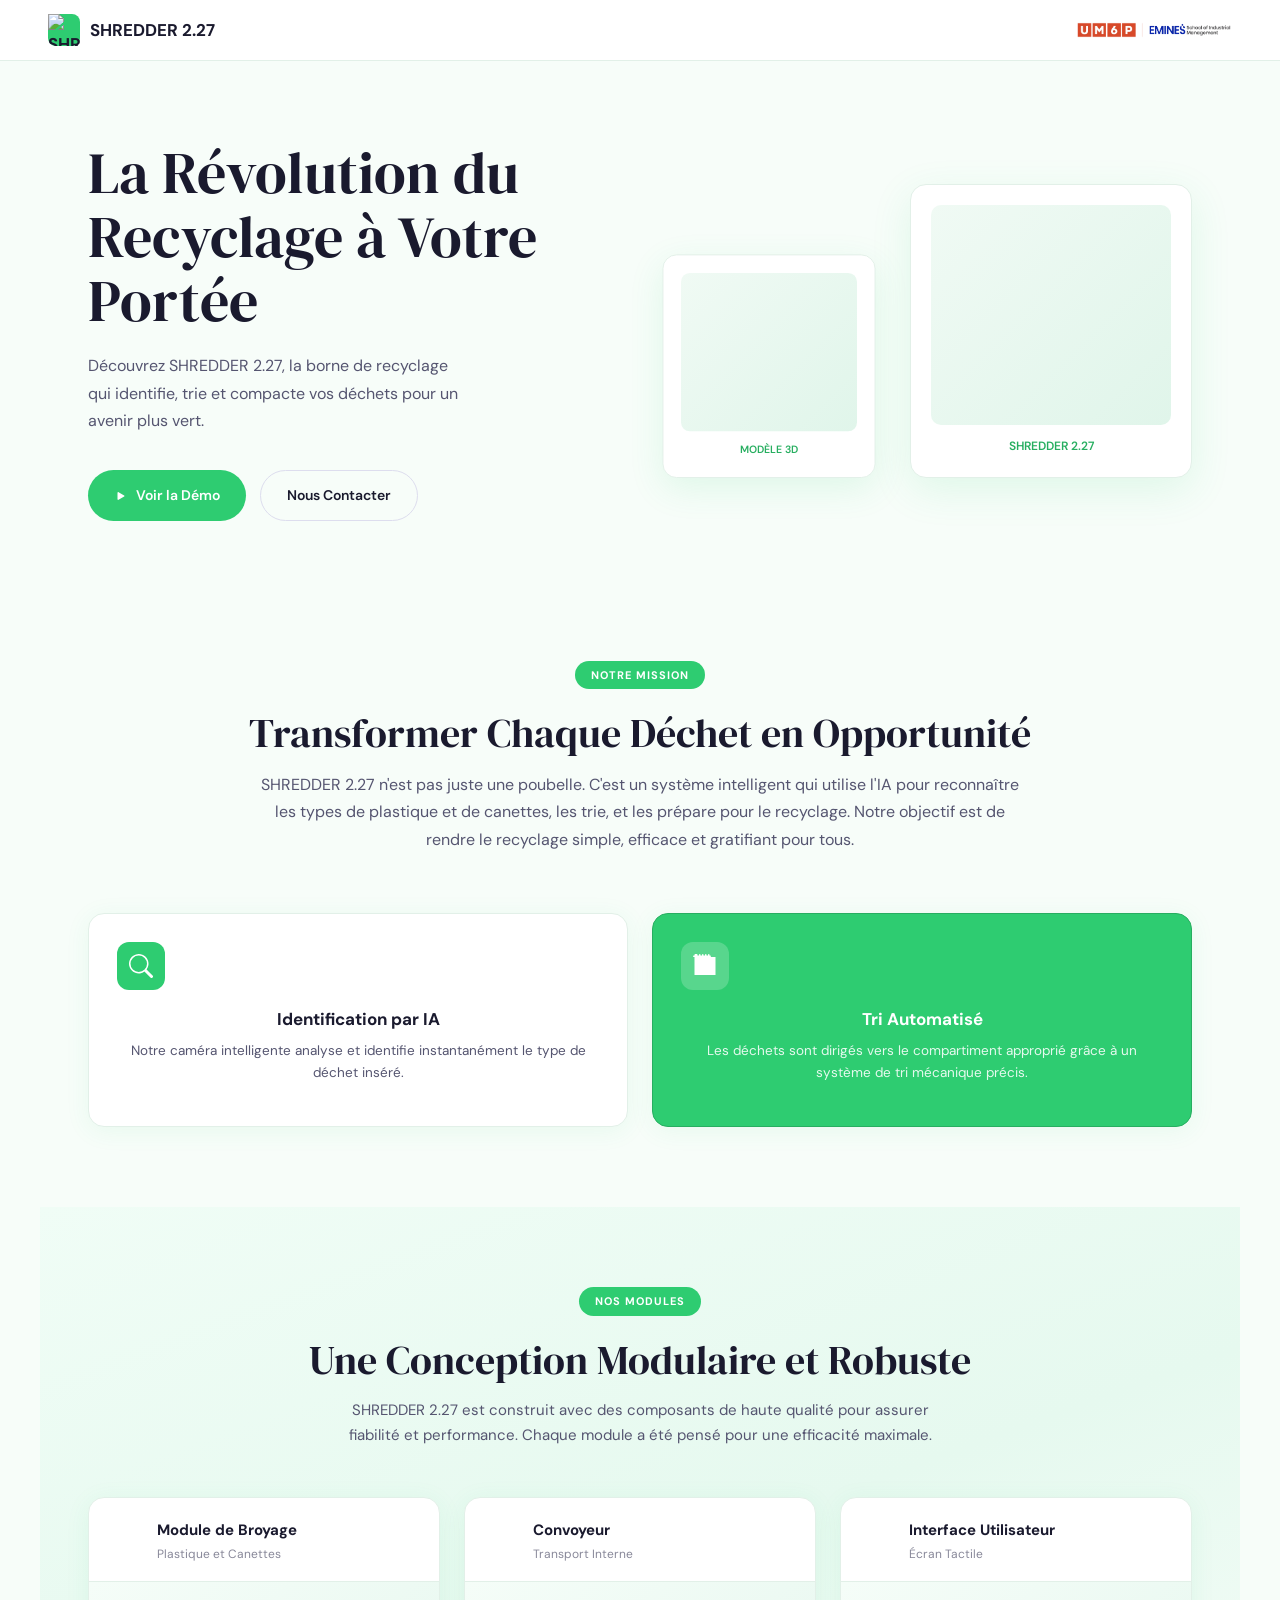
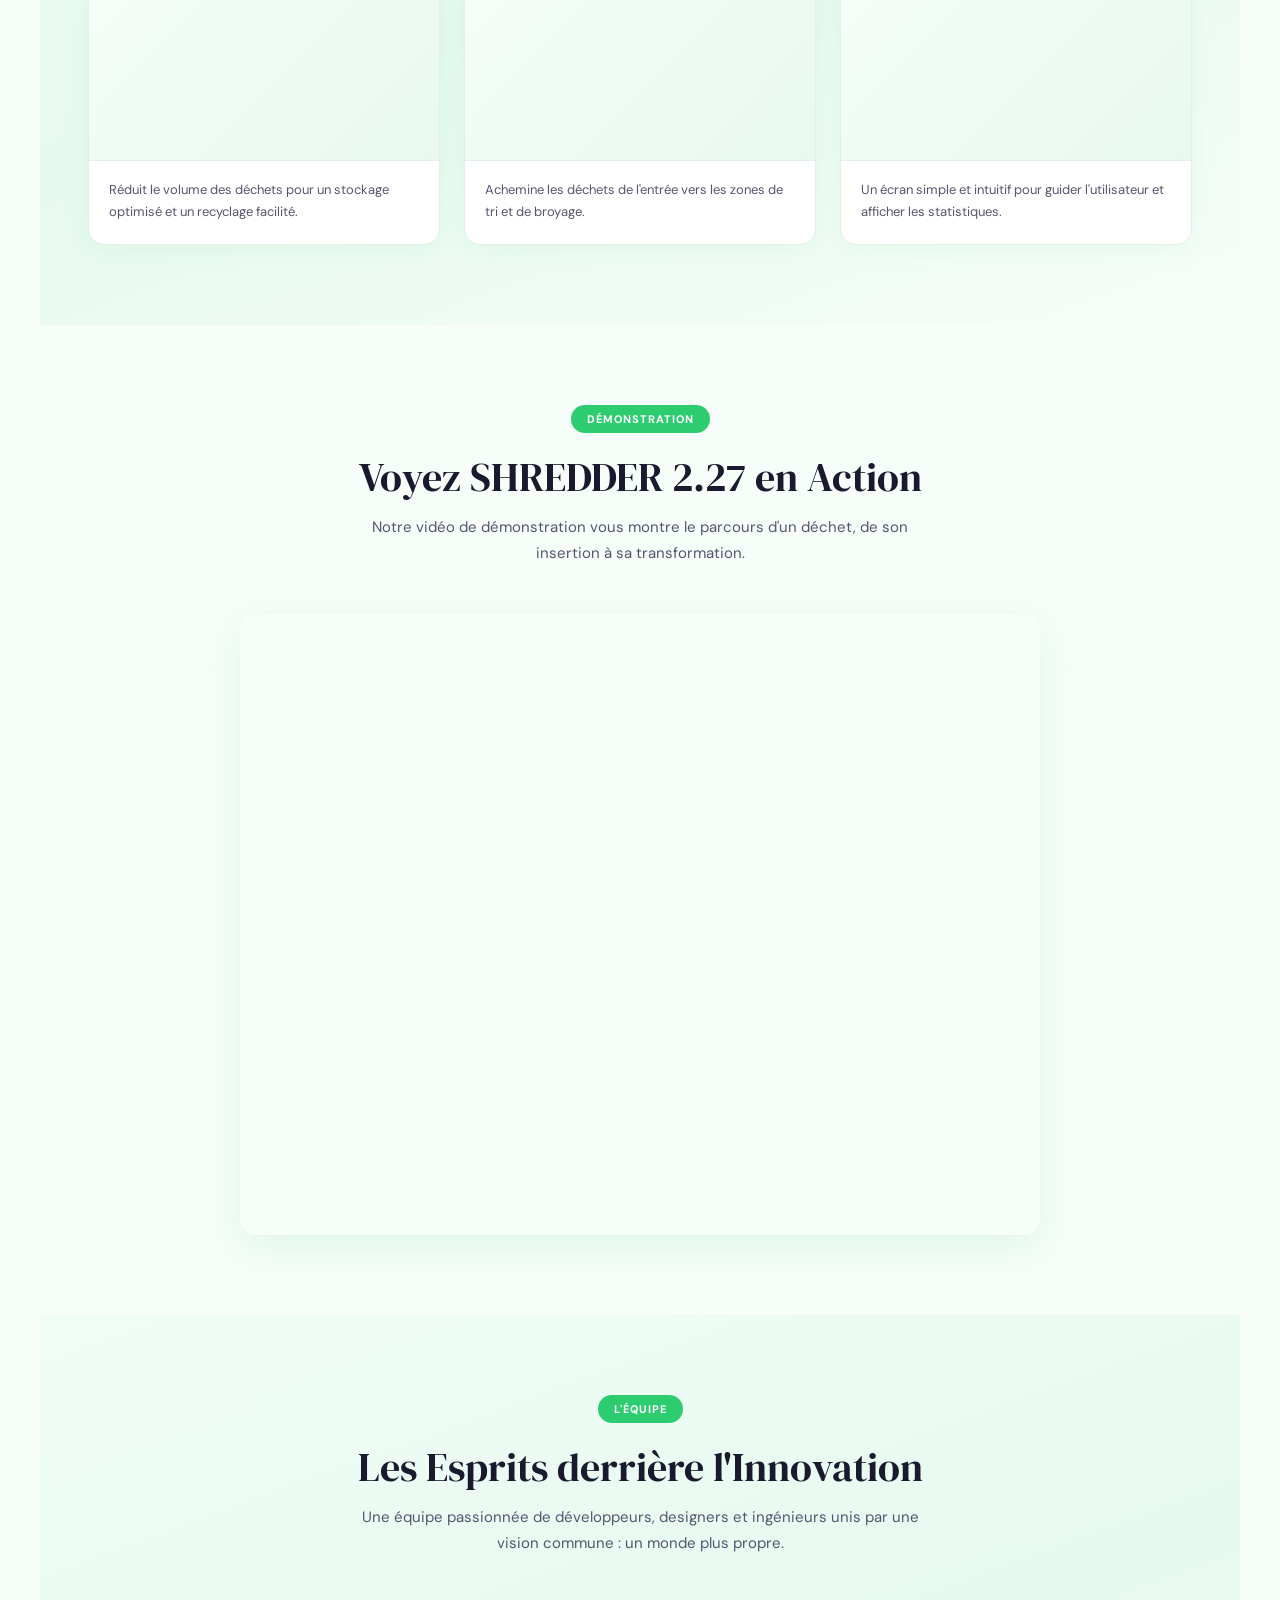
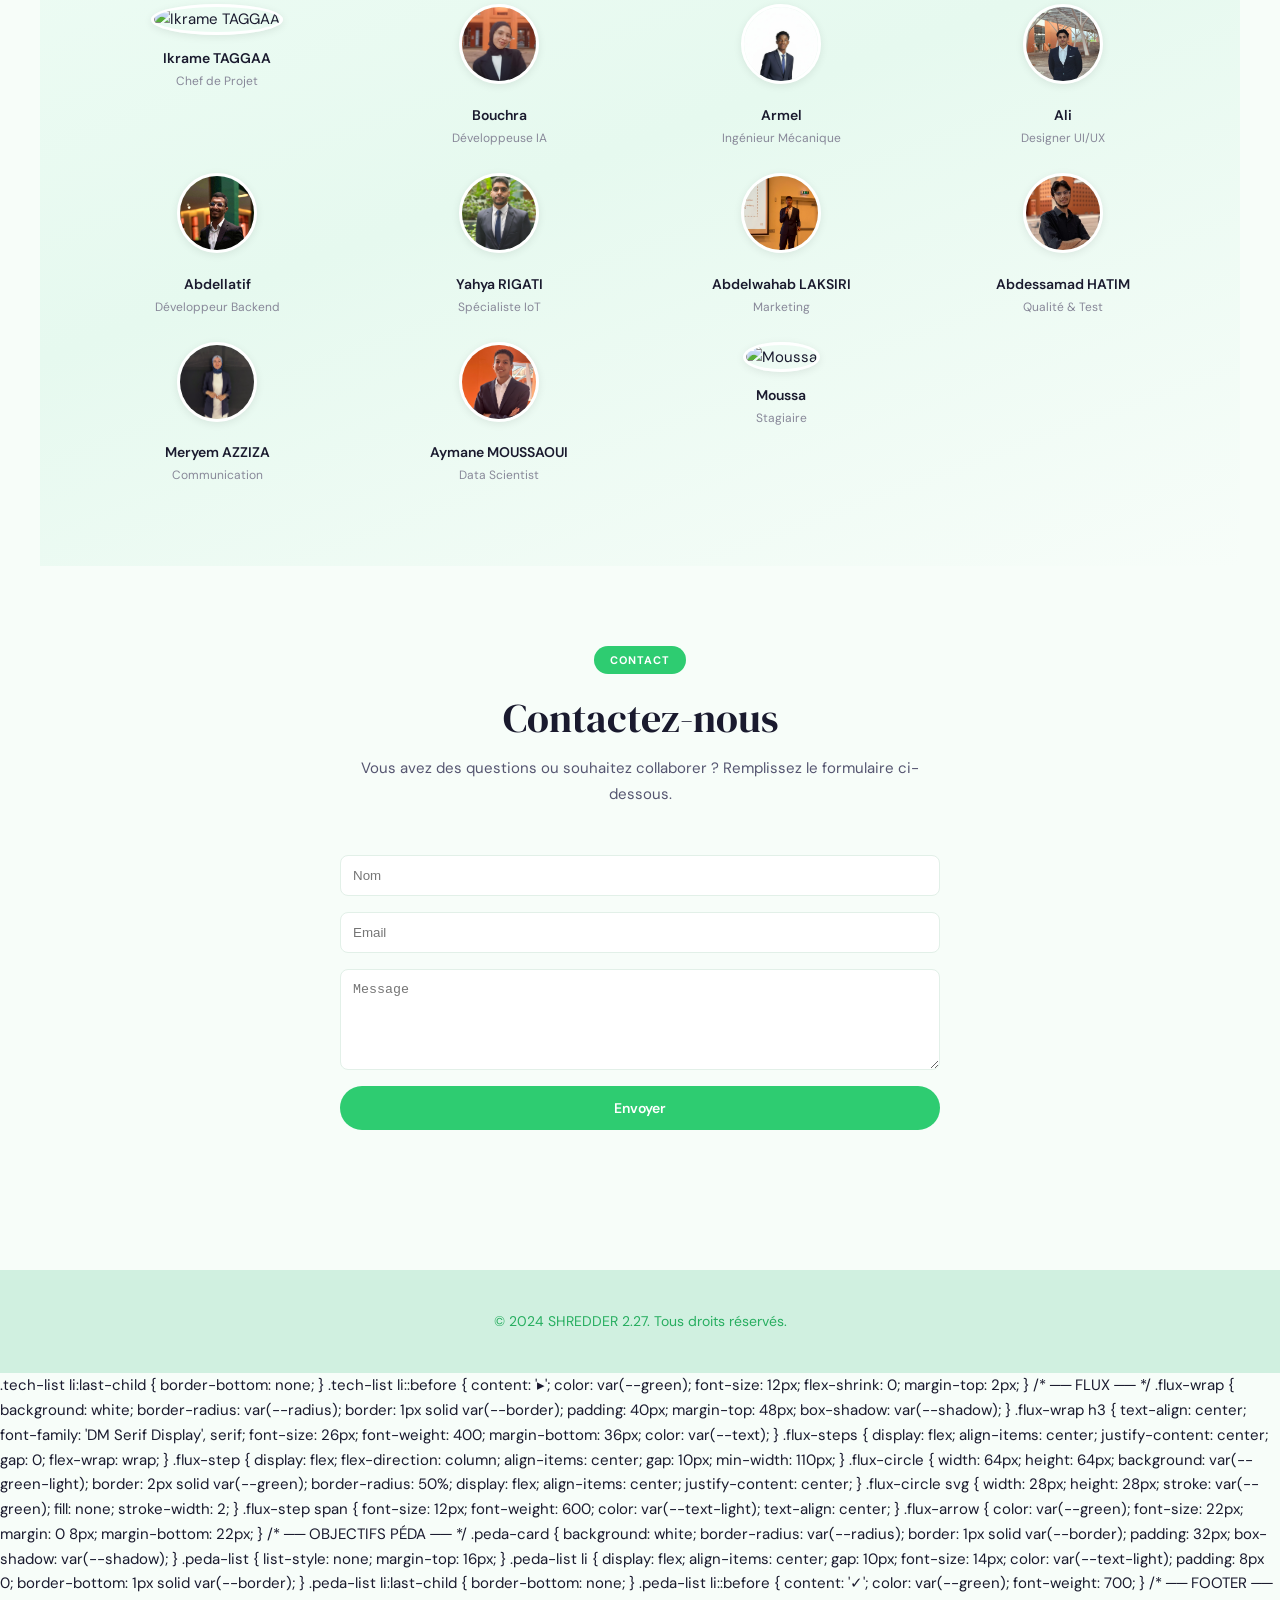
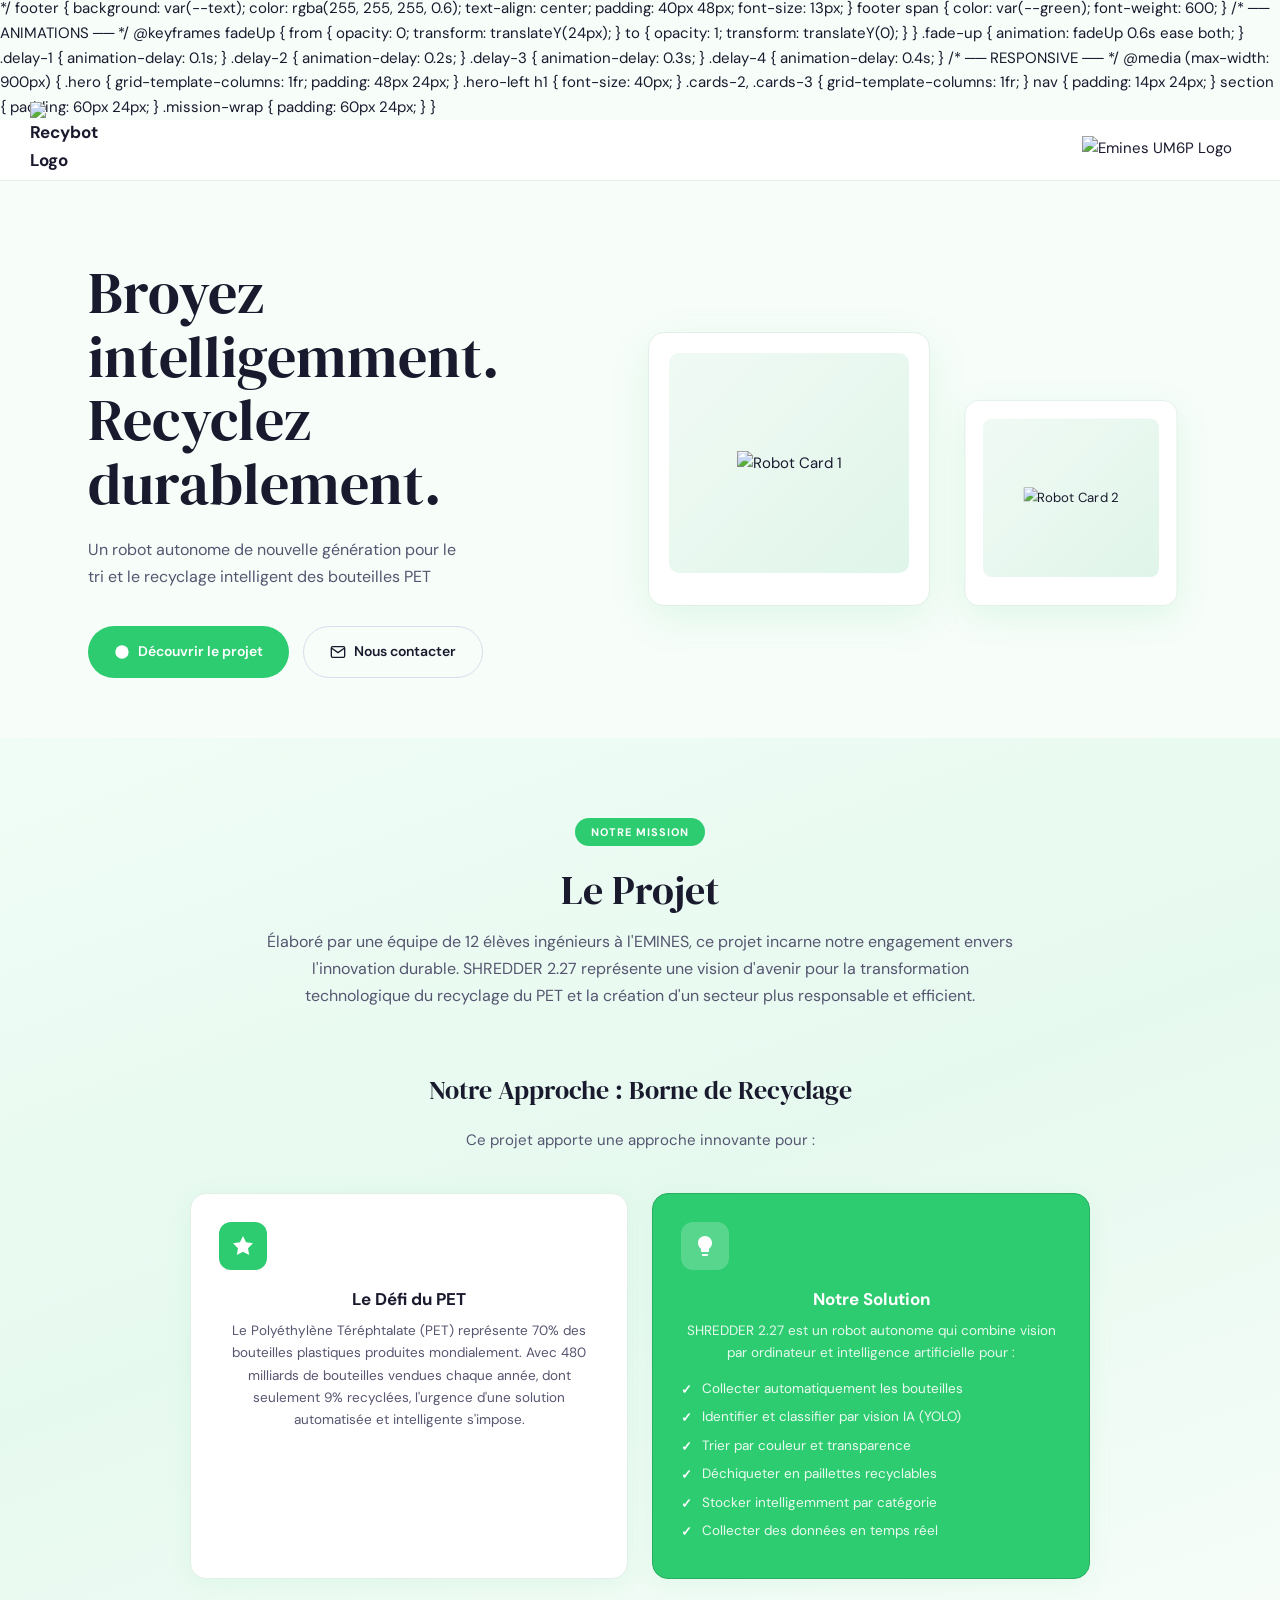
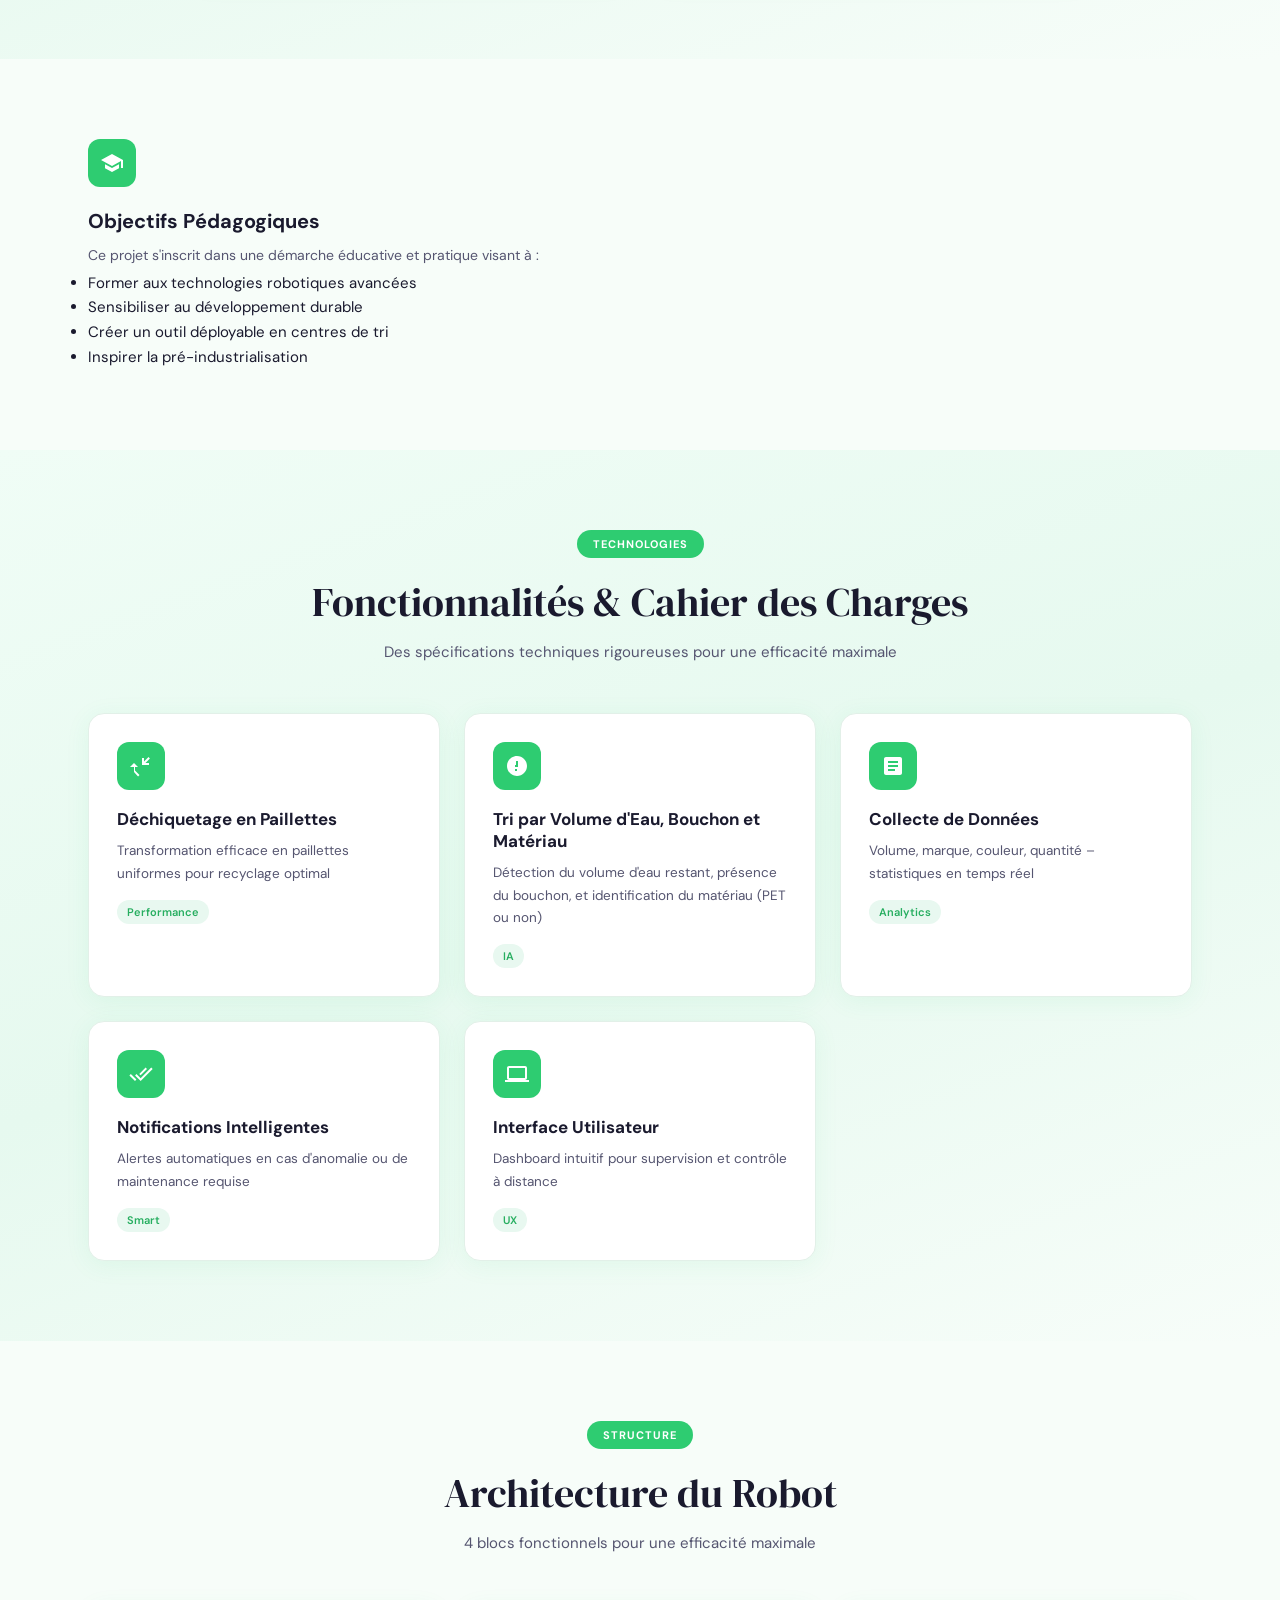
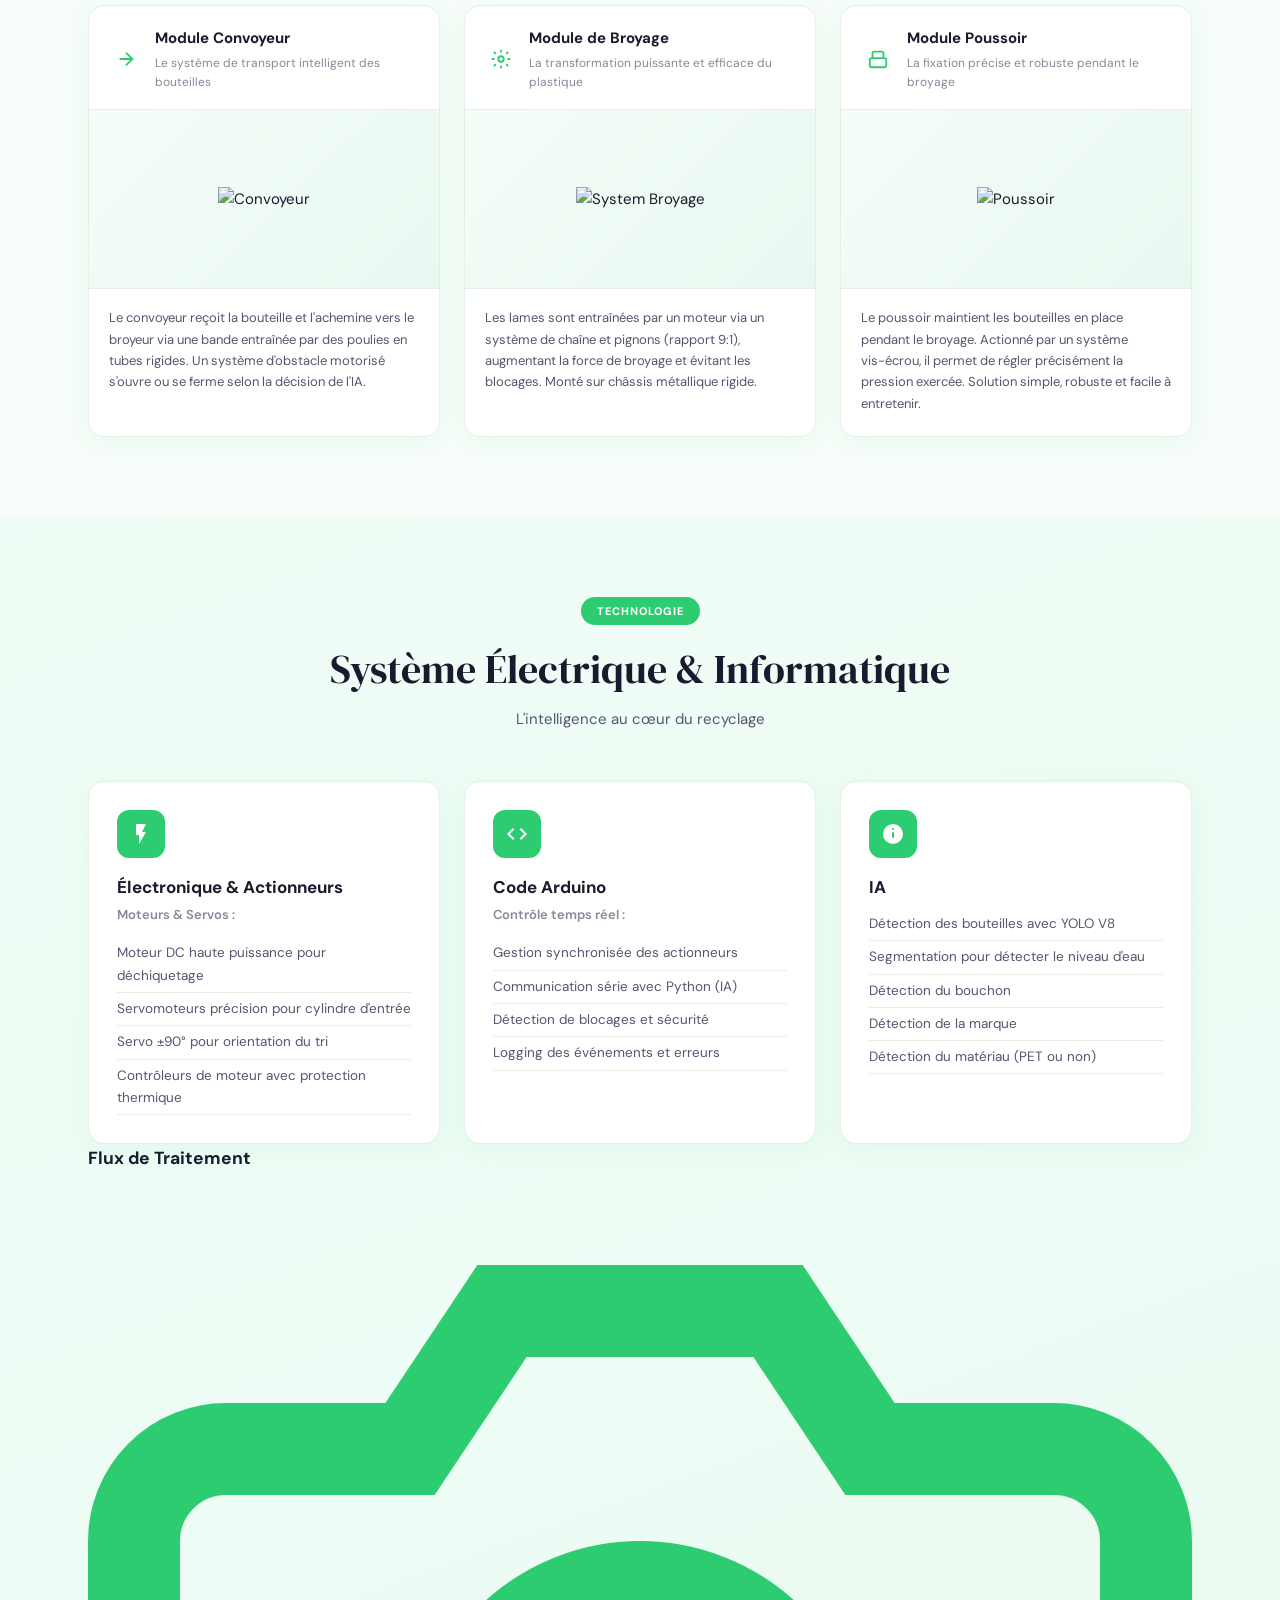
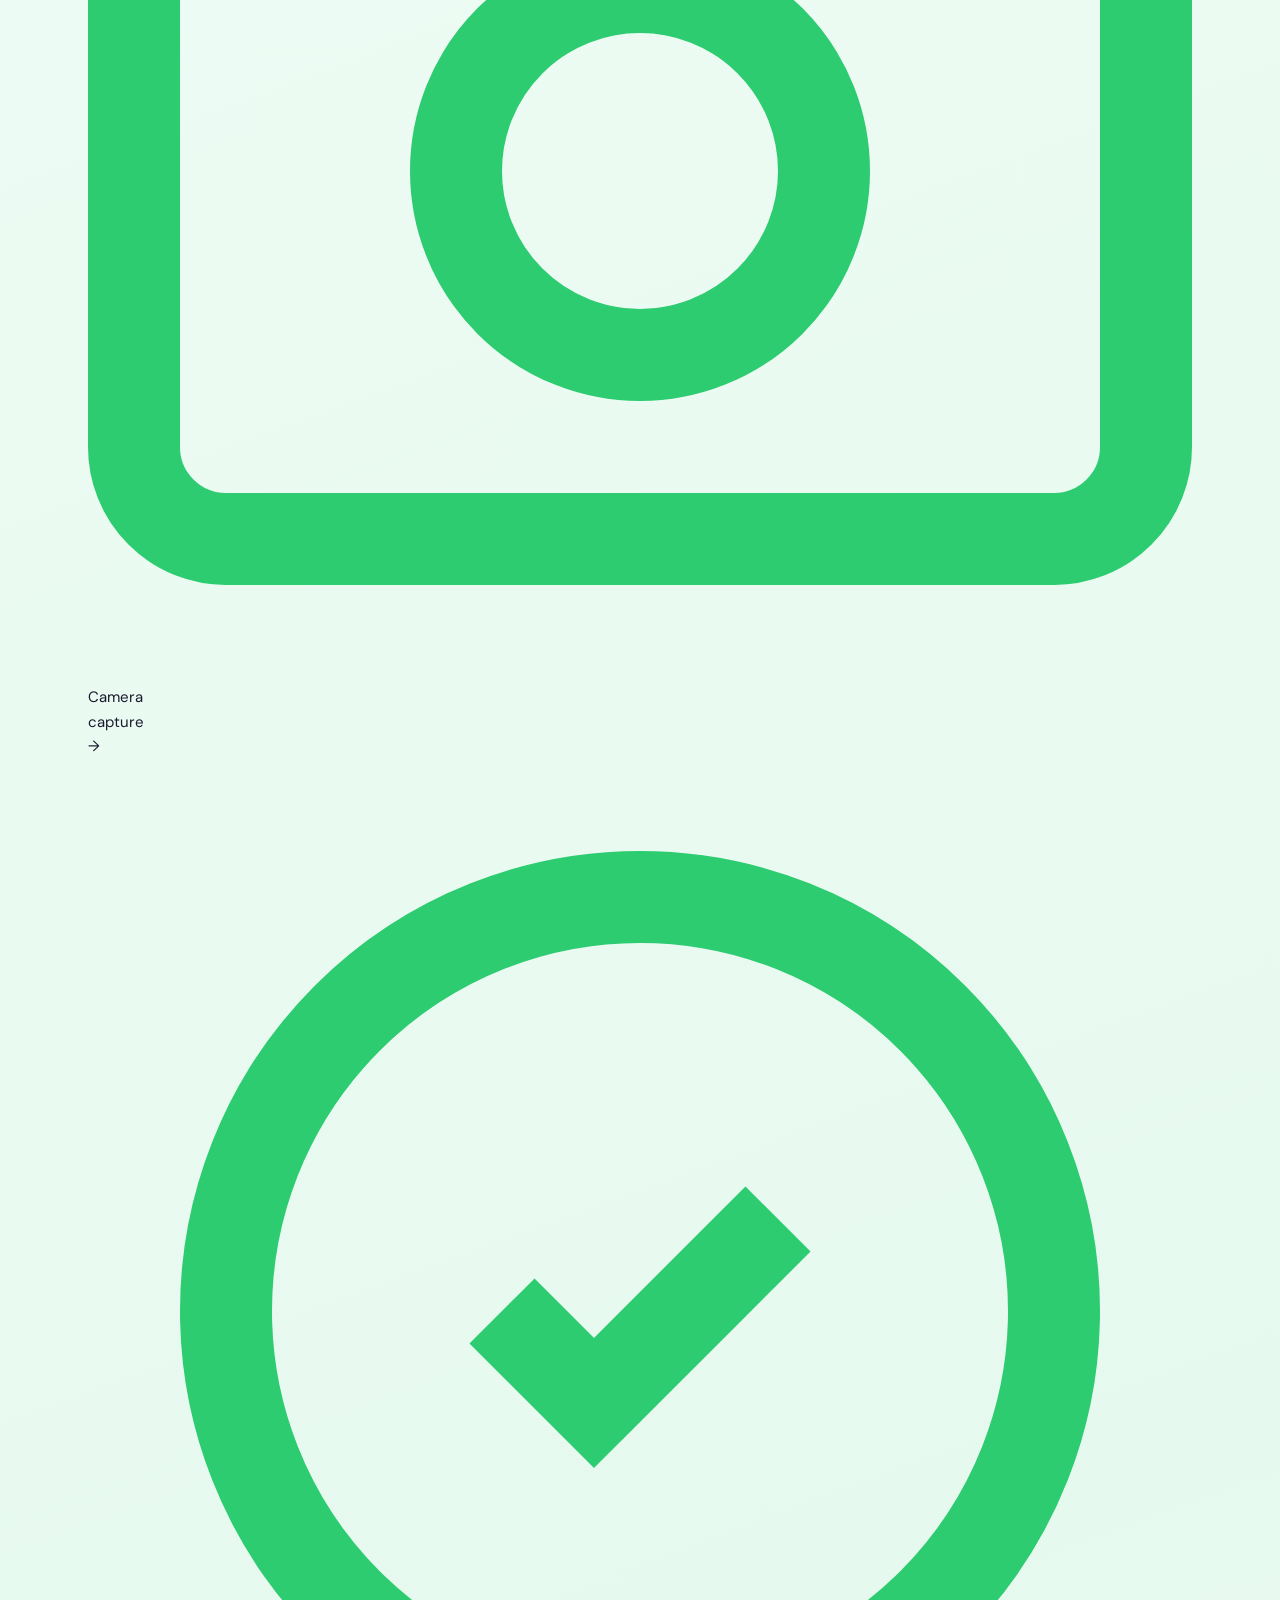
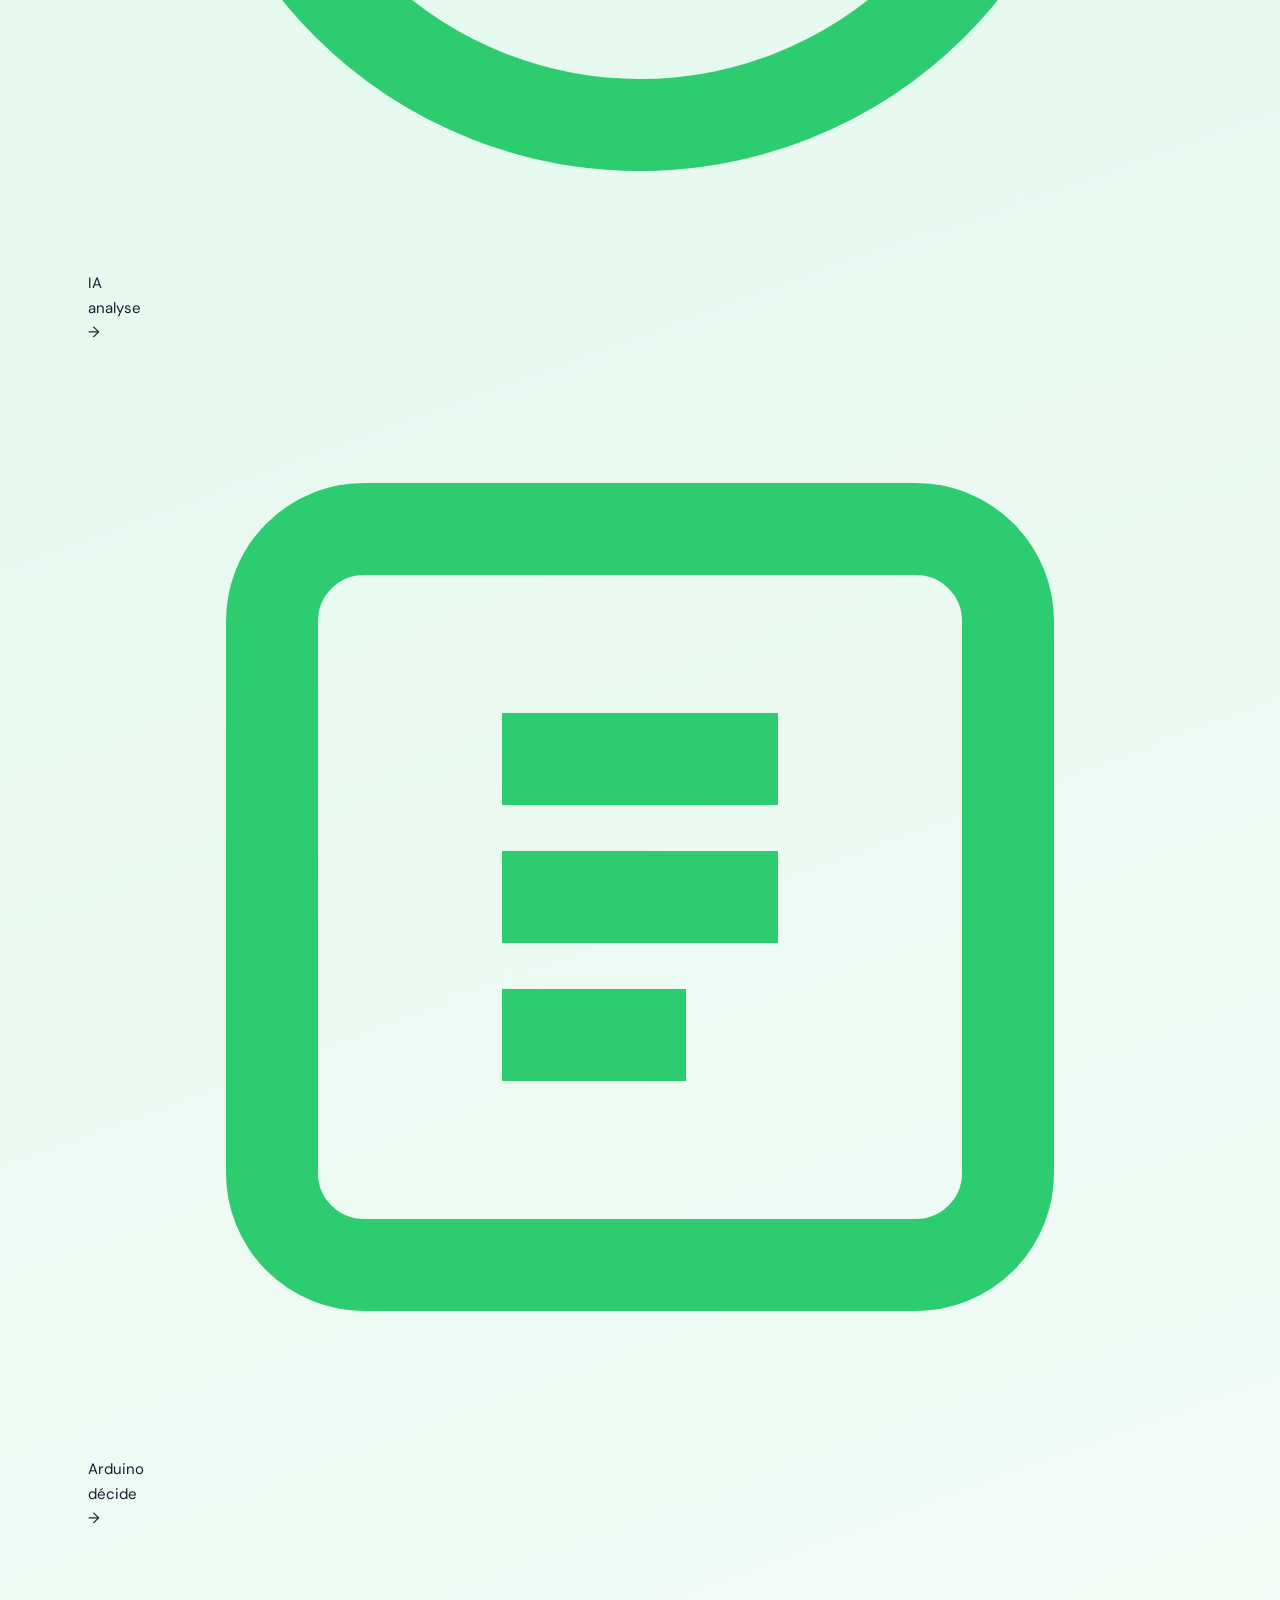
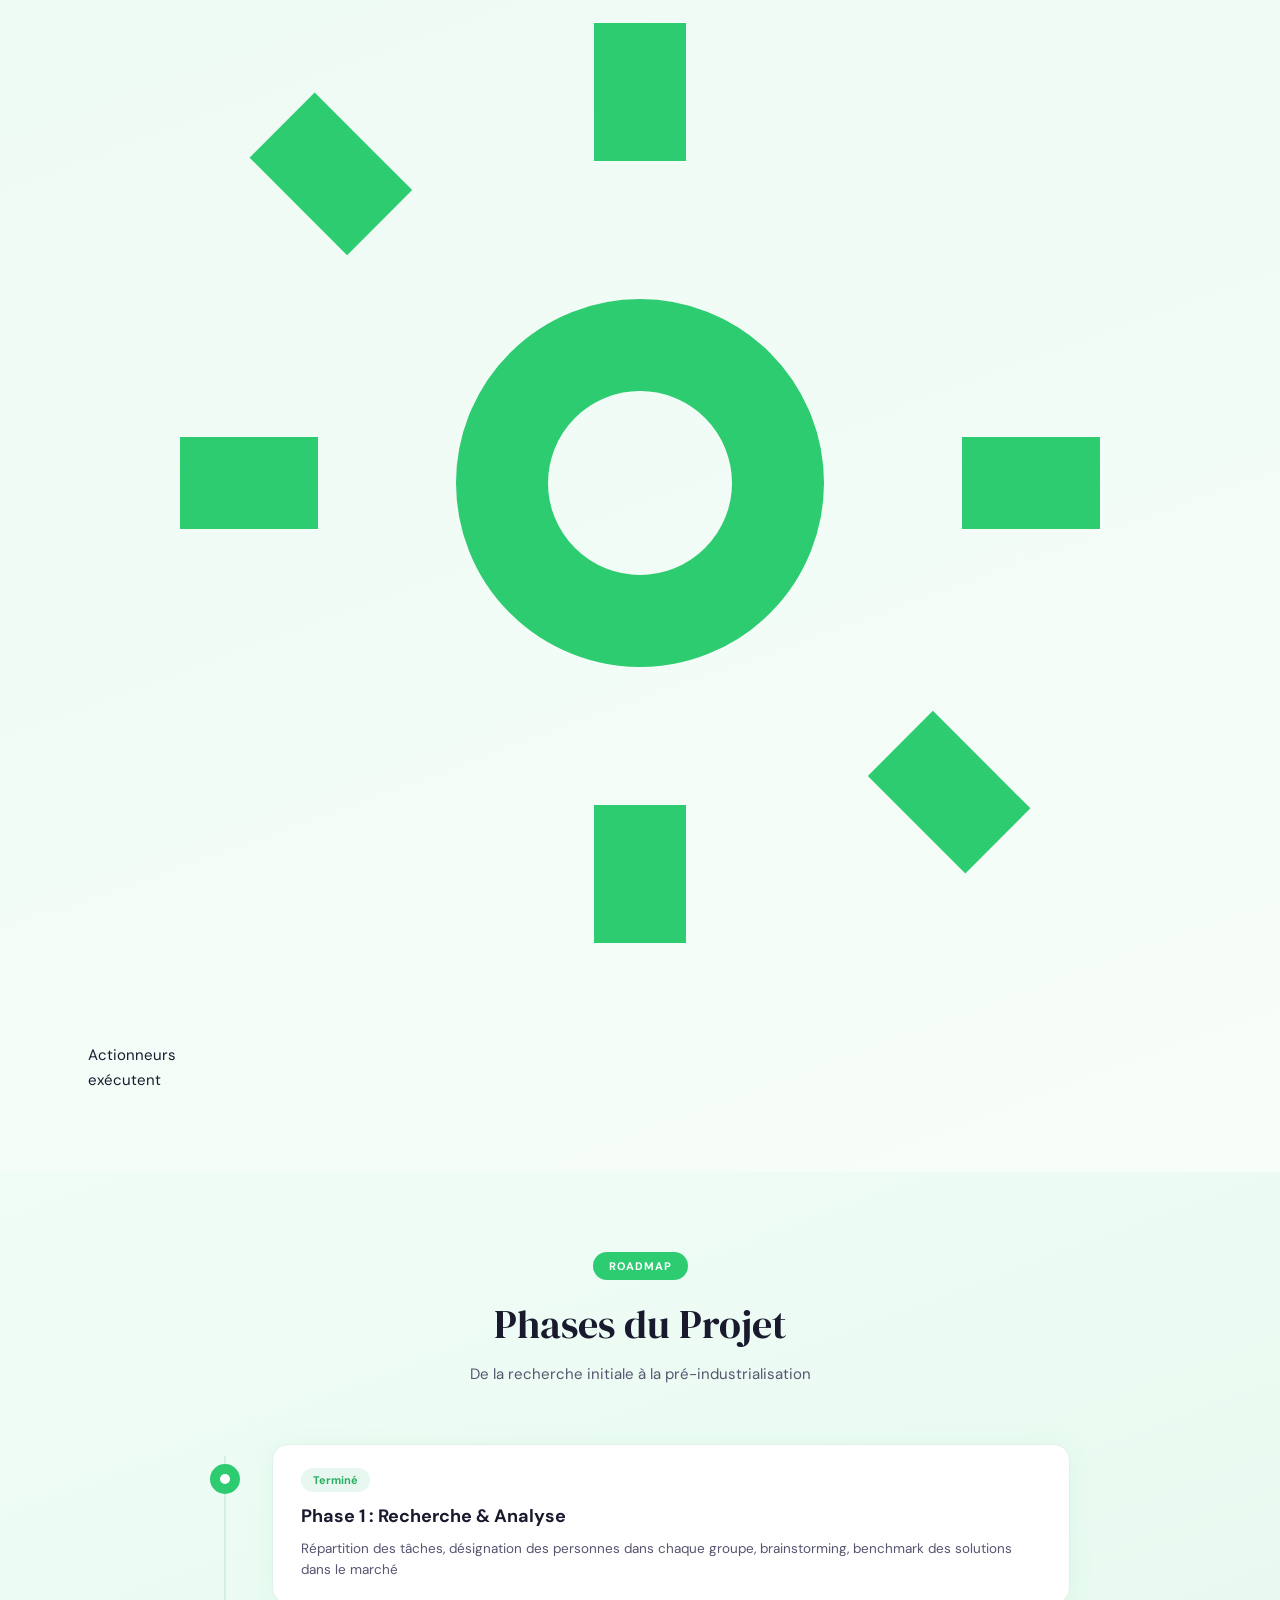
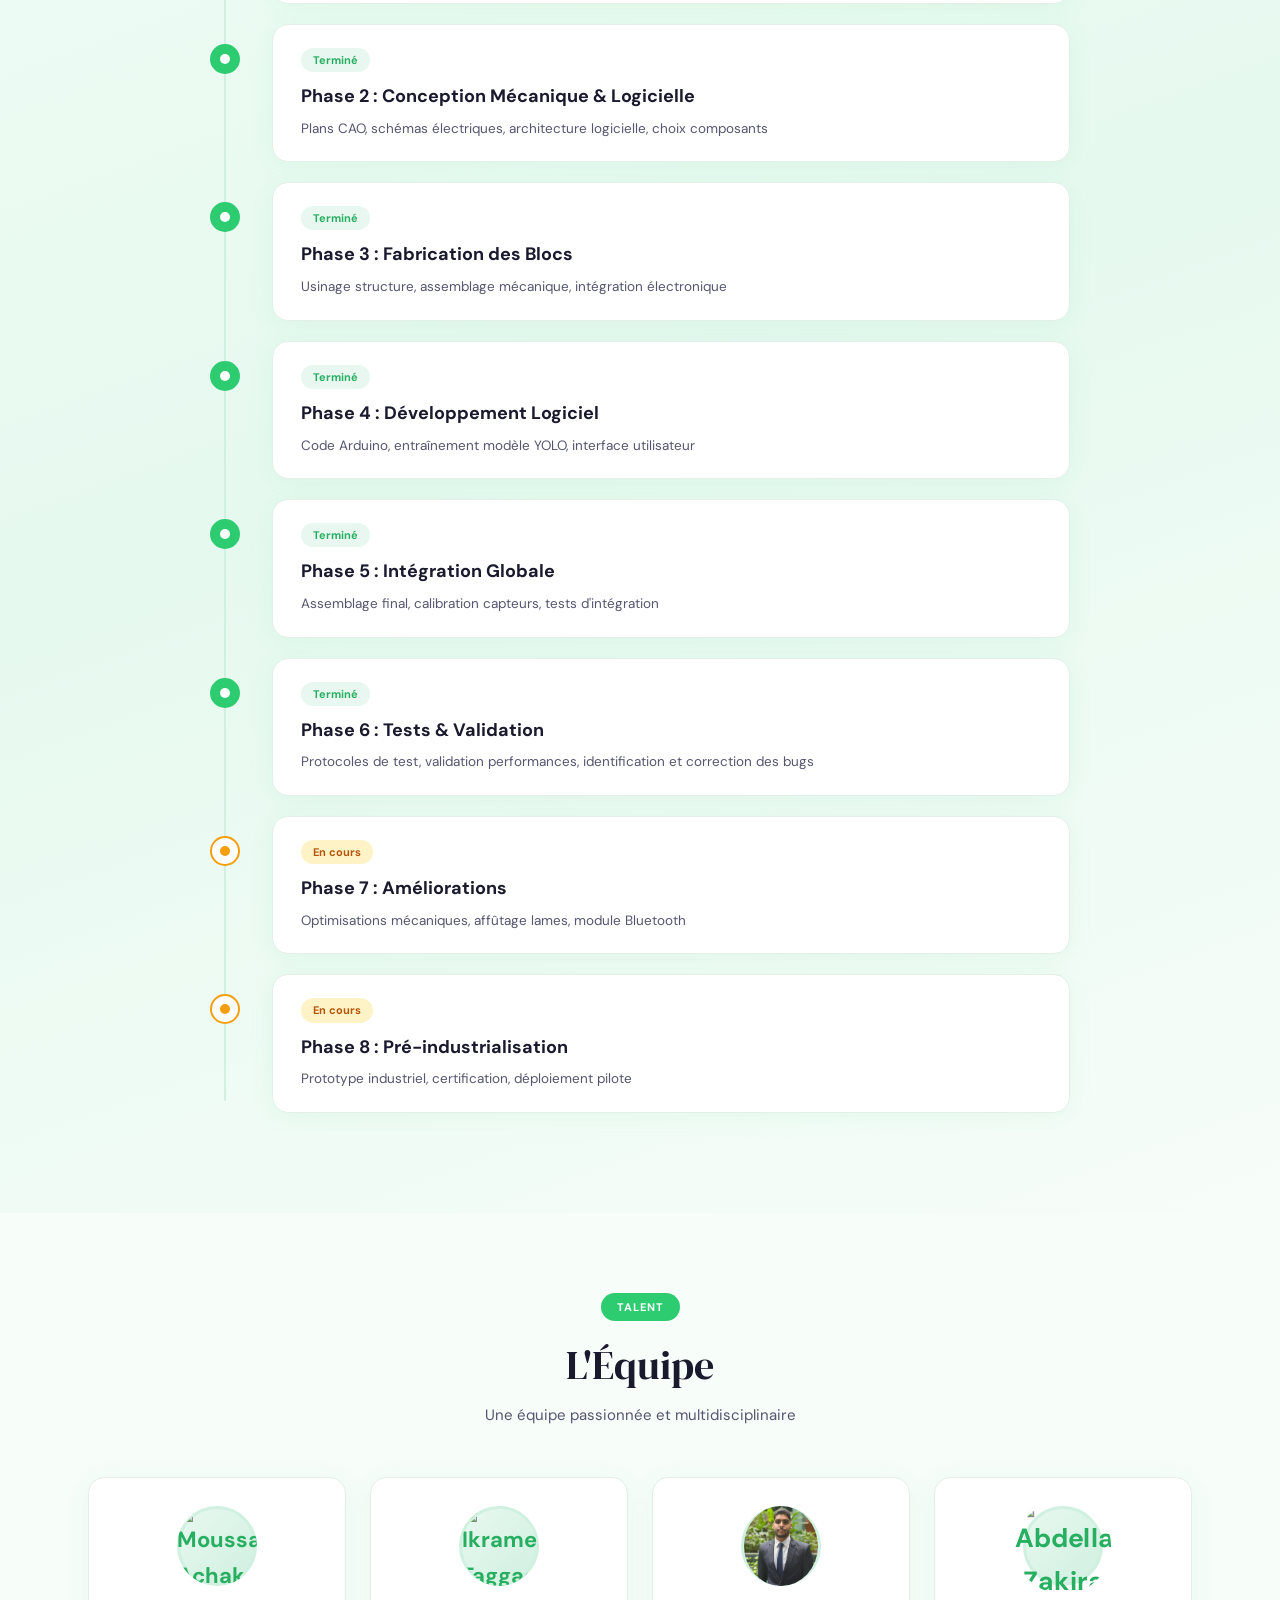
==== frontend/index.html @ cd918c61 "Remove YouCode and Orange logos" ====
<!DOCTYPE html>
<html lang="fr">

<head>
    <meta charset="UTF-8" />
    <meta name="viewport" content="width=device-width, initial-scale=1.0" />
    <title>SHREDDER 2.27 — Borne de Recyclage Intelligente</title>
    <link
        href="https://fonts.googleapis.com/css2?family=DM+Sans:wght@300;400;500;600;700&family=DM+Serif+Display&display=swap"
        rel="stylesheet" />
    <style>
        *,
        *::before,
        *::after {
            box-sizing: border-box;
            margin: 0;
            padding: 0;
        }

        :root {
            --green: #2ecc71;
            --green-dark: #27ae60;
            --green-light: #e8f8f0;
            --green-mid: #d0f0e0;
            --text: #1a1a2e;
            --text-light: #555570;
            --text-muted: #888899;
            --white: #ffffff;
            --bg: #f7fdf9;
            --card: #ffffff;
            --border: #e2f0e8;
            --shadow: 0 4px 24px rgba(46, 204, 113, 0.08);
            --shadow-lg: 0 12px 40px rgba(46, 204, 113, 0.12);
            --radius: 16px;
        }

        html {
            scroll-behavior: smooth;
        }

        body {
            font-family: 'DM Sans', sans-serif;
            background: var(--bg);
            color: var(--text);
            font-size: 15px;
            line-height: 1.65;
        }

        /* ── NAV ── */
        nav {
            position: sticky;
            top: 0;
            z-index: 100;
            background: rgba(255, 255, 255, 0.92);
            backdrop-filter: blur(12px);
            border-bottom: 1px solid var(--border);
            display: flex;
            align-items: center;
            justify-content: space-between;
            padding: 14px 48px;
        }

        .nav-logo {
            display: flex;
            align-items: center;
            gap: 10px;
            font-weight: 700;
            font-size: 17px;
            color: var(--text);
            text-decoration: none;
        }

        .nav-logo .logo-icon {
            width: 32px;
            height: 32px;
            background: var(--green);
            border-radius: 8px;
            display: flex;
            align-items: center;
            justify-content: center;
        }

        .nav-logo .logo-icon svg {
            width: 18px;
            height: 18px;
            fill: white;
        }

        .nav-logo .logo-icon img {
            width: 32px;
            height: 32px;
        }

        .nav-right {
            display: flex;
            align-items: center;
            gap: 10px;
        }

        .nav-right img {
            height: 28px;
        }

        /* ── HERO ── */
        .hero {
            display: grid;
            grid-template-columns: 1fr 1fr;
            align-items: center;
            gap: 60px;
            max-width: 1200px;
            margin: 0 auto;
            padding: 80px 48px 60px;
        }

        .hero-left h1 {
            font-family: 'DM Serif Display', serif;
            font-size: 58px;
            line-height: 1.1;
            color: var(--text);
            margin-bottom: 20px;
            font-weight: 400;
        }

        .hero-left p {
            color: var(--text-light);
            font-size: 16px;
            max-width: 380px;
            margin-bottom: 36px;
            line-height: 1.7;
        }

        .hero-btns {
            display: flex;
            gap: 14px;
            flex-wrap: wrap;
        }

        .btn-primary {
            background: var(--green);
            color: white;
            border: none;
            border-radius: 50px;
            padding: 13px 26px;
            font-size: 14px;
            font-weight: 600;
            cursor: pointer;
            display: flex;
            align-items: center;
            gap: 8px;
            font-family: 'DM Sans', sans-serif;
            transition: background 0.2s, transform 0.15s;
            text-decoration: none;
        }

        .btn-primary:hover {
            background: var(--green-dark);
            transform: translateY(-1px);
        }

        .btn-outline {
            background: transparent;
            color: var(--text);
            border: 1.5px solid #dde;
            border-radius: 50px;
            padding: 13px 26px;
            font-size: 14px;
            font-weight: 600;
            cursor: pointer;
            display: flex;
            align-items: center;
            gap: 8px;
            font-family: 'DM Sans', sans-serif;
            transition: border-color 0.2s, transform 0.15s;
            text-decoration: none;
        }

        .btn-outline:hover {
            border-color: var(--green);
            transform: translateY(-1px);
        }

        .hero-right {
            display: flex;
            gap: 20px;
            align-items: flex-end;
            justify-content: center;
        }

        .robot-card {
            background: white;
            border-radius: var(--radius);
            padding: 20px;
            box-shadow: var(--shadow-lg);
            border: 1px solid var(--border);
            text-align: center;
            transition: transform 0.3s;
        }

        .robot-card:hover {
            transform: translateY(-4px);
        }

        .robot-3d {
            width: 240px;
            /* Further increased width */
            height: 220px;
            /* Further increased height */
            margin: 0 auto 12px;
            background: linear-gradient(135deg, #f0faf4, #e0f5ea);
            border-radius: 10px;
            overflow: hidden;
            display: flex;
            align-items: center;
            justify-content: center;
        }

        .robot-3d-sm {
            width: 200px;
            /* Further increased width */
            height: 180px;
            /* Further increased height */
        }

        .robot-card p {
            font-size: 12px;
            color: var(--green-dark);
            font-weight: 600;
        }

        .robot-card-sm {
            transform: scale(0.88);
            transform-origin: bottom center;
        }

        /* ── SECTIONS SHARED ── */
        section {
            padding: 80px 48px;
            max-width: 1200px;
            margin: 0 auto;
        }

        .bg-gradient {
            background: linear-gradient(160deg, #f0fdf6 0%, #e6f9ef 50%, #f7fdf9 100%);
        }

        .pill {
            display: inline-block;
            background: var(--green);
            color: white;
            font-size: 11px;
            font-weight: 700;
            letter-spacing: 1px;
            text-transform: uppercase;
            padding: 5px 16px;
            border-radius: 50px;
            margin-bottom: 20px;
        }

        .section-title {
            font-family: 'DM Serif Display', serif;
            font-size: 40px;
            font-weight: 400;
            color: var(--text);
            margin-bottom: 14px;
            line-height: 1.2;
        }

        .section-sub {
            color: var(--text-light);
            font-size: 15px;
            max-width: 600px;
            margin-bottom: 48px;
            line-height: 1.7;
        }

        .text-center {
            text-align: center;
        }

        .text-center .section-sub {
            margin: 0 auto 48px;
        }

        /* ── MISSION ── */
        .mission-wrap {
            text-align: center;
            padding: 80px 48px;
            max-width: 1200px;
            margin: 0 auto;
        }

        .mission-wrap .section-sub {
            max-width: 760px;
            margin: 0 auto 60px;
            font-size: 16px;
        }

        /* ── CARDS ── */
        .cards-2 {
            display: grid;
            grid-template-columns: 1fr 1fr;
            gap: 24px;
        }

        .cards-3 {
            display: grid;
            grid-template-columns: repeat(3, 1fr);
            gap: 24px;
        }

        .card {
            background: var(--card);
            border-radius: var(--radius);
            padding: 28px;
            box-shadow: var(--shadow);
            border: 1px solid var(--border);
            transition: transform 0.25s, box-shadow 0.25s;
        }

        .card:hover {
            transform: translateY(-4px);
            box-shadow: var(--shadow-lg);
        }

        .card-icon {
            width: 48px;
            height: 48px;
            background: var(--green);
            border-radius: 12px;
            display: flex;
            align-items: center;
            justify-content: center;
            margin-bottom: 18px;
        }

        .card-icon svg {
            width: 24px;
            height: 24px;
            fill: white;
        }

        .card h3 {
            font-size: 17px;
            font-weight: 700;
            color: var(--text);
            margin-bottom: 10px;
            line-height: 1.3;
        }

        .card p {
            font-size: 13.5px;
            color: var(--text-light);
            line-height: 1.65;
            margin-bottom: 14px;
        }

        .card-tag {
            display: inline-block;
            font-size: 11px;
            font-weight: 600;
            color: var(--green-dark);
            background: var(--green-light);
            padding: 3px 10px;
            border-radius: 50px;
        }

        .card-dark {
            background: var(--green);
            color: white;
            border-color: var(--green-dark);
        }

        .card-dark h3 {
            color: white;
        }

        .card-dark p {
            color: rgba(255, 255, 255, 0.88);
        }

        .card-dark .card-icon {
            background: rgba(255, 255, 255, 0.2);
        }

        /* ── CHECKLIST ── */
        .checklist {
            list-style: none;
            margin: 14px 0 0;
        }

        .checklist li {
            display: flex;
            align-items: flex-start;
            gap: 10px;
            font-size: 13.5px;
            color: var(--text-light);
            margin-bottom: 8px;
            line-height: 1.5;
        }

        .card-dark .checklist li {
            color: rgba(255, 255, 255, 0.9);
        }

        .checklist li::before {
            content: '✓';
            color: var(--green);
            font-weight: 700;
            font-size: 13px;
            flex-shrink: 0;
            margin-top: 1px;
        }

        .card-dark .checklist li::before {
            color: white;
        }

        /* ── MODULE CARDS ── */
        .module-card {
            background: white;
            border-radius: var(--radius);
            border: 1px solid var(--border);
            overflow: hidden;
            box-shadow: var(--shadow);
            transition: transform 0.25s;
        }

        .module-card:hover {
            transform: translateY(-4px);
        }

        .module-header {
            padding: 20px 20px 16px;
            display: flex;
            align-items: center;
            gap: 12px;
        }

        .module-icon {
            width: 36px;
            height: 36px;
            display: flex;
            align-items: center;
            justify-content: center;
        }

        .module-icon svg {
            width: 22px;
            height: 22px;
        }

        .module-header h3 {
            font-size: 15px;
            font-weight: 700;
            color: var(--text);
            margin-bottom: 3px;
        }

        .module-header p {
            font-size: 12px;
            color: var(--text-muted);
        }

        .module-img {
            width: 100%;
            height: 180px;
            background: linear-gradient(135deg, #f5fdf8, #e8f8f0);
            display: flex;
            align-items: center;
            justify-content: center;
            border-top: 1px solid var(--border);
            border-bottom: 1px solid var(--border);
        }

        .module-illus {
            width: 120px;
            opacity: 0.55;
        }

        .module-body {
            padding: 18px 20px 22px;
            font-size: 13px;
            color: var(--text-light);
            line-height: 1.65;
        }

        /* ── TECH LIST ── */
        .tech-list {
            list-style: none;
        }

        .tech-list li {
            font-size: 13.5px;
            color: var(--text-light);
            padding: 5px 0;
            border-bottom: 1px solid var(--border);
            display: flex;
            align-items: flex-start;
            gap: 8px;
        }

        .team-grid {
            display: grid;
            grid-template-columns: repeat(auto-fill, minmax(120px, 1fr));
            gap: 24px;
            margin-top: 40px;
        }

        .team-member {
            text-align: center;
        }

        .team-member img {
            width: 80px;
            height: 80px;
            border-radius: 50%;
            object-fit: cover;
            margin-bottom: 12px;
            border: 3px solid white;
            box-shadow: 0 2px 8px rgba(0, 0, 0, 0.08);
        }

        .team-member h4 {
            font-size: 14px;
            font-weight: 600;
            color: var(--text);
            margin-bottom: 2px;
        }

        .team-member p {
            font-size: 12px;
            color: var(--text-muted);
        }
    </style>
</head>

<body>
    <nav>
        <a href="#" class="nav-logo">
            <div class="logo-icon">
                <img src="images/logo.png" alt="SHREDDER Logo" />
            </div>
            <span>SHREDDER 2.27</span>
        </a>
        <div class="nav-right">
            <img src="images/emineslogo.webp" alt="Emines Logo" />
        </div>
    </nav>

    <header class="hero">
        <div class="hero-left">
            <h1>La Révolution du Recyclage à Votre Portée</h1>
            <p>
                Découvrez SHREDDER 2.27, la borne de recyclage qui identifie, trie
                et compacte vos déchets pour un avenir plus vert.
            </p>
            <div class="hero-btns">
                <a href="#video" class="btn-primary">
                    <svg fill="currentColor" viewBox="0 0 16 16" height="1em" width="1em">
                        <path
                            d="m11.596 8.697-6.363 3.692c-.54.313-1.233-.066-1.233-.697V4.308c0-.63.692-1.01 1.233-.696l6.363 3.692a.802.802 0 0 1 0 1.393z">
                        </path>
                    </svg>
                    Voir la Démo
                </a>
                <a href="#contact" class="btn-outline">Nous Contacter</a>
            </div>
        </div>
        <div class="hero-right">
            <div class="robot-card robot-card-sm">
                <div class="robot-3d robot-3d-sm">
                    <!-- 3D model placeholder -->
                </div>
                <p>MODÈLE 3D</p>
            </div>
            <div class="robot-card">
                <div class="robot-3d">
                    <!-- 3D model placeholder -->
                </div>
                <p>SHREDDER 2.27</p>
            </div>
        </div>
    </header>

    <main>
        <section class="mission-wrap">
            <span class="pill">Notre Mission</span>
            <h2 class="section-title">
                Transformer Chaque Déchet en Opportunité
            </h2>
            <p class="section-sub">
                SHREDDER 2.27 n'est pas juste une poubelle. C'est un système
                intelligent qui utilise l'IA pour reconnaître les types de plastique
                et de canettes, les trie, et les prépare pour le recyclage. Notre
                objectif est de rendre le recyclage simple, efficace et gratifiant
                pour tous.
            </p>
            <div class="cards-2">
                <div class="card">
                    <div class="card-icon">
                        <svg fill="currentColor" viewBox="0 0 16 16" height="1em" width="1em">
                            <path
                                d="M11.742 10.344a6.5 6.5 0 1 0-1.397 1.398h-.001c.03.04.062.078.098.115l3.85 3.85a1 1 0 0 0 1.415-1.414l-3.85-3.85a1.007 1.007 0 0 0-.115-.1zM12 6.5a5.5 5.5 0 1 1-11 0 5.5 5.5 0 0 1 11 0z">
                            </path>
                        </svg>
                    </div>
                    <h3>Identification par IA</h3>
                    <p>
                        Notre caméra intelligente analyse et identifie instantanément le
                        type de déchet inséré.
                    </p>
                </div>
                <div class="card card-dark">
                    <div class="card-icon">
                        <svg fill="currentColor" viewBox="0 0 16 16" height="1em" width="1em">
                            <path
                                d="M2.5 0a.5.5 0 0 1 .5.5V1h1V.5a.5.5 0 0 1 1 0V1h1V.5a.5.5 0 0 1 1 0V1h1V.5a.5.5 0 0 1 1 0V1h1V.5a.5.5 0 0 1 1 0V1h.5a.5.5 0 0 1 0 1H.5a.5.5 0 0 1 0-1H1V.5a.5.5 0 0 1 .5-.5M15 2H1v12h14zM1 3.5a.5.5 0 0 0 .5.5h13a.5.5 0 0 0 0-1h-13a.5.5 0 0 0-.5.5m0 2a.5.5 0 0 0 .5.5h13a.5.5 0 0 0 0-1h-13a.5.5 0 0 0-.5.5m0 2a.5.5 0 0 0 .5.5h13a.5.5 0 0 0 0-1h-13a.5.5 0 0 0-.5.5m0 2a.5.5 0 0 0 .5.5h13a.5.5 0 0 0 0-1h-13a.5.5 0 0 0-.5.5m0 2a.5.5 0 0 0 .5.5h13a.5.5 0 0 0 0-1h-13a.5.5 0 0 0-.5.5">
                            </path>
                        </svg>
                    </div>
                    <h3>Tri Automatisé</h3>
                    <p>
                        Les déchets sont dirigés vers le compartiment approprié grâce à
                        un système de tri mécanique précis.
                    </p>
                </div>
            </div>
        </section>

        <section class="bg-gradient">
            <div class="text-center">
                <span class="pill">Nos Modules</span>
                <h2 class="section-title">Une Conception Modulaire et Robuste</h2>
                <p class="section-sub">
                    SHREDDER 2.27 est construit avec des composants de haute qualité
                    pour assurer fiabilité et performance. Chaque module a été pensé
                    pour une efficacité maximale.
                </p>
            </div>
            <div class="cards-3">
                <div class="module-card">
                    <div class="module-header">
                        <div class="module-icon">
                            <!-- Icon placeholder -->
                        </div>
                        <div>
                            <h3>Module de Broyage</h3>
                            <p>Plastique et Canettes</p>
                        </div>
                    </div>
                    <div class="module-img">
                        <!-- Illustration placeholder -->
                    </div>
                    <div class="module-body">
                        Réduit le volume des déchets pour un stockage optimisé et un
                        recyclage facilité.
                    </div>
                </div>
                <div class="module-card">
                    <div class="module-header">
                        <div class="module-icon">
                            <!-- Icon placeholder -->
                        </div>
                        <div>
                            <h3>Convoyeur</h3>
                            <p>Transport Interne</p>
                        </div>
                    </div>
                    <div class="module-img">
                        <!-- Illustration placeholder -->
                    </div>
                    <div class="module-body">
                        Achemine les déchets de l'entrée vers les zones de tri et de
                        broyage.
                    </div>
                </div>
                <div class="module-card">
                    <div class="module-header">
                        <div class="module-icon">
                            <!-- Icon placeholder -->
                        </div>
                        <div>
                            <h3>Interface Utilisateur</h3>
                            <p>Écran Tactile</p>
                        </div>
                    </div>
                    <div class="module-img">
                        <!-- Illustration placeholder -->
                    </div>
                    <div class="module-body">
                        Un écran simple et intuitif pour guider l'utilisateur et
                        afficher les statistiques.
                    </div>
                </div>
            </div>
        </section>

        <section id="video">
            <div class="text-center">
                <span class="pill">Démonstration</span>
                <h2 class="section-title">Voyez SHREDDER 2.27 en Action</h2>
                <p class="section-sub">
                    Notre vidéo de démonstration vous montre le parcours d'un déchet,
                    de son insertion à sa transformation.
                </p>
            </div>
            <div style="
            position: relative;
            padding-bottom: 56.25%;
            height: 0;
            overflow: hidden;
            max-width: 800px;
            margin: 0 auto;
            border-radius: var(--radius);
            box-shadow: var(--shadow-lg);
          ">
                <iframe style="
              position: absolute;
              top: 0;
              left: 0;
              width: 100%;
              height: 100%;
            " src="https://www.youtube.com/embed/YOUR_VIDEO_ID" title="YouTube video player" frameborder="0"
                    allow="accelerometer; autoplay; clipboard-write; encrypted-media; gyroscope; picture-in-picture"
                    allowfullscreen></iframe>
            </div>
        </section>

        <section class="bg-gradient">
            <div class="text-center">
                <span class="pill">L'Équipe</span>
                <h2 class="section-title">Les Esprits derrière l'Innovation</h2>
                <p class="section-sub">
                    Une équipe passionnée de développeurs, designers et ingénieurs
                    unis par une vision commune : un monde plus propre.
                </p>
            </div>
            <div class="team-grid">
                <div class="team-member">
                    <img src="images/photo_professionnelle.jpg" alt="Ikrame TAGGAA" />
                    <h4>Ikrame TAGGAA</h4>
                    <p>Chef de Projet</p>
                </div>
                <div class="team-member">
                    <img src="images/bouchra.jpg" alt="Bouchra" />
                    <h4>Bouchra</h4>
                    <p>Développeuse IA</p>
                </div>
                <div class="team-member">
                    <img src="images/armel.jpeg" alt="Armel" />
                    <h4>Armel</h4>
                    <p>Ingénieur Mécanique</p>
                </div>
                <div class="team-member">
                    <img src="images/Ali.jpeg" alt="Ali" />
                    <h4>Ali</h4>
                    <p>Designer UI/UX</p>
                </div>
                <div class="team-member">
                    <img src="images/Abdellatif.jpg" alt="Abdellatif" />
                    <h4>Abdellatif</h4>
                    <p>Développeur Backend</p>
                </div>
                <div class="team-member">
                    <img src="images/Yahya RIGATI.jpg" alt="Yahya RIGATI" />
                    <h4>Yahya RIGATI</h4>
                    <p>Spécialiste IoT</p>
                </div>
                <div class="team-member">
                    <img src="images/Abdelwahab LAKSIRI.jpg" alt="Abdelwahab LAKSIRI" />
                    <h4>Abdelwahab LAKSIRI</h4>
                    <p>Marketing</p>
                </div>
                <div class="team-member">
                    <img src="images/Abdessamad HATIM.jpeg" alt="Abdessamad HATIM" />
                    <h4>Abdessamad HATIM</h4>
                    <p>Qualité & Test</p>
                </div>
                <div class="team-member">
                    <img src="images/Meryem AZZIZA.jpg" alt="Meryem AZZIZA" />
                    <h4>Meryem AZZIZA</h4>
                    <p>Communication</p>
                </div>
                <div class="team-member">
                    <img src="images/MOUSSAOUI AYMANE.jpg" alt="Aymane MOUSSAOUI" />
                    <h4>Aymane MOUSSAOUI</h4>
                    <p>Data Scientist</p>
                </div>
                <div class="team-member">
                    <img src="images/moussa.jpg" alt="Moussa" />
                    <h4>Moussa</h4>
                    <p>Stagiaire</p>
                </div>
            </div>
        </section>

        <section id="contact">
            <div class="text-center">
                <span class="pill">Contact</span>
                <h2 class="section-title">Contactez-nous</h2>
                <p class="section-sub">
                    Vous avez des questions ou souhaitez collaborer ? Remplissez le
                    formulaire ci-dessous.
                </p>
            </div>
            <form style="
            max-width: 600px;
            margin: 0 auto;
            display: grid;
            gap: 16px;
          ">
                <input type="text" placeholder="Nom" style="
              padding: 12px;
              border-radius: 8px;
              border: 1px solid var(--border);
            " />
                <input type="email" placeholder="Email" style="
              padding: 12px;
              border-radius: 8px;
              border: 1px solid var(--border);
            " />
                <textarea placeholder="Message" rows="5" style="
              padding: 12px;
              border-radius: 8px;
              border: 1px solid var(--border);
              resize: vertical;
            "></textarea>
                <button type="submit" class="btn-primary" style="justify-content: center">
                    Envoyer
                </button>
            </form>
        </section>
    </main>

    <footer style="
        background: var(--green-mid);
        padding: 40px 48px;
        text-align: center;
        margin-top: 60px;
      ">
        <p style="color: var(--green-dark); font-size: 14px">
            &copy; 2024 SHREDDER 2.27. Tous droits réservés.
        </p>
    </footer>
</body>

</html>

.tech-list li:last-child {
border-bottom: none;
}

.tech-list li::before {
content: '▸';
color: var(--green);
font-size: 12px;
flex-shrink: 0;
margin-top: 2px;
}

/* ── FLUX ── */
.flux-wrap {
background: white;
border-radius: var(--radius);
border: 1px solid var(--border);
padding: 40px;
margin-top: 48px;
box-shadow: var(--shadow);
}

.flux-wrap h3 {
text-align: center;
font-family: 'DM Serif Display', serif;
font-size: 26px;
font-weight: 400;
margin-bottom: 36px;
color: var(--text);
}

.flux-steps {
display: flex;
align-items: center;
justify-content: center;
gap: 0;
flex-wrap: wrap;
}

.flux-step {
display: flex;
flex-direction: column;
align-items: center;
gap: 10px;
min-width: 110px;
}

.flux-circle {
width: 64px;
height: 64px;
background: var(--green-light);
border: 2px solid var(--green);
border-radius: 50%;
display: flex;
align-items: center;
justify-content: center;
}

.flux-circle svg {
width: 28px;
height: 28px;
stroke: var(--green);
fill: none;
stroke-width: 2;
}

.flux-step span {
font-size: 12px;
font-weight: 600;
color: var(--text-light);
text-align: center;
}

.flux-arrow {
color: var(--green);
font-size: 22px;
margin: 0 8px;
margin-bottom: 22px;
}

/* ── OBJECTIFS PÉDA ── */
.peda-card {
background: white;
border-radius: var(--radius);
border: 1px solid var(--border);
padding: 32px;
box-shadow: var(--shadow);
}

.peda-list {
list-style: none;
margin-top: 16px;
}

.peda-list li {
display: flex;
align-items: center;
gap: 10px;
font-size: 14px;
color: var(--text-light);
padding: 8px 0;
border-bottom: 1px solid var(--border);
}

.peda-list li:last-child {
border-bottom: none;
}

.peda-list li::before {
content: '✓';
color: var(--green);
font-weight: 700;
}

/* ── FOOTER ── */
footer {
background: var(--text);
color: rgba(255, 255, 255, 0.6);
text-align: center;
padding: 40px 48px;
font-size: 13px;
}

footer span {
color: var(--green);
font-weight: 600;
}

/* ── ANIMATIONS ── */
@keyframes fadeUp {
from {
opacity: 0;
transform: translateY(24px);
}

to {
opacity: 1;
transform: translateY(0);
}
}

.fade-up {
animation: fadeUp 0.6s ease both;
}

.delay-1 {
animation-delay: 0.1s;
}

.delay-2 {
animation-delay: 0.2s;
}

.delay-3 {
animation-delay: 0.3s;
}

.delay-4 {
animation-delay: 0.4s;
}

/* ── RESPONSIVE ── */
@media (max-width: 900px) {
.hero {
grid-template-columns: 1fr;
padding: 48px 24px;
}

.hero-left h1 {
font-size: 40px;
}

.cards-2,
.cards-3 {
grid-template-columns: 1fr;
}

nav {
padding: 14px 24px;
}

section {
padding: 60px 24px;
}

.mission-wrap {
padding: 60px 24px;
}
}
</style>
</head>

<body>

    <!-- ═══ NAV ═══════════════════════════════════════════════════════════ -->
    <nav>
        <a class="nav-logo" href="#">
            <div class="logo-icon" style="background: none;">
                <img src="images/recybot.png" alt="Recybot Logo" style="width: 96px; height: 96px;">
            </div>
        </a>
        <div class="nav-right">
            <img src="images/emines-um6p-logo.png" alt="Emines UM6P Logo" style="height: 28px;">
        </div>
    </nav>

    <!-- ═══ HERO ══════════════════════════════════════════════════════════ -->
    <div class="hero fade-up">
        <div class="hero-left">
            <h1>Broyez<br>intelligemment.<br>Recyclez<br>durablement.</h1>
            <p>Un robot autonome de nouvelle génération pour le tri et le recyclage intelligent des bouteilles PET</p>
            <div class="hero-btns">
                <a href="#projet" class="btn-primary">
                    <svg width="16" height="16" viewBox="0 0 24 24" fill="white">
                        <circle cx="12" cy="12" r="10" />
                        <path d="M10 8l6 4-6 4V8z" />
                    </svg>
                    Découvrir le projet
                </a>
                <a href="#contact" class="btn-outline">
                    <svg width="16" height="16" viewBox="0 0 24 24" fill="none" stroke="currentColor" stroke-width="2">
                        <path d="M4 4h16c1.1 0 2 .9 2 2v12c0 1.1-.9 2-2 2H4c-1.1 0-2-.9-2-2V6c0-1.1.9-2 2-2z" />
                        <polyline points="22,6 12,13 2,6" />
                    </svg>
                    Nous contacter
                </a>
            </div>
        </div>
        <div class="hero-right">
            <!-- Robot card 1 — remplacer le SVG par <img src="total_vue.JPG"> -->
            <div class="robot-card fade-up delay-1">
                <div class="robot-3d">
                    <img src="total_vue.JPG" alt="Robot Card 1" style="max-width: 100%; height: auto;">
                </div>
            </div>
            <!-- Robot card 2 — remplacer par <img src="total.JPG"> -->
            <div class="robot-card robot-card-sm fade-up delay-2">
                <div class="robot-3d robot-3d-sm">
                    <img src="total.JPG" alt="Robot Card 2" style="max-width: 100%; height: auto;">
                </div>
            </div>
        </div>
    </div>

    <!-- ═══ MISSION ═══════════════════════════════════════════════════════ -->
    <div class="bg-gradient" id="projet">
        <div class="mission-wrap">
            <span class="pill">NOTRE MISSION</span>
            <h2 class="section-title">Le Projet</h2>
            <p class="section-sub">Élaboré par une équipe de 12 élèves ingénieurs à l'EMINES, ce projet incarne notre
                engagement envers l'innovation durable. SHREDDER 2.27 représente une vision d'avenir pour la
                transformation technologique du recyclage du PET et la création d'un secteur plus responsable et
                efficient.</p>

            <h3
                style="font-family:'DM Serif Display',serif;font-size:26px;font-weight:400;margin-bottom:16px;color:var(--text);">
                Notre Approche : Borne de Recyclage</h3>
            <p style="color:var(--text-light);max-width:680px;margin:0 auto 40px;font-size:15px;">Ce projet apporte une
                approche innovante pour :</p>

            <div class="cards-2" style="max-width:900px;margin:0 auto;">
                <div class="card fade-up delay-1">
                    <div class="card-icon">
                        <svg viewBox="0 0 24 24">
                            <path
                                d="M12 2l3.09 6.26L22 9.27l-5 4.87 1.18 6.88L12 17.77l-6.18 3.25L7 14.14 2 9.27l6.91-1.01L12 2z" />
                        </svg>
                    </div>
                    <h3>Le Défi du PET</h3>
                    <p>Le Polyéthylène Téréphtalate (PET) représente 70% des bouteilles plastiques produites
                        mondialement. Avec 480 milliards de bouteilles vendues chaque année, dont seulement 9%
                        recyclées, l'urgence d'une solution automatisée et intelligente s'impose.</p>
                </div>
                <div class="card card-dark fade-up delay-2">
                    <div class="card-icon">
                        <svg viewBox="0 0 24 24" fill="white">
                            <path
                                d="M9 21c0 .55.45 1 1 1h4c.55 0 1-.45 1-1v-1H9v1zm3-19C8.14 2 5 5.14 5 9c0 2.38 1.19 4.47 3 5.74V17c0 .55.45 1 1 1h6c.55 0 1-.45 1-1v-2.26c1.81-1.27 3-3.36 3-5.74 0-3.86-3.14-7-7-7z" />
                        </svg>
                    </div>
                    <h3>Notre Solution</h3>
                    <p>SHREDDER 2.27 est un robot autonome qui combine vision par ordinateur et intelligence
                        artificielle pour :</p>
                    <ul class="checklist">
                        <li>Collecter automatiquement les bouteilles</li>
                        <li>Identifier et classifier par vision IA (YOLO)</li>
                        <li>Trier par couleur et transparence</li>
                        <li>Déchiqueter en paillettes recyclables</li>
                        <li>Stocker intelligemment par catégorie</li>
                        <li>Collecter des données en temps réel</li>
                    </ul>
                </div>
            </div>
        </div>
    </div>

    <!-- ═══ OBJECTIFS PÉDAGOGIQUES ════════════════════════════════════════ -->
    <section>
        <div class="peda-card fade-up">
            <div class="card-icon">
                <svg viewBox="0 0 24 24" fill="white">
                    <path d="M12 3L1 9l11 6 9-4.91V17h2V9L12 3zM5 13.18v4L12 21l7-3.82v-4L12 17l-7-3.82z" />
                </svg>
            </div>
            <h3 style="font-size:20px;font-weight:700;margin-bottom:6px;">Objectifs Pédagogiques</h3>
            <p style="color:var(--text-light);font-size:14px;margin-bottom:4px;">Ce projet s'inscrit dans une démarche
                éducative et pratique visant à :</p>
            <ul class="peda-list">
                <li>Former aux technologies robotiques avancées</li>
                <li>Sensibiliser au développement durable</li>
                <li>Créer un outil déployable en centres de tri</li>
                <li>Inspirer la pré-industrialisation</li>
            </ul>
        </div>
    </section>

    <!-- ═══ FONCTIONNALITÉS & CDC ═════════════════════════════════════════ -->
    <div class="bg-gradient">
        <section>
            <div class="text-center">
                <span class="pill">TECHNOLOGIES</span>
                <h2 class="section-title">Fonctionnalités & Cahier des Charges</h2>
                <p class="section-sub">Des spécifications techniques rigoureuses pour une efficacité maximale</p>
            </div>

            <div class="cards-3">
                <div class="card fade-up delay-1">
                    <div class="card-icon">
                        <svg viewBox="0 0 24 24">
                            <path
                                d="M19.5 3.09L15 7.59V4h-2v7h7v-2h-3.59l4.5-4.5-1.41-1.41zM4 13H1l4-4 4 4H6v3.59l4.5 4.5-1.41 1.41L5 17.91V13z" />
                        </svg>
                    </div>
                    <h3>Déchiquetage en Paillettes</h3>
                    <p>Transformation efficace en paillettes uniformes pour recyclage optimal</p>
                    <span class="card-tag">Performance</span>
                </div>
                <div class="card fade-up delay-2">
                    <div class="card-icon">
                        <svg viewBox="0 0 24 24">
                            <path
                                d="M12 2C6.48 2 2 6.48 2 12s4.48 10 10 10 10-4.48 10-10S17.52 2 12 2zm-1 5h2v6h-3v-2h1V7zm-1 10v-2h2v2h-2z" />
                        </svg>
                    </div>
                    <h3>Tri par Volume d'Eau, Bouchon et Matériau</h3>
                    <p>Détection du volume d'eau restant, présence du bouchon, et identification du matériau (PET ou
                        non)</p>
                    <span class="card-tag">IA</span>
                </div>
                <div class="card fade-up delay-3">
                    <div class="card-icon">
                        <svg viewBox="0 0 24 24">
                            <path
                                d="M19 3H5c-1.1 0-2 .9-2 2v14c0 1.1.9 2 2 2h14c1.1 0 2-.9 2-2V5c0-1.1-.9-2-2-2zm-5 14H7v-2h7v2zm3-4H7v-2h10v2zm0-4H7V7h10v2z" />
                        </svg>
                    </div>
                    <h3>Collecte de Données</h3>
                    <p>Volume, marque, couleur, quantité – statistiques en temps réel</p>
                    <span class="card-tag">Analytics</span>
                </div>
                <div class="card fade-up delay-1">
                    <div class="card-icon">
                        <svg viewBox="0 0 24 24">
                            <path
                                d="M18 7l-1.41-1.41-6.34 6.34 1.41 1.41L18 7zm4.24-1.41L11.66 16.17 7.48 12l-1.41 1.41L11.66 19l12-12-1.42-1.41zM.41 13.41L6 19l1.41-1.41L1.83 12 .41 13.41z" />
                        </svg>
                    </div>
                    <h3>Notifications Intelligentes</h3>
                    <p>Alertes automatiques en cas d'anomalie ou de maintenance requise</p>
                    <span class="card-tag">Smart</span>
                </div>
                <div class="card fade-up delay-2">
                    <div class="card-icon">
                        <svg viewBox="0 0 24 24">
                            <path
                                d="M20 18c1.1 0 1.99-.9 1.99-2L22 6c0-1.1-.9-2-2-2H4c-1.1 0-2 .9-2 2v10c0 1.1.9 2 2 2H0v2h24v-2h-4zM4 6h16v10H4V6z" />
                        </svg>
                    </div>
                    <h3>Interface Utilisateur</h3>
                    <p>Dashboard intuitif pour supervision et contrôle à distance</p>
                    <span class="card-tag">UX</span>
                </div>
            </div>
        </section>
    </div>

    <!-- ═══ ARCHITECTURE DU ROBOT ═════════════════════════════════════════ -->
    <section>
        <div class="text-center">
            <span class="pill">STRUCTURE</span>
            <h2 class="section-title">Architecture du Robot</h2>
            <p class="section-sub">4 blocs fonctionnels pour une efficacité maximale</p>
        </div>

        <div class="cards-3">
            <!-- Module Convoyeur -->
            <div class="module-card fade-up delay-1">
                <div class="module-header">
                    <div class="module-icon">
                        <svg viewBox="0 0 24 24" fill="none" stroke="var(--green)" stroke-width="2">
                            <path d="M5 12h14M12 5l7 7-7 7" />
                        </svg>
                    </div>
                    <div>
                        <h3>Module Convoyeur</h3>
                        <p>Le système de transport intelligent des bouteilles</p>
                    </div>
                </div>
                <div class="module-img">
                    <img src="convoyeur_without_bg.png" alt="Convoyeur" style="max-height:160px;">
                </div>
                <div class="module-body">
                    Le convoyeur reçoit la bouteille et l'achemine vers le broyeur via une bande entraînée par des
                    poulies en tubes rigides. Un système d'obstacle motorisé s'ouvre ou se ferme selon la décision de
                    l'IA.
                </div>
            </div>

            <!-- Module de Broyage -->
            <div class="module-card fade-up delay-2">
                <div class="module-header">
                    <div class="module-icon">
                        <svg viewBox="0 0 24 24" fill="none" stroke="var(--green)" stroke-width="2">
                            <circle cx="12" cy="12" r="3" />
                            <path
                                d="M12 2v3M12 19v3M4.22 4.22l2.12 2.12M17.66 17.66l2.12 2.12M2 12h3M19 12h3M4.22 19.78l2.12-2.12M17.66 6.34l2.12-2.12" />
                        </svg>
                    </div>
                    <div>
                        <h3>Module de Broyage</h3>
                        <p>La transformation puissante et efficace du plastique</p>
                    </div>
                </div>
                <div class="module-img">
                    <img src="system_broyage_without_bg.png" alt="System Broyage" style="max-height:160px;">
                </div>
                <div class="module-body">
                    Les lames sont entraînées par un moteur via un système de chaîne et pignons (rapport 9:1),
                    augmentant la force de broyage et évitant les blocages. Monté sur châssis métallique rigide.
                </div>
            </div>

            <!-- Module Poussoir -->
            <div class="module-card fade-up delay-3">
                <div class="module-header">
                    <div class="module-icon">
                        <svg viewBox="0 0 24 24" fill="none" stroke="var(--green)" stroke-width="2">
                            <path d="M18 11V6a2 2 0 00-2-2H8a2 2 0 00-2 2v5" />
                            <rect x="3" y="11" width="18" height="10" rx="2" />
                        </svg>
                    </div>
                    <div>
                        <h3>Module Poussoir</h3>
                        <p>La fixation précise et robuste pendant le broyage</p>
                    </div>
                </div>
                <div class="module-img">
                    <img src="poussoir_without_bg.png" alt="Poussoir" style="max-height:160px;">
                </div>
                <div class="module-body">
                    Le poussoir maintient les bouteilles en place pendant le broyage. Actionné par un système vis-écrou,
                    il permet de régler précisément la pression exercée. Solution simple, robuste et facile à
                    entretenir.
                </div>
            </div>
        </div>
    </section>

    <!-- ═══ SYSTÈME ÉLECTRIQUE & INFORMATIQUE ═══════════════════════════ -->
    <div class="bg-gradient">
        <section>
            <div class="text-center">
                <span class="pill">TECHNOLOGIE</span>
                <h2 class="section-title">Système Électrique & Informatique</h2>
                <p class="section-sub">L'intelligence au cœur du recyclage</p>
            </div>

            <div class="cards-3">
                <div class="card fade-up delay-1">
                    <div class="card-icon">
                        <svg viewBox="0 0 24 24">
                            <path d="M7 2v11h3v9l7-12h-4l4-8z" />
                        </svg>
                    </div>
                    <h3>Électronique & Actionneurs</h3>
                    <p style="color:var(--text-muted);font-size:13px;font-weight:600;margin:-4px 0 12px;">Moteurs &
                        Servos :</p>
                    <ul class="tech-list">
                        <li>Moteur DC haute puissance pour déchiquetage</li>
                        <li>Servomoteurs précision pour cylindre d'entrée</li>
                        <li>Servo ±90° pour orientation du tri</li>
                        <li>Contrôleurs de moteur avec protection thermique</li>
                    </ul>
                </div>

                <div class="card fade-up delay-2">
                    <div class="card-icon">
                        <svg viewBox="0 0 24 24">
                            <path
                                d="M9.4 16.6L4.8 12l4.6-4.6L8 6l-6 6 6 6 1.4-1.4zm5.2 0l4.6-4.6-4.6-4.6L16 6l6 6-6 6-1.4-1.4z" />
                        </svg>
                    </div>
                    <h3>Code Arduino</h3>
                    <p style="color:var(--text-muted);font-size:13px;font-weight:600;margin:-4px 0 12px;">Contrôle temps
                        réel :</p>
                    <ul class="tech-list">
                        <li>Gestion synchronisée des actionneurs</li>
                        <li>Communication série avec Python (IA)</li>
                        <li>Détection de blocages et sécurité</li>
                        <li>Logging des événements et erreurs</li>
                    </ul>
                </div>

                <div class="card fade-up delay-3">
                    <div class="card-icon">
                        <svg viewBox="0 0 24 24">
                            <path
                                d="M12 2a10 10 0 110 20A10 10 0 0112 2zm0 4a1 1 0 100 2 1 1 0 000-2zm0 4a1 1 0 00-1 1v4a1 1 0 002 0v-4a1 1 0 00-1-1z" />
                        </svg>
                    </div>
                    <h3>IA</h3>
                    <ul class="tech-list" style="margin-top:8px;">
                        <li>Détection des bouteilles avec YOLO V8</li>
                        <li>Segmentation pour détecter le niveau d'eau</li>
                        <li>Détection du bouchon</li>
                        <li>Détection de la marque</li>
                        <li>Détection du matériau (PET ou non)</li>
                    </ul>
                </div>
            </div>

            <!-- FLUX DE TRAITEMENT -->
            <div class="flux-wrap fade-up">
                <h3>Flux de Traitement</h3>
                <div class="flux-steps">
                    <div class="flux-step">
                        <div class="flux-circle">
                            <svg viewBox="0 0 24 24" stroke="var(--green)" fill="none" stroke-width="2">
                                <path d="M23 19a2 2 0 01-2 2H3a2 2 0 01-2-2V8a2 2 0 012-2h4l2-3h6l2 3h4a2 2 0 012 2z" />
                                <circle cx="12" cy="13" r="4" />
                            </svg>
                        </div>
                        <span>Camera<br>capture</span>
                    </div>
                    <div class="flux-arrow">→</div>
                    <div class="flux-step">
                        <div class="flux-circle">
                            <svg viewBox="0 0 24 24" stroke="var(--green)" fill="none" stroke-width="2">
                                <circle cx="12" cy="12" r="9" />
                                <path d="M9 12l2 2 4-4" />
                            </svg>
                        </div>
                        <span>IA<br>analyse</span>
                    </div>
                    <div class="flux-arrow">→</div>
                    <div class="flux-step">
                        <div class="flux-circle">
                            <svg viewBox="0 0 24 24" stroke="var(--green)" fill="none" stroke-width="2">
                                <rect x="4" y="4" width="16" height="16" rx="2" />
                                <path d="M9 9h6M9 12h6M9 15h4" />
                            </svg>
                        </div>
                        <span>Arduino<br>décide</span>
                    </div>
                    <div class="flux-arrow">→</div>
                    <div class="flux-step">
                        <div class="flux-circle">
                            <svg viewBox="0 0 24 24" stroke="var(--green)" fill="none" stroke-width="2">
                                <circle cx="12" cy="12" r="3" />
                                <path d="M12 2v3M12 19v3M4.22 4.22l2.12 2.12M17.66 17.66l2.12 2.12M2 12h3M19 12h3" />
                            </svg>
                        </div>
                        <span>Actionneurs<br>exécutent</span>
                    </div>
                </div>
            </div>
        </section>
    </div>

    <!-- ═══ TIMELINE DES PHASES ══════════════════════════════════════════ -->
    <style>
        /* ── TIMELINE ── */
        .timeline-section {
            padding: 80px 48px;
            max-width: 1200px;
            margin: 0 auto;
        }

        .timeline-header {
            text-align: center;
            margin-bottom: 56px;
        }

        .timeline-wrap {
            position: relative;
            max-width: 860px;
            margin: 0 auto;
        }

        .timeline-wrap::before {
            content: '';
            position: absolute;
            left: 14px;
            top: 12px;
            bottom: 12px;
            width: 2px;
            background: var(--green-mid);
            border-radius: 2px;
        }

        .timeline-item {
            display: flex;
            align-items: flex-start;
            gap: 32px;
            margin-bottom: 20px;
            position: relative;
        }

        .timeline-dot {
            width: 30px;
            height: 30px;
            border-radius: 50%;
            border: 2.5px solid var(--green);
            background: white;
            flex-shrink: 0;
            margin-top: 20px;
            position: relative;
            z-index: 1;
            display: flex;
            align-items: center;
            justify-content: center;
        }

        .timeline-dot.done {
            background: var(--green);
            border-color: var(--green);
        }

        .timeline-dot.done::after {
            content: '';
            width: 10px;
            height: 10px;
            border-radius: 50%;
            background: white;
        }

        .timeline-dot.ongoing {
            background: white;
            border-color: #f59e0b;
        }

        .timeline-dot.ongoing::after {
            content: '';
            width: 10px;
            height: 10px;
            border-radius: 50%;
            background: #f59e0b;
        }

        .timeline-dot.upcoming {
            background: white;
            border-color: #9ca3af;
        }

        .timeline-dot.upcoming::after {
            content: '';
            width: 10px;
            height: 10px;
            border-radius: 50%;
            background: #9ca3af;
        }

        .timeline-card {
            flex: 1;
            background: white;
            border: 1px solid var(--border);
            border-radius: var(--radius);
            padding: 22px 28px;
            box-shadow: var(--shadow);
            transition: transform 0.25s, box-shadow 0.25s;
        }

        .timeline-card:hover {
            transform: translateY(-2px);
            box-shadow: var(--shadow-lg);
        }

        .status-badge {
            display: inline-block;
            font-size: 11px;
            font-weight: 700;
            padding: 3px 12px;
            border-radius: 50px;
            margin-bottom: 10px;
        }

        .status-done {
            background: var(--green-light);
            color: var(--green-dark);
        }

        .status-ongoing {
            background: #fef3c7;
            color: #b45309;
        }

        .status-upcoming {
            background: #f3f4f6;
            color: #6b7280;
        }

        .timeline-card h3 {
            font-size: 18px;
            font-weight: 700;
            color: var(--text);
            margin-bottom: 6px;
        }

        .timeline-card p {
            font-size: 13.5px;
            color: var(--text-light);
            line-height: 1.6;
        }

        /* ── TEAM ── */
        .team-section {
            padding: 80px 48px;
            max-width: 1200px;
            margin: 0 auto;
            text-align: center;
        }

        .team-grid {
            display: grid;
            grid-template-columns: repeat(4, 1fr);
            gap: 24px;
            margin-top: 48px;
        }

        .team-card {
            background: white;
            border: 1px solid var(--border);
            border-radius: var(--radius);
            padding: 28px 20px 24px;
            box-shadow: var(--shadow);
            transition: transform 0.25s, box-shadow 0.25s;
            text-align: center;
        }

        .team-card:hover {
            transform: translateY(-4px);
            box-shadow: var(--shadow-lg);
        }

        .team-avatar {
            width: 80px;
            height: 80px;
            border-radius: 50%;
            margin: 0 auto 16px;
            border: 3px solid var(--green-mid);
            background: linear-gradient(135deg, #e8f8f0, #d0f0e0);
            display: flex;
            align-items: center;
            justify-content: center;
            font-size: 22px;
            font-weight: 700;
            color: var(--green-dark);
        }

        .team-avatar img {
            width: 100%;
            height: 100%;
            object-fit: cover;
            object-position: center;
            border-radius: 50%;
        }

        .team-card h4 {
            font-size: 14px;
            font-weight: 700;
            color: var(--text);
            margin-bottom: 5px;
            line-height: 1.3;
        }

        .team-card .role {
            font-size: 12px;
            color: var(--text-muted);
            line-height: 1.4;
        }

        .team-card .role-tag {
            display: inline-block;
            margin-top: 10px;
            font-size: 11px;
            font-weight: 600;
            color: var(--green-dark);
            background: var(--green-light);
            padding: 3px 10px;
            border-radius: 50px;
        }

        /* ── CONTACT ── */
        .contact-section {
            padding: 80px 48px;
            max-width: 1200px;
            margin: 0 auto;
            text-align: center;
        }

        .contact-grid {
            display: grid;
            grid-template-columns: 1fr 1fr;
            gap: 32px;
            margin-top: 48px;
            max-width: 700px;
            margin-left: auto;
            margin-right: auto;
        }

        .contact-card {
            background: white;
            border: 1px solid var(--border);
            border-radius: var(--radius);
            padding: 32px 28px;
            box-shadow: var(--shadow);
            text-align: center;
            transition: transform 0.25s;
        }

        .contact-card:hover {
            transform: translateY(-3px);
            box-shadow: var(--shadow-lg);
        }

        .contact-icon {
            width: 52px;
            height: 52px;
            background: var(--green);
            border-radius: 50%;
            display: flex;
            align-items: center;
            justify-content: center;
            margin: 0 auto 16px;
        }

        .contact-icon svg {
            width: 24px;
            height: 24px;
            fill: white;
        }

        .contact-card h4 {
            font-size: 16px;
            font-weight: 700;
            color: var(--text);
            margin-bottom: 8px;
        }

        .contact-card p,
        .contact-card a {
            font-size: 13.5px;
            color: var(--text-light);
            text-decoration: none;
            line-height: 1.6;
        }

        .contact-card a:hover {
            color: var(--green-dark);
        }

        @media (max-width: 900px) {
            .team-grid {
                grid-template-columns: repeat(2, 1fr);
            }

            .contact-grid {
                grid-template-columns: 1fr;
            }

            .timeline-section {
                padding: 60px 24px;
            }

            .team-section,
            .contact-section {
                padding: 60px 24px;
            }
        }
    </style>

    <div class="bg-gradient">
        <div class="timeline-section" id="phases">
            <div class="timeline-header">
                <span class="pill">ROADMAP</span>
                <h2 class="section-title">Phases du Projet</h2>
                <p class="section-sub" style="max-width:560px;margin:0 auto 56px;">De la recherche initiale à la
                    pré-industrialisation</p>
            </div>
            <div class="timeline-wrap">
                <div class="timeline-item fade-up delay-1">
                    <div class="timeline-dot done"></div>
                    <div class="timeline-card">
                        <span class="status-badge status-done">Terminé</span>
                        <h3>Phase 1 : Recherche & Analyse</h3>
                        <p>Répartition des tâches, désignation des personnes dans chaque groupe, brainstorming,
                            benchmark des solutions dans le marché</p>
                    </div>
                </div>
                <div class="timeline-item fade-up delay-2">
                    <div class="timeline-dot done"></div>
                    <div class="timeline-card">
                        <span class="status-badge status-done">Terminé</span>
                        <h3>Phase 2 : Conception Mécanique & Logicielle</h3>
                        <p>Plans CAO, schémas électriques, architecture logicielle, choix composants</p>
                    </div>
                </div>
                <div class="timeline-item fade-up delay-3">
                    <div class="timeline-dot done"></div>
                    <div class="timeline-card">
                        <span class="status-badge status-done">Terminé</span>
                        <h3>Phase 3 : Fabrication des Blocs</h3>
                        <p>Usinage structure, assemblage mécanique, intégration électronique</p>
                    </div>
                </div>
                <div class="timeline-item fade-up delay-4">
                    <div class="timeline-dot done"></div>
                    <div class="timeline-card">
                        <span class="status-badge status-done">Terminé</span>
                        <h3>Phase 4 : Développement Logiciel</h3>
                        <p>Code Arduino, entraînement modèle YOLO, interface utilisateur</p>
                    </div>
                </div>
                <div class="timeline-item fade-up delay-3">
                    <div class="timeline-dot done"></div>
                    <div class="timeline-card">
                        <span class="status-badge status-done">Terminé</span>
                        <h3>Phase 5 : Intégration Globale</h3>
                        <p>Assemblage final, calibration capteurs, tests d'intégration</p>
                    </div>
                </div>
                <div class="timeline-item fade-up delay-4">
                    <div class="timeline-dot done"></div>
                    <div class="timeline-card">
                        <span class="status-badge status-done">Terminé</span>
                        <h3>Phase 6 : Tests & Validation</h3>
                        <p>Protocoles de test, validation performances, identification et correction des bugs</p>
                    </div>
                </div>
                <div class="timeline-item fade-up delay-1">
                    <div class="timeline-dot ongoing"></div>
                    <div class="timeline-card">
                        <span class="status-badge status-ongoing">En cours</span>
                        <h3>Phase 7 : Améliorations</h3>
                        <p>Optimisations mécaniques, affûtage lames, module Bluetooth</p>
                    </div>
                </div>
                <div class="timeline-item fade-up delay-2">
                    <div class="timeline-dot ongoing"></div>
                    <div class="timeline-card">
                        <span class="status-badge status-ongoing">En cours</span>
                        <h3>Phase 8 : Pré-industrialisation</h3>
                        <p>Prototype industriel, certification, déploiement pilote</p>
                    </div>
                </div>
            </div>
        </div>
    </div>

    <!-- ═══ L'ÉQUIPE ══════════════════════════════════════════════════════ -->
    <div class="team-section" id="equipe">
        <span class="pill">TALENT</span>
        <h2 class="section-title">L'Équipe</h2>
        <p class="section-sub" style="max-width:480px;margin:0 auto 0;">Une équipe passionnée et multidisciplinaire</p>
        <div class="team-grid">
            <div class="team-card fade-up delay-1">
                <div class="team-avatar">
                    <img src="images/moussa.png" alt="Moussa Achakar"
                        style="width: 80px; height: 80px; border-radius: 50%;">
                </div>
                <h4>Moussa Achakar</h4>
                <p class="role">Chef de Projet</p><span class="role-tag">Management</span>
            </div>
            <div class="team-card fade-up delay-2">
                <div class="team-avatar">
                    <img src="images/ikrame_taggaa.jpg" alt="Ikrame Taggaa"
                        style="width: 80px; height: 80px; border-radius: 50%;">
                </div>
                <h4>Ikrame Taggaa</h4>
                <p class="role">IA & Vision par Ordinateur</p><span class="role-tag">IA</span>
            </div>
            <div class="team-card fade-up delay-3">
                <div class="team-avatar">
                    <img src="images/Yahya%20RIGATI.jpg" alt="Yahya Rigati"
                        style="width: 80px; height: 80px; border-radius: 50%;">
                </div>
                <h4>Yahya Rigati</h4>
                <p class="role">Études Théoriques & Analyse</p><span class="role-tag">Théorie</span>
            </div>
            <div class="team-card fade-up delay-4">
                <div class="team-avatar">
                    <img src="images/zakira.jpg" alt="Abdellatif Zakira"
                        style="width: 80px; height: 80px; border-radius: 50%; object-fit: cover; object-position: center; transform: scale(1.2);">
                </div>
                <h4>Abdellatif Zakira</h4>
                <p class="role">Conception Mécanique</p><span class="role-tag">Mécanique</span>
            </div>
            <div class="team-card fade-up delay-1">
                <div class="team-avatar">
                    <img src="images/Ali.jpeg" alt="Mohamed Ali Chachoui"
                        style="width: 80px; height: 80px; border-radius: 50%;">
                </div>
                <h4>Mohamed Ali Chachoui</h4>
                <p class="role">Architecture Électrique</p><span class="role-tag">Électrique</span>
            </div>
            <div class="team-card fade-up delay-2">
                <div class="team-avatar">
                    <img src="images/achraf.jpg" alt="Mohamed Achraf Benlafqih"
                        style="width: 80px; height: 80px; border-radius: 50%;">
                </div>
                <h4>M. Achraf Benlafqih</h4>
                <p class="role">Communication & Médiatisation</p><span class="role-tag">Marketing</span>
            </div>
            <div class="team-card fade-up delay-3">
                <div class="team-avatar">
                    <img src="images/Meryem%20AZZIZA.jpg" alt="Meryem Azziza"
                        style="width: 80px; height: 80px; border-radius: 50%;">
                </div>
                <h4>Meryem Azziza</h4>
                <p class="role">Ingénierie & Développement</p><span class="role-tag">Dev</span>
            </div>
            <div class="team-card fade-up delay-4">
                <div class="team-avatar">
                    <img src="images/bouchra.jpg" alt="Bouchra Ezzaim"
                        style="width: 80px; height: 80px; border-radius: 50%;">
                </div>
                <h4>Bouchra Ezzaim</h4>
                <p class="role">Ingénierie & Développement</p><span class="role-tag">Dev</span>
            </div>
            <div class="team-card fade-up delay-1">
                <div class="team-avatar">
                    <img src="images/baihi.jpg" alt="Mohamed Labaihi"
                        style="width: 80px; height: 80px; border-radius: 50%;">
                </div>
                <h4>Mohamed Labaihi</h4>
                <p class="role">Ingénierie & Développement</p><span class="role-tag">Dev</span>
            </div>
            <div class="team-card fade-up delay-2">
                <div class="team-avatar">
                    <img src="images/Abdelwahab%20LAKSIRI.jpg" alt="Abdelwahab Laksiri"
                        style="width: 80px; height: 80px; border-radius: 50%;">
                </div>
                <h4>Abdelwahab Laksiri</h4>
                <p class="role">Ingénierie & Développement</p><span class="role-tag">Dev</span>
            </div>
            <div class="team-card fade-up delay-3">
                <div class="team-avatar">
                    <img src="images/Abdessamad%20HATIM.jpeg" alt="Abdessamad Hatim"
                        style="width: 80px; height: 80px; border-radius: 50%;">
                </div>
                <h4>Abdessamad Hatim</h4>
                <p class="role">Ingénierie & Développement</p><span class="role-tag">Dev</span>
            </div>
            <div class="team-card fade-up delay-4">
                <div class="team-avatar">
                    <img src="images/armel.jpeg" alt="Bitokalo Armel"
                        style="width: 100px; height: 100px; border-radius: 50%; object-fit: cover; object-position: center;">
                </div>
                <h4>Bitokalo Armel</h4>
                <p class="role">Ingénierie & Développement</p><span class="role-tag">Dev</span>
            </div>
        </div>
    </div>

    <!-- ═══ CONTACT ════════════════════════════════════════════════════════ -->
    <div class="bg-gradient">
        <div class="contact-section" id="contact">
            <span class="pill">PARLONS-EN</span>
            <h2 class="section-title">Contactez-Nous</h2>
            <p class="section-sub" style="max-width:480px;margin:0 auto 0;">Investisseurs, partenaires, écoles —
                rejoignez notre mission</p>
            <div class="contact-grid">
                <div class="contact-card fade-up delay-1">
                    <div class="contact-icon">
                        <svg viewBox="0 0 24 24">
                            <path
                                d="M20 4H4c-1.1 0-2 .9-2 2v12c0 1.1.9 2 2 2h16c1.1 0 2-.9 2-2V6c0-1.1-.9-2-2-2zm0 4l-8 5-8-5V6l8 5 8-5v2z" />
                        </svg>
                    </div>
                    <h4>Email</h4>
                    <a
                        href="mailto:robotique25_26_recyclage@um6p.onmicrosoft.com">robotique25_26_recyclage@um6p.onmicrosoft.com</a>
                </div>
                <div class="contact-card fade-up delay-2">
                    <div class="contact-icon">
                        <svg viewBox="0 0 24 24">
                            <path
                                d="M12 2C8.13 2 5 5.13 5 9c0 5.25 7 13 7 13s7-7.75 7-13c0-3.87-3.13-7-7-7zm0 9.5c-1.38 0-2.5-1.12-2.5-2.5s1.12-2.5 2.5-2.5 2.5 1.12 2.5 2.5-1.12 2.5-2.5 2.5z" />
                        </svg>
                    </div>
                    <h4>Adresse</h4>
                    <p>EMINES - School of Industrial Management<br>Mohammed VI Polytechnic University<br>Ben Guérir,
                        Maroc</p>
                </div>
            </div>
        </div>
    </div>

    <!-- ═══ FOOTER ════════════════════════════════════════════════════════ -->
    <footer>
        <p>© 2025–2026 <span>SHREDDER 2.27</span> — Projet Robotique EMINES / UM6P · Ben Guérir, Maroc</p>
        <p style="margin-top:8px;font-size:12px;">Réalisé par 12 étudiants ingénieurs · S7–S8</p>
    </footer>

</body>

</html>
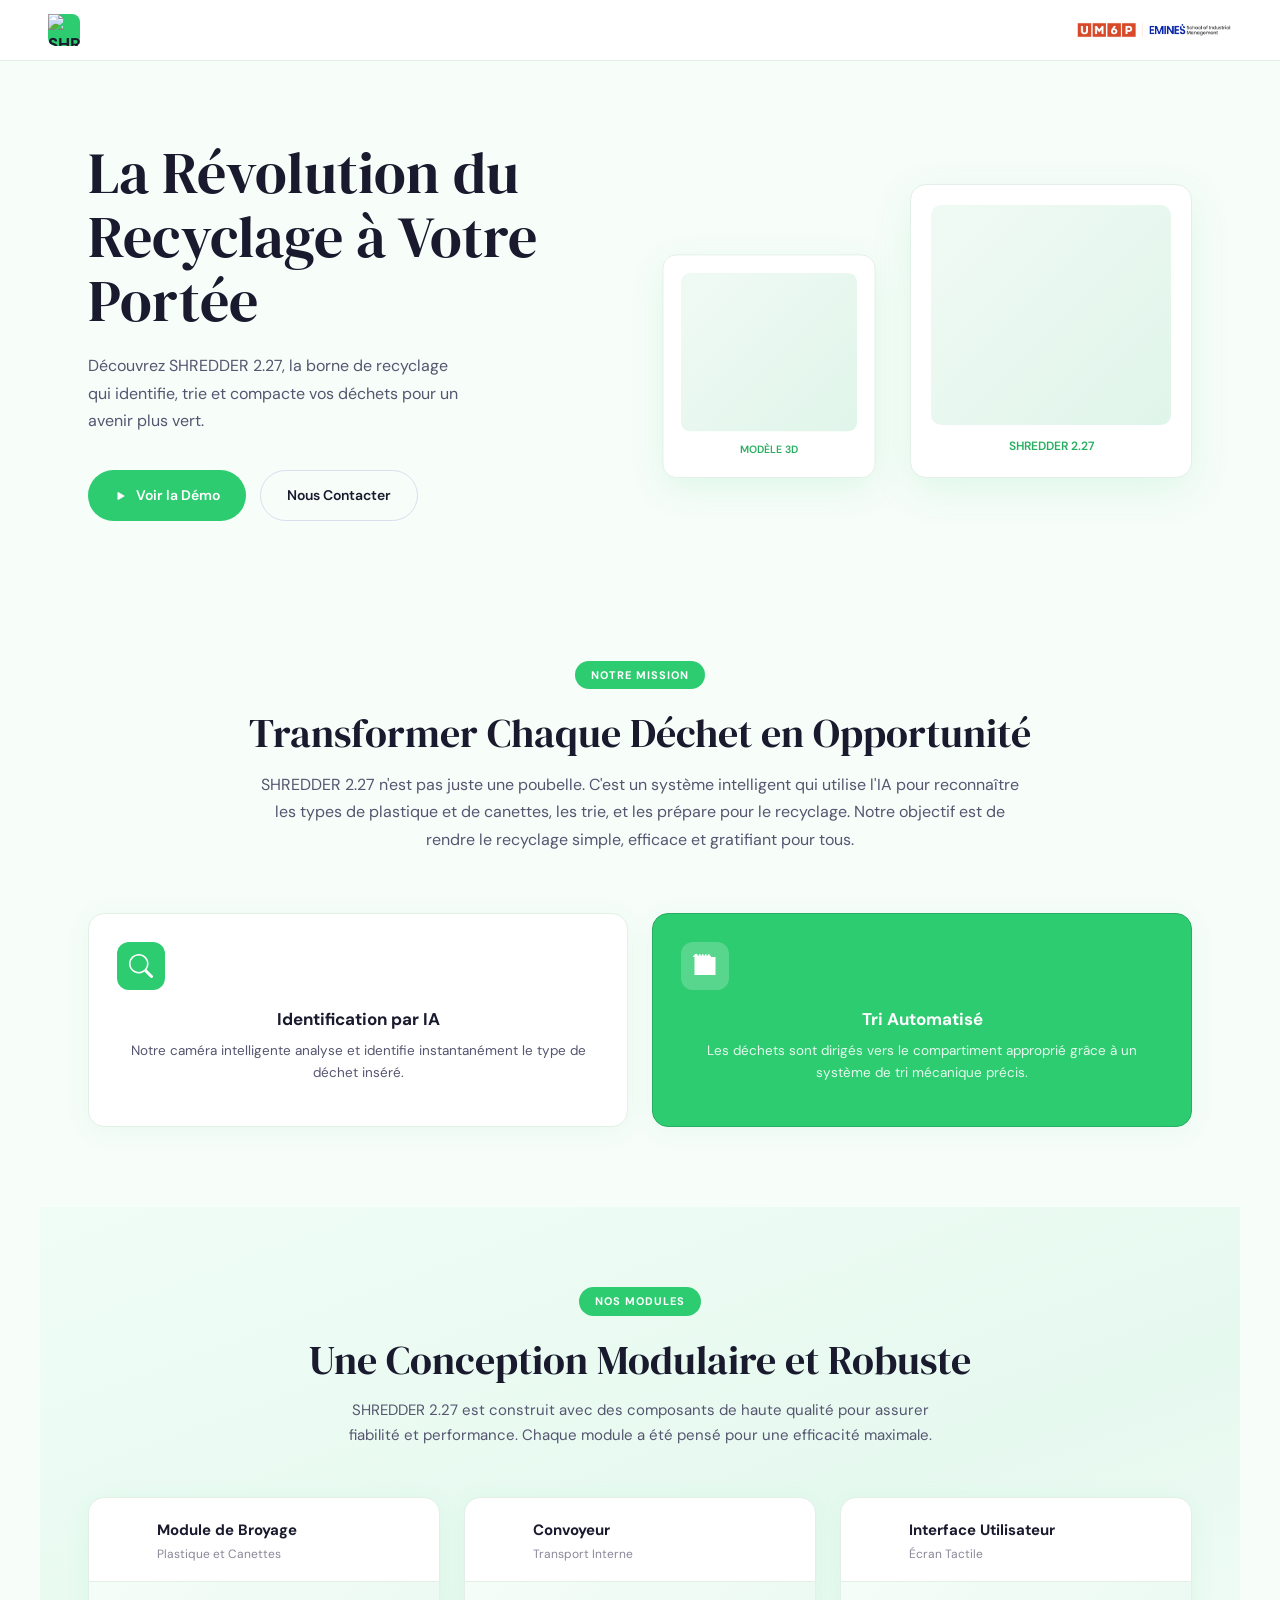
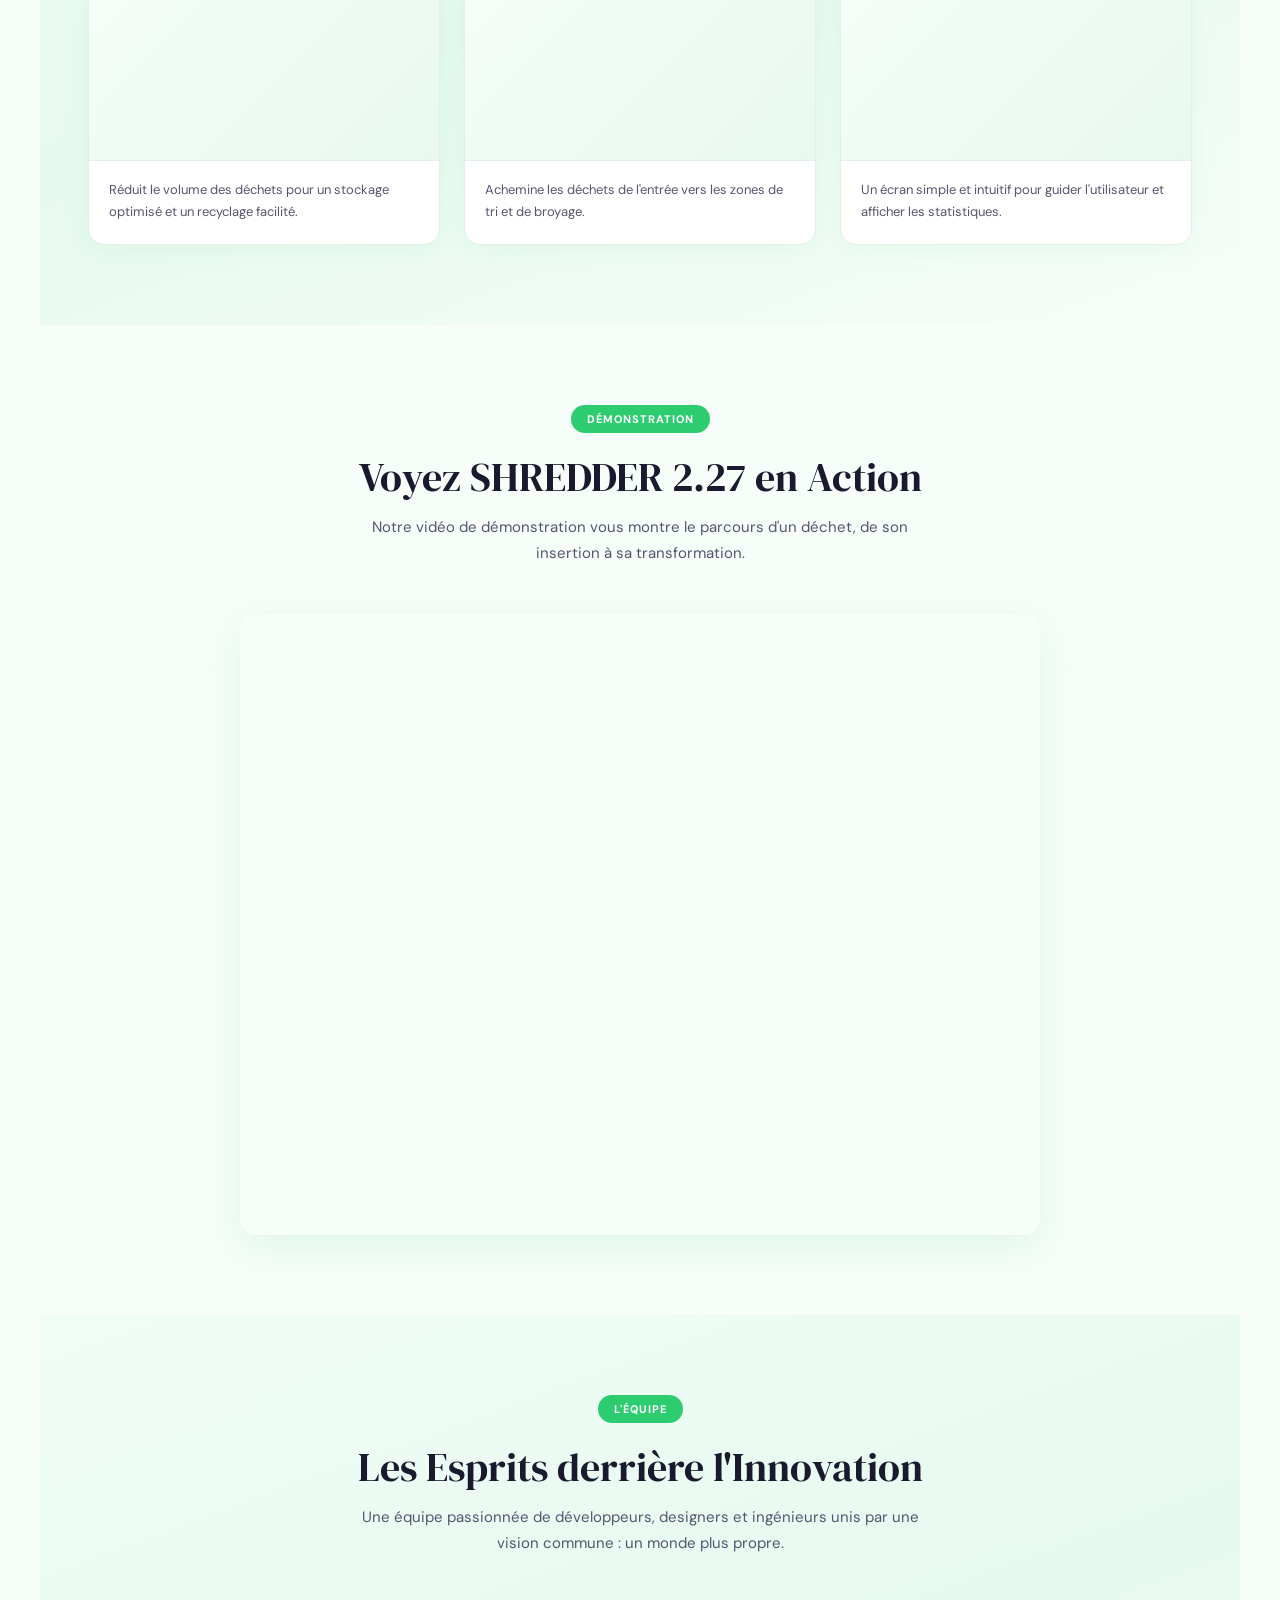
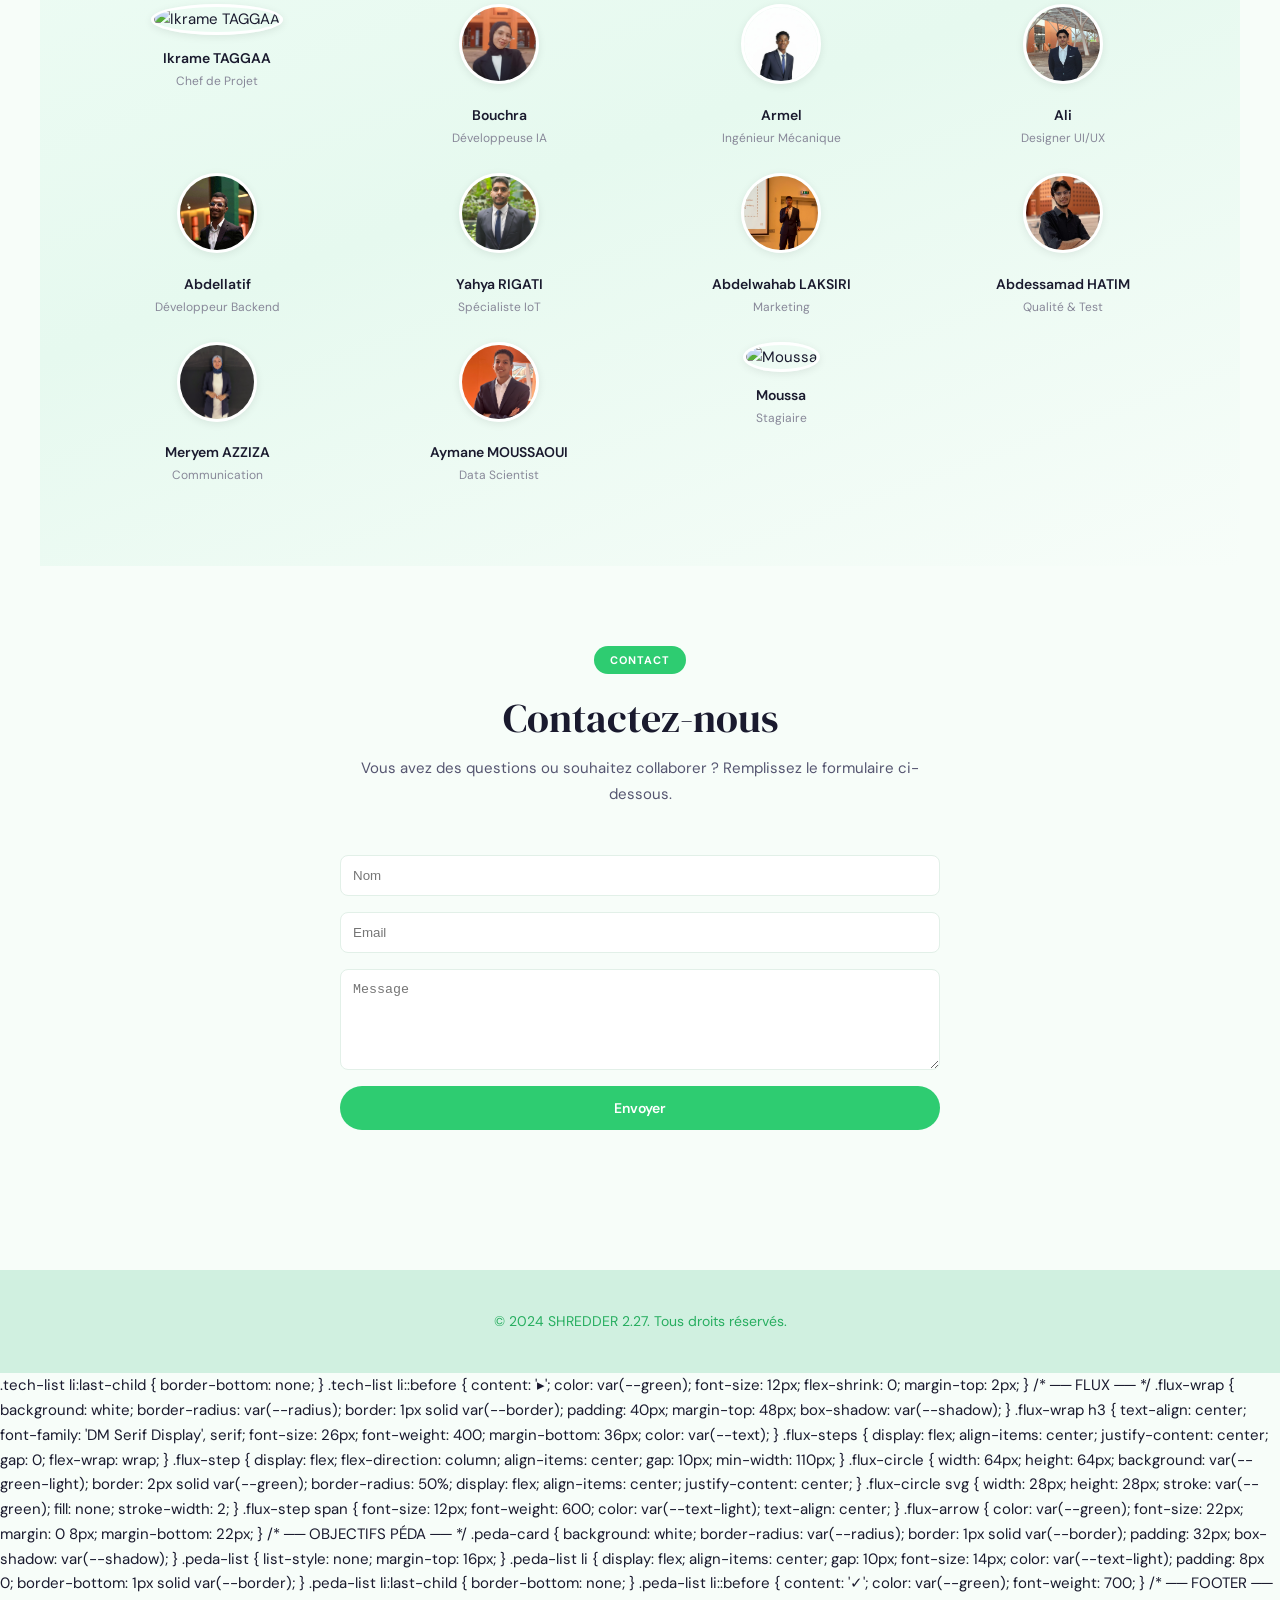
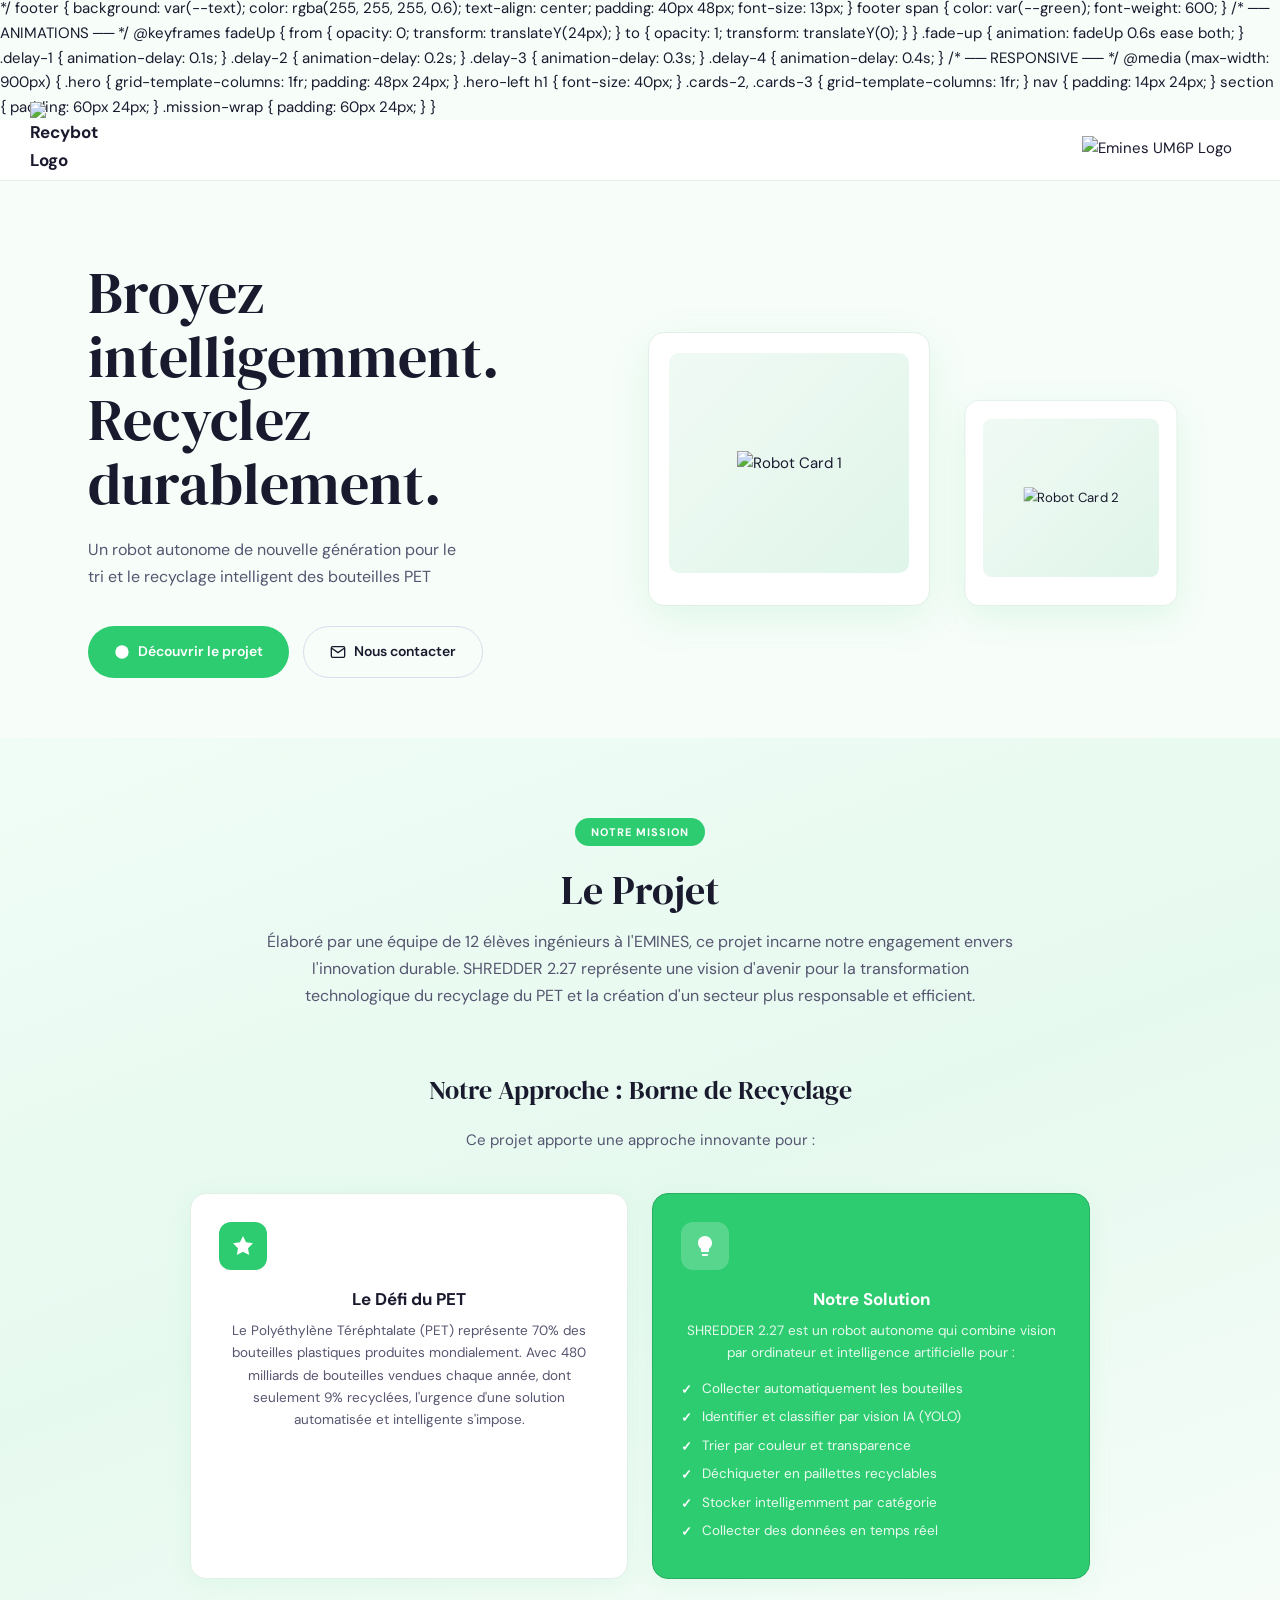
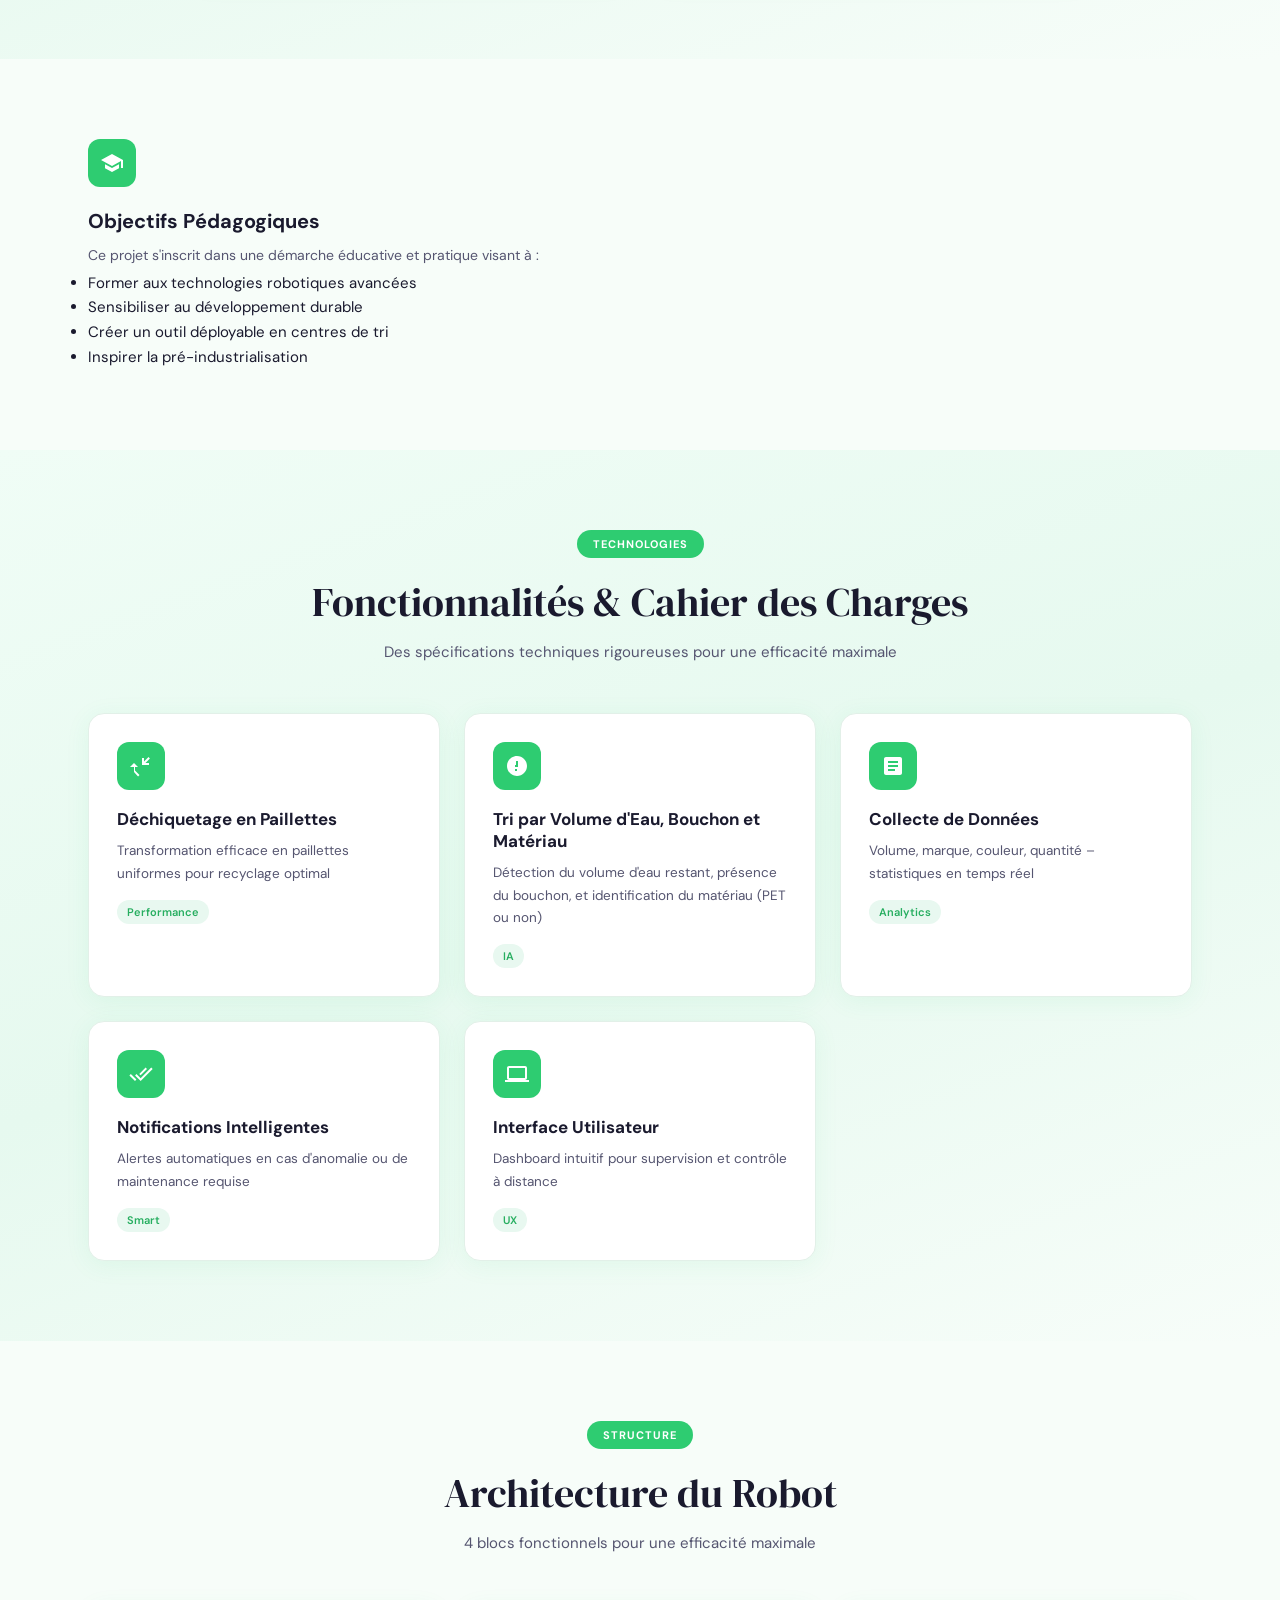
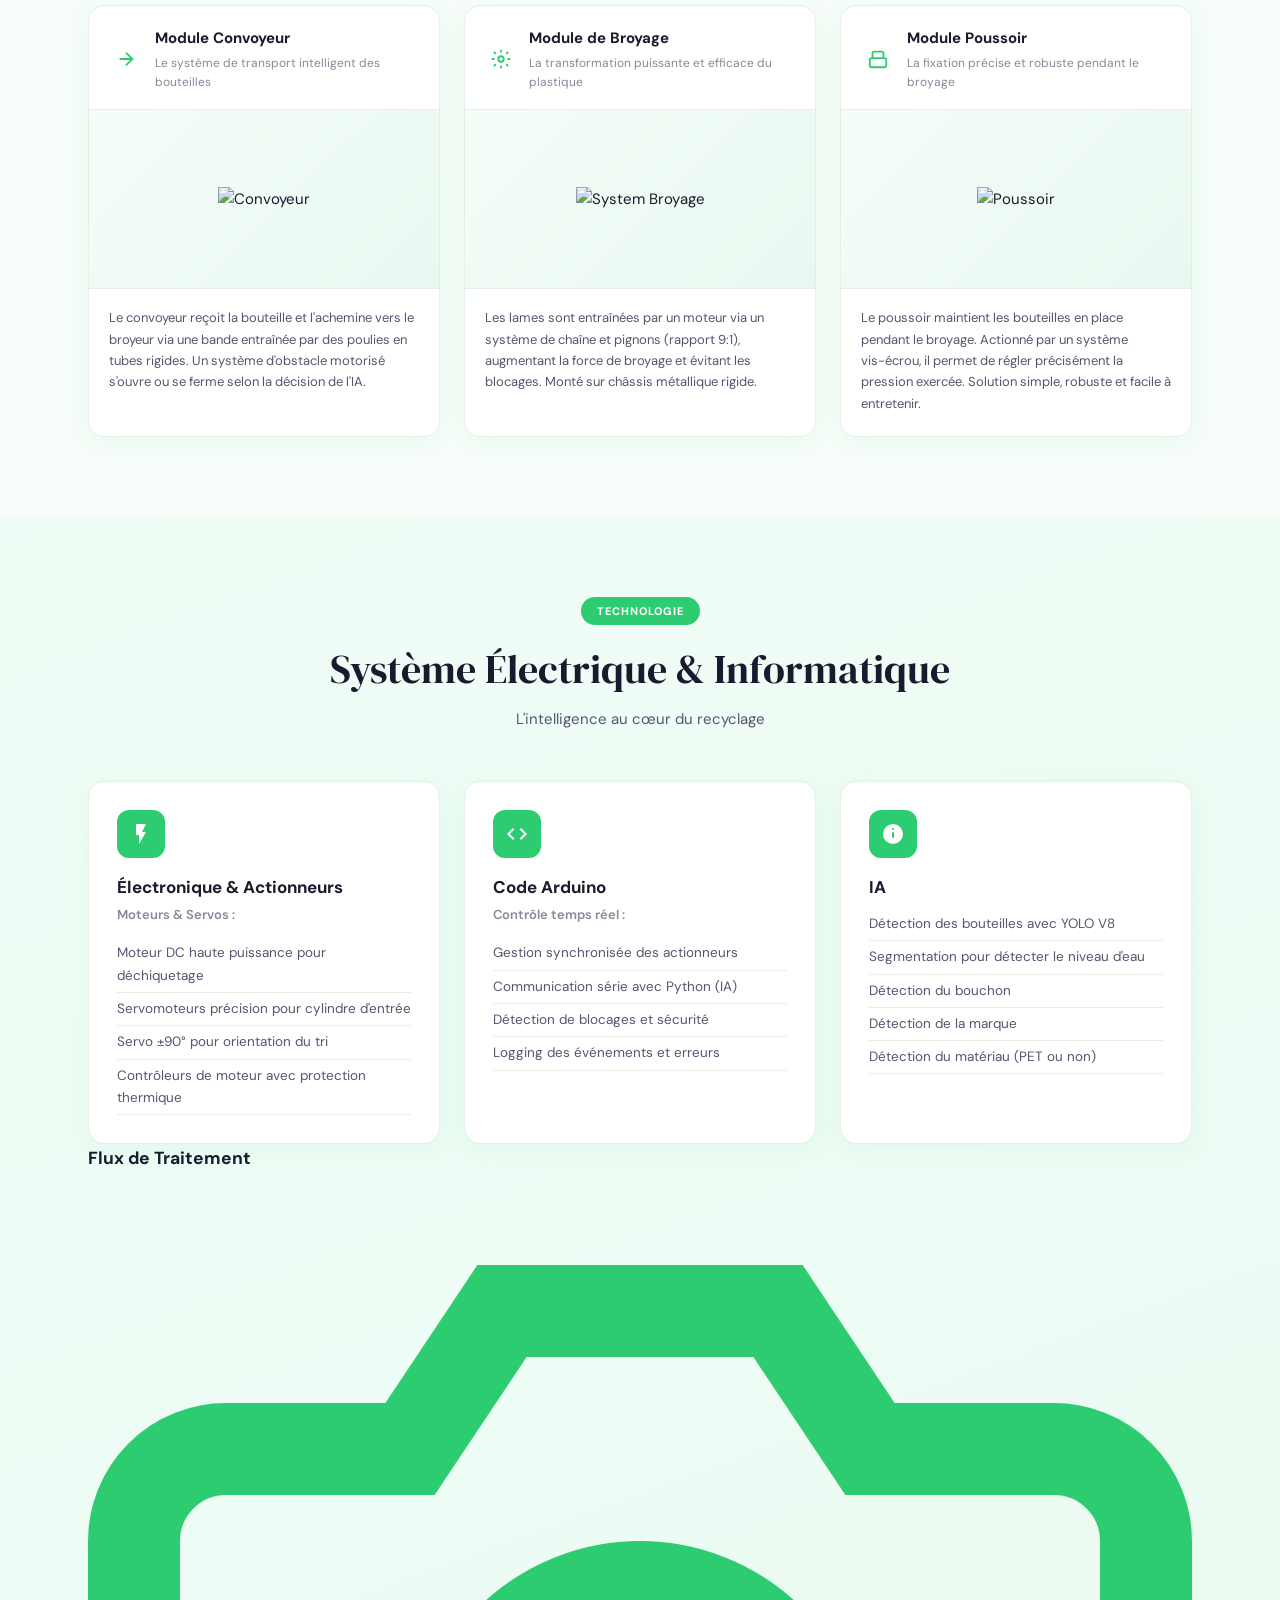
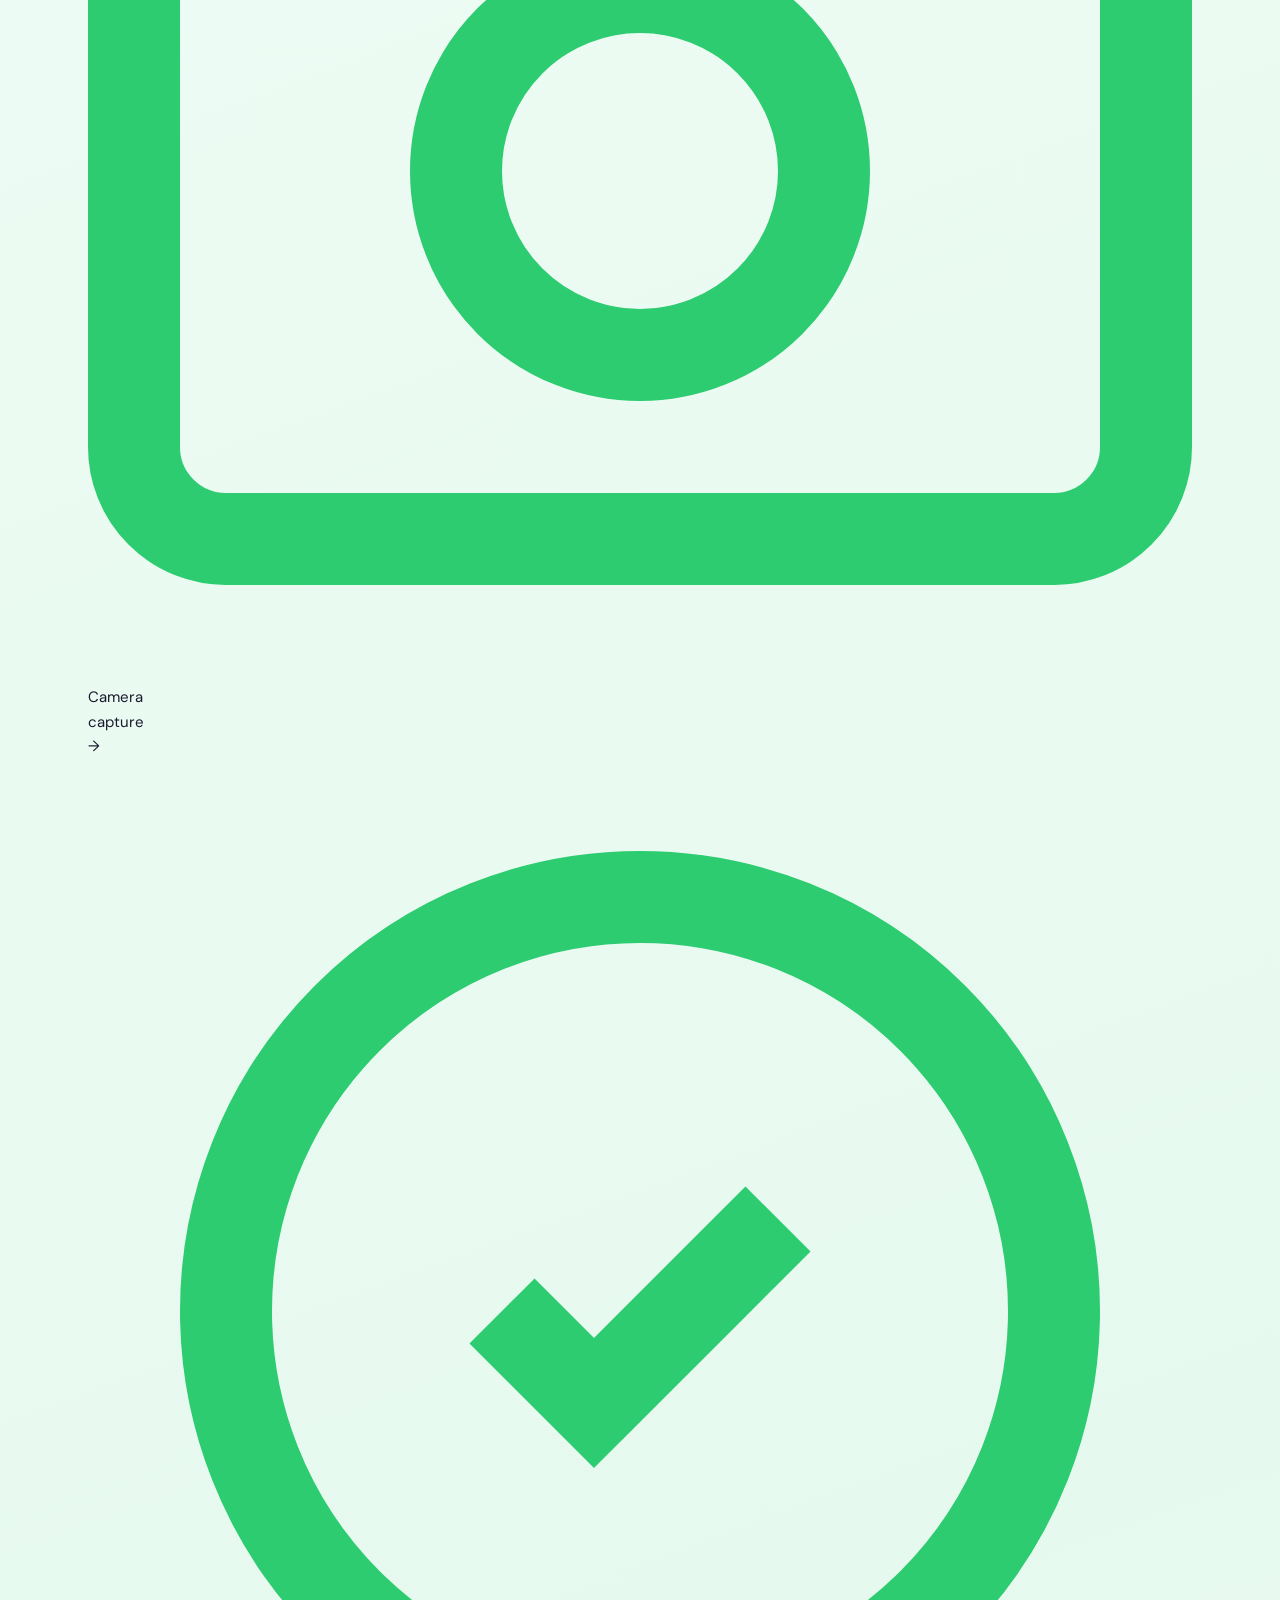
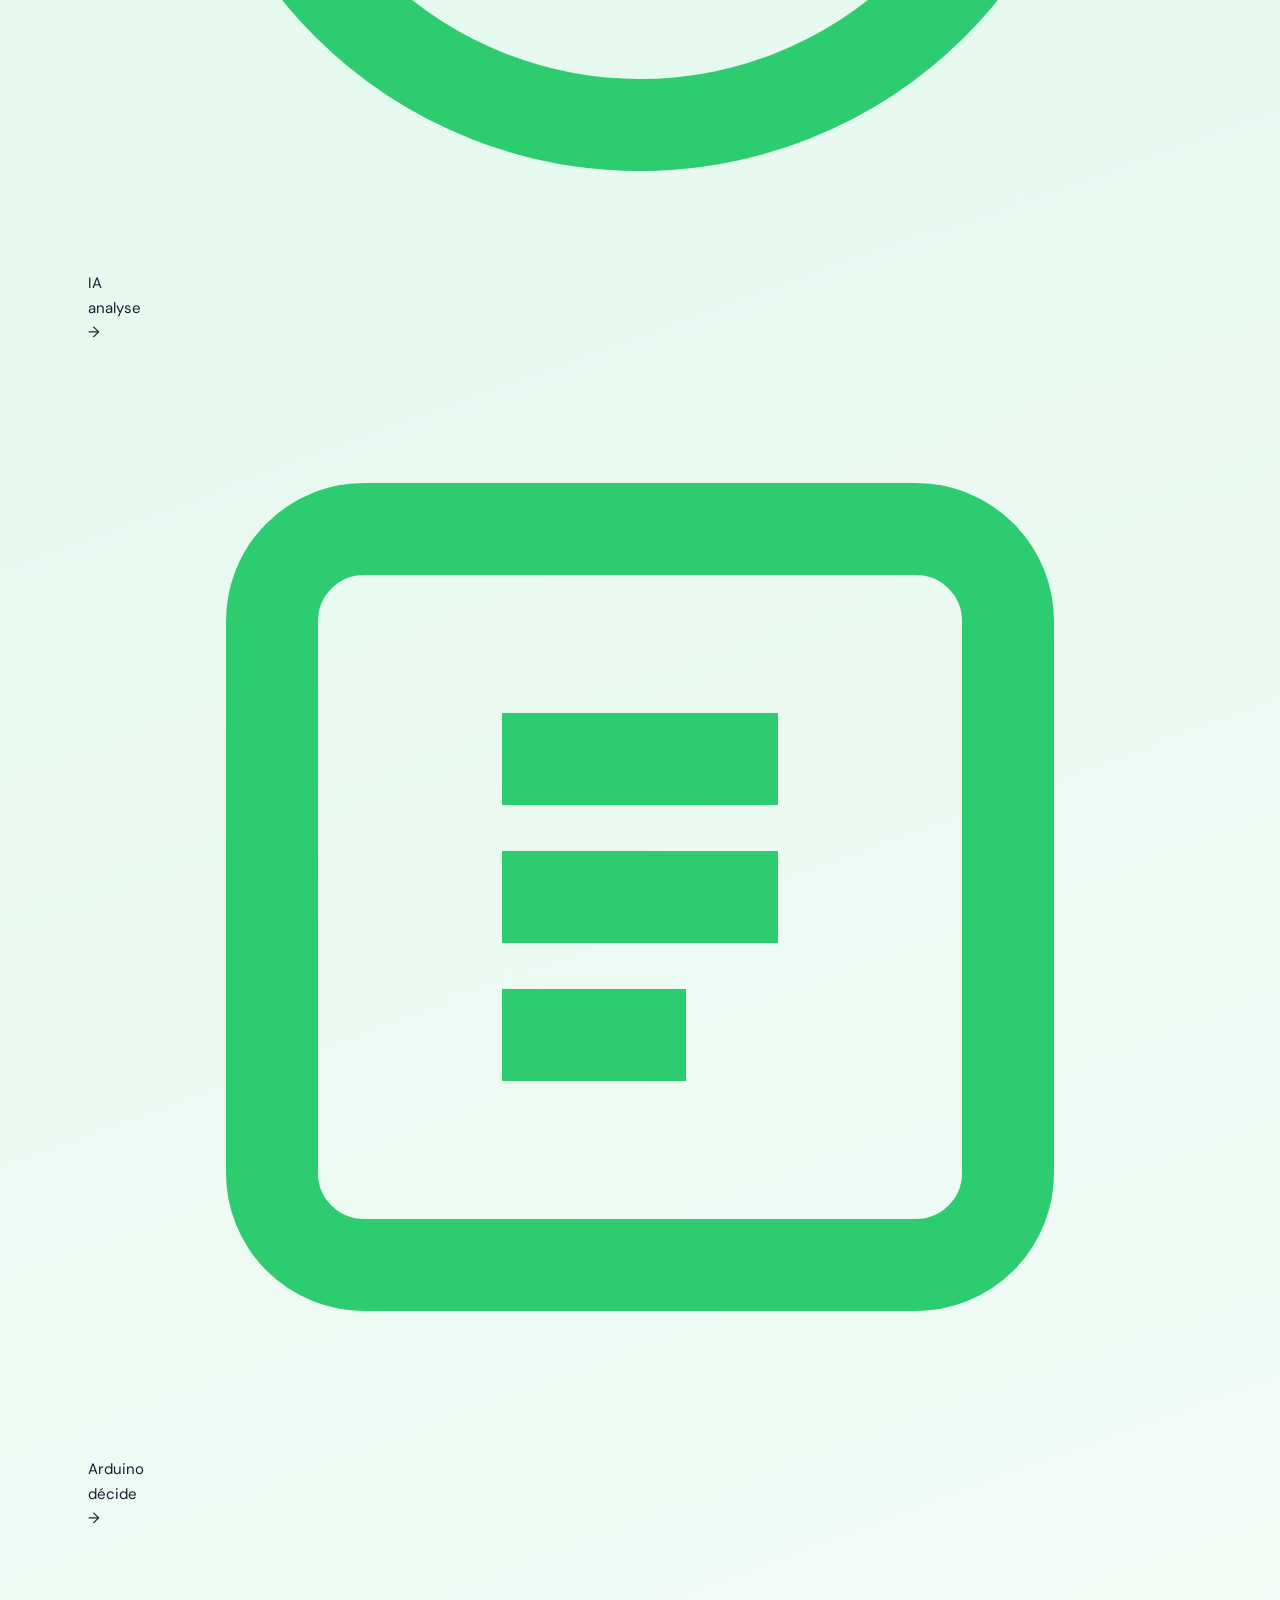
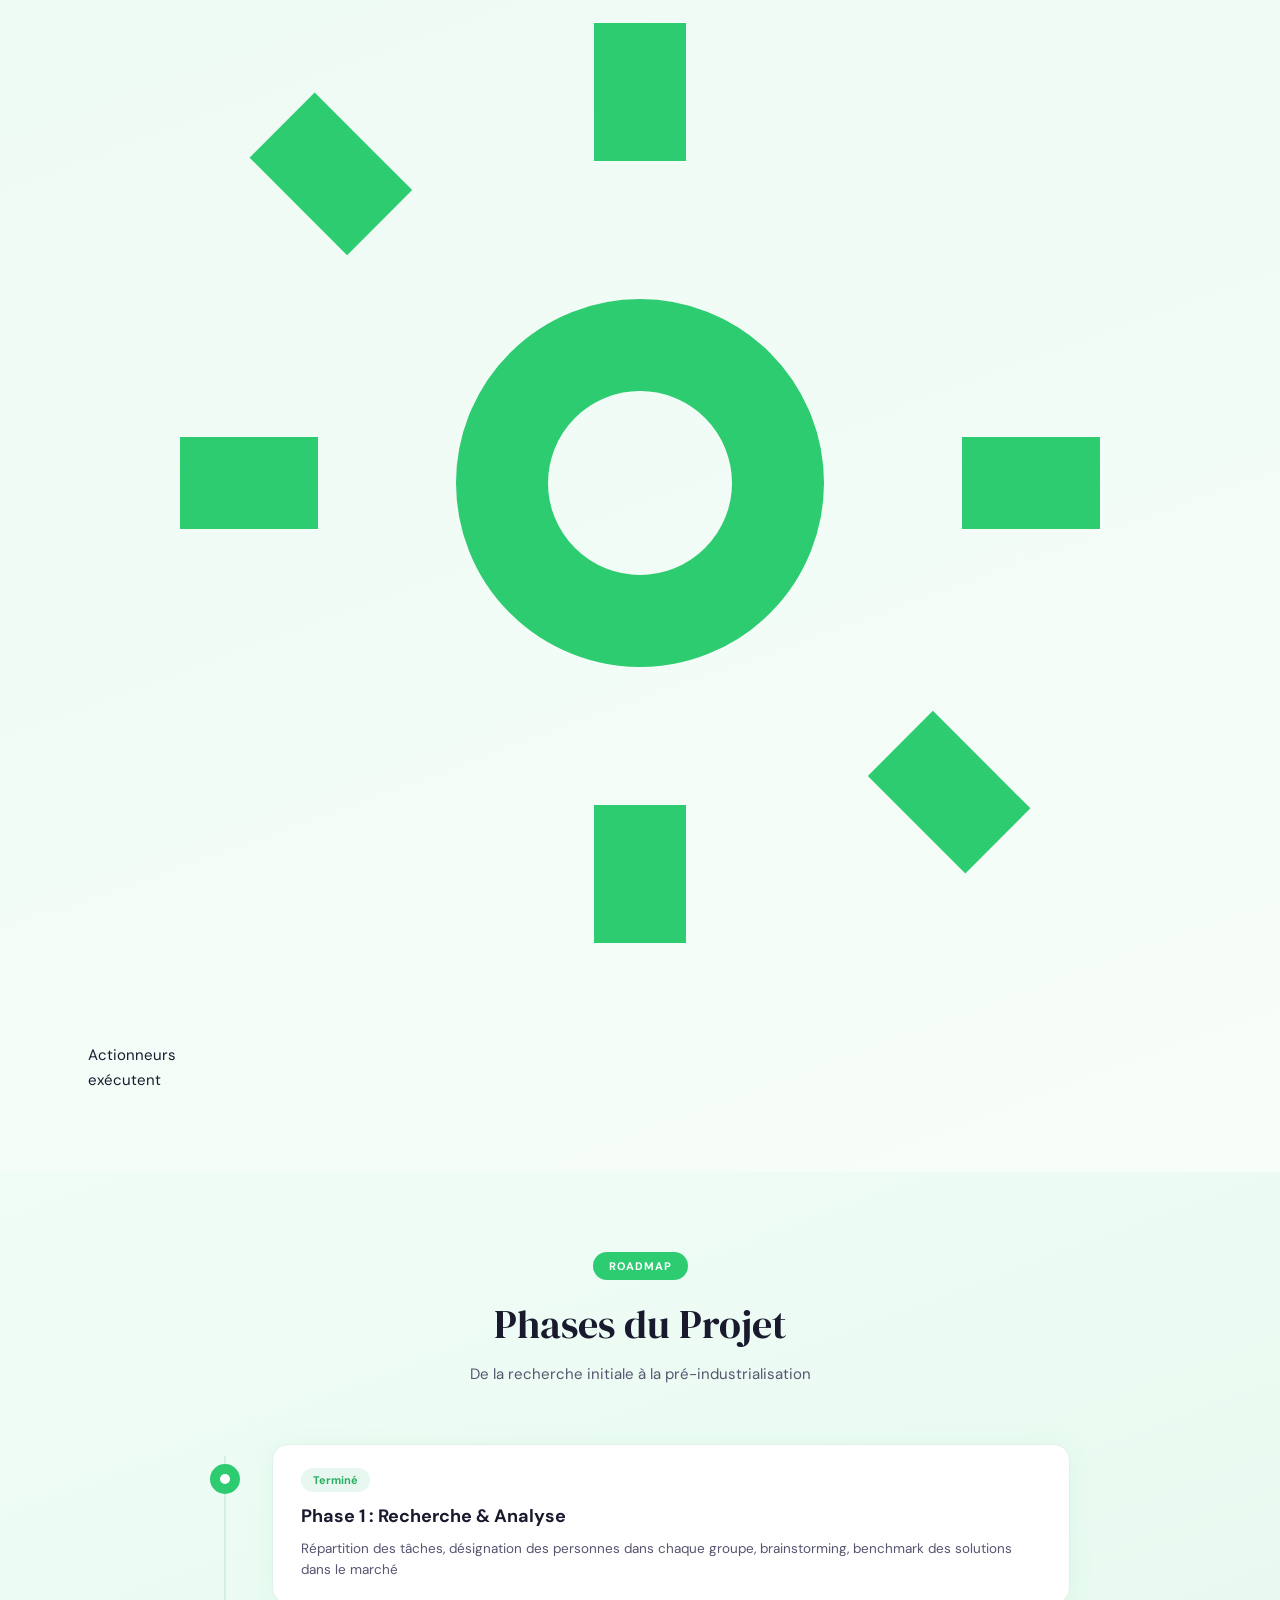
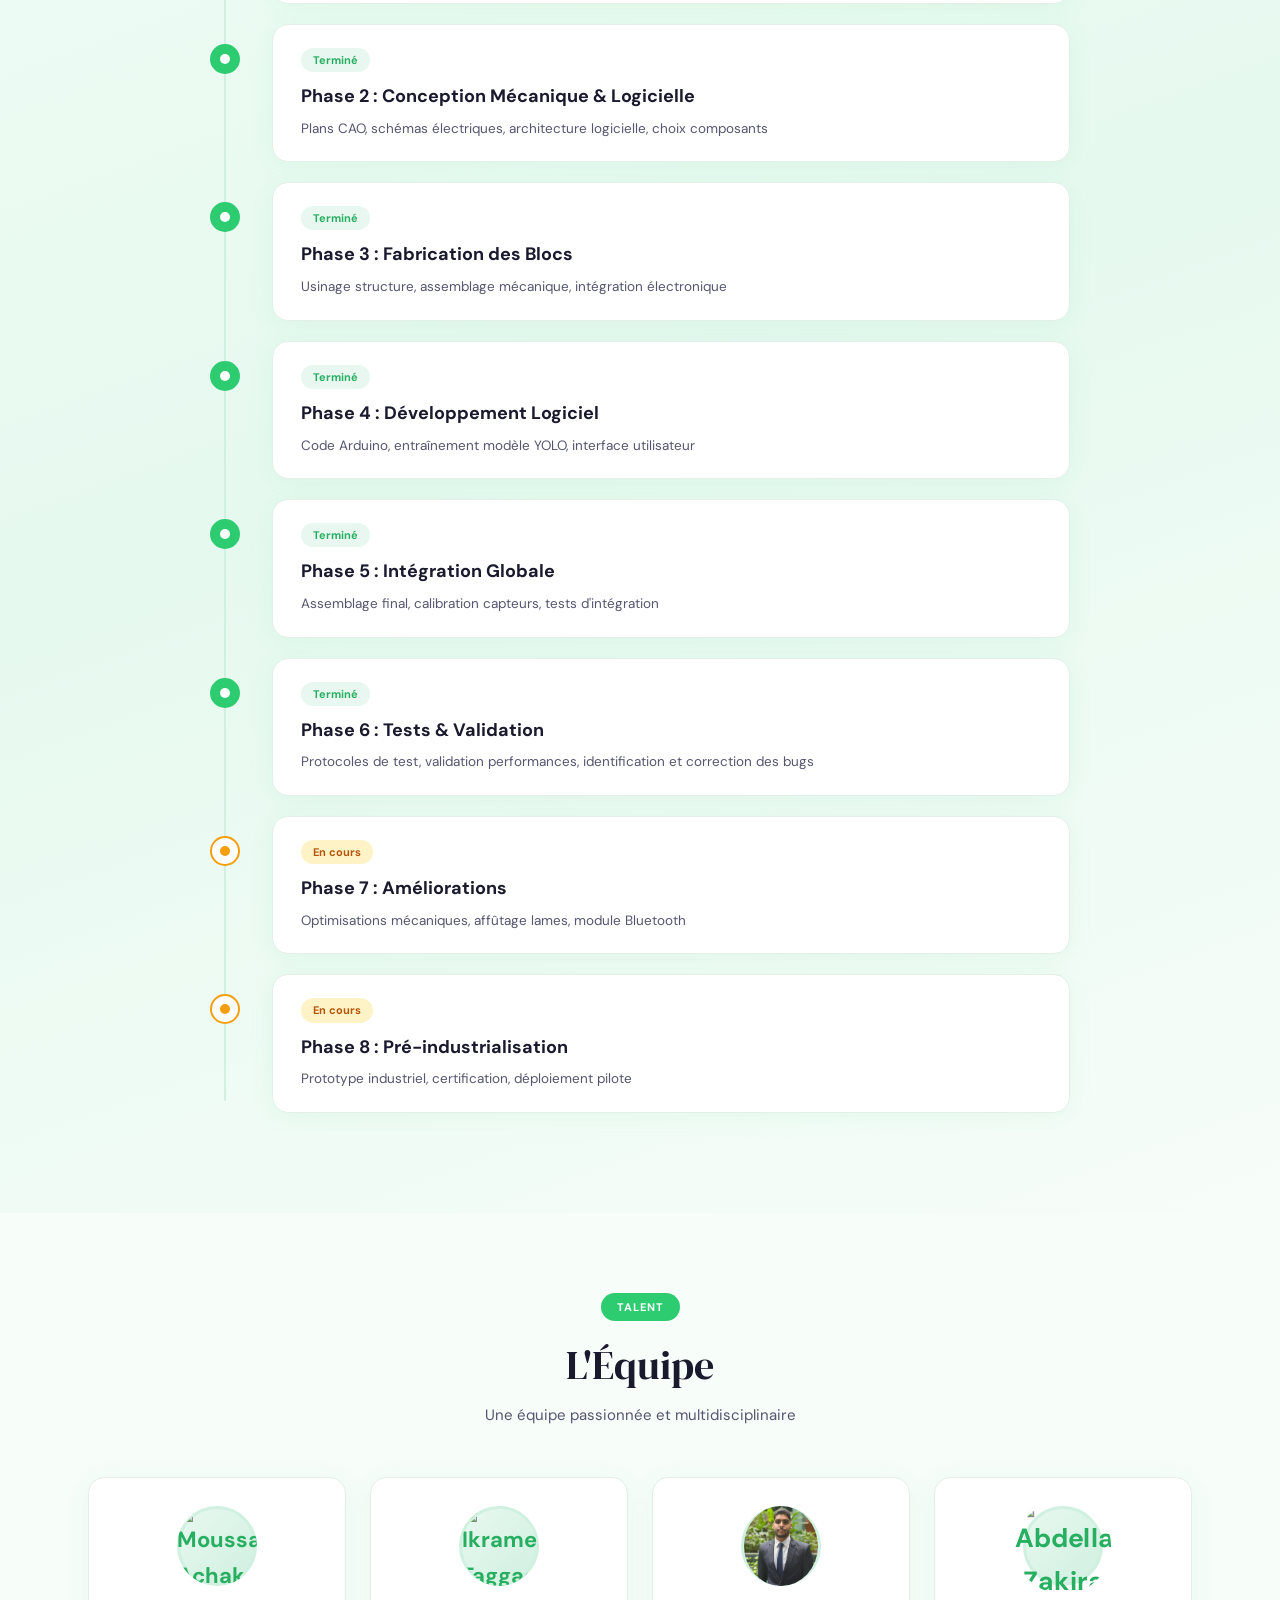
==== commit 80041486: "Remove SHREDDER 2.27 text" ====
--- a/frontend/index.html
+++ b/frontend/index.html
@@ -540,7 +540,6 @@
             <div class="logo-icon">
                 <img src="images/logo.png" alt="SHREDDER Logo" />
             </div>
-            <span>SHREDDER 2.27</span>
         </a>
         <div class="nav-right">
             <img src="images/emineslogo.webp" alt="Emines Logo" />
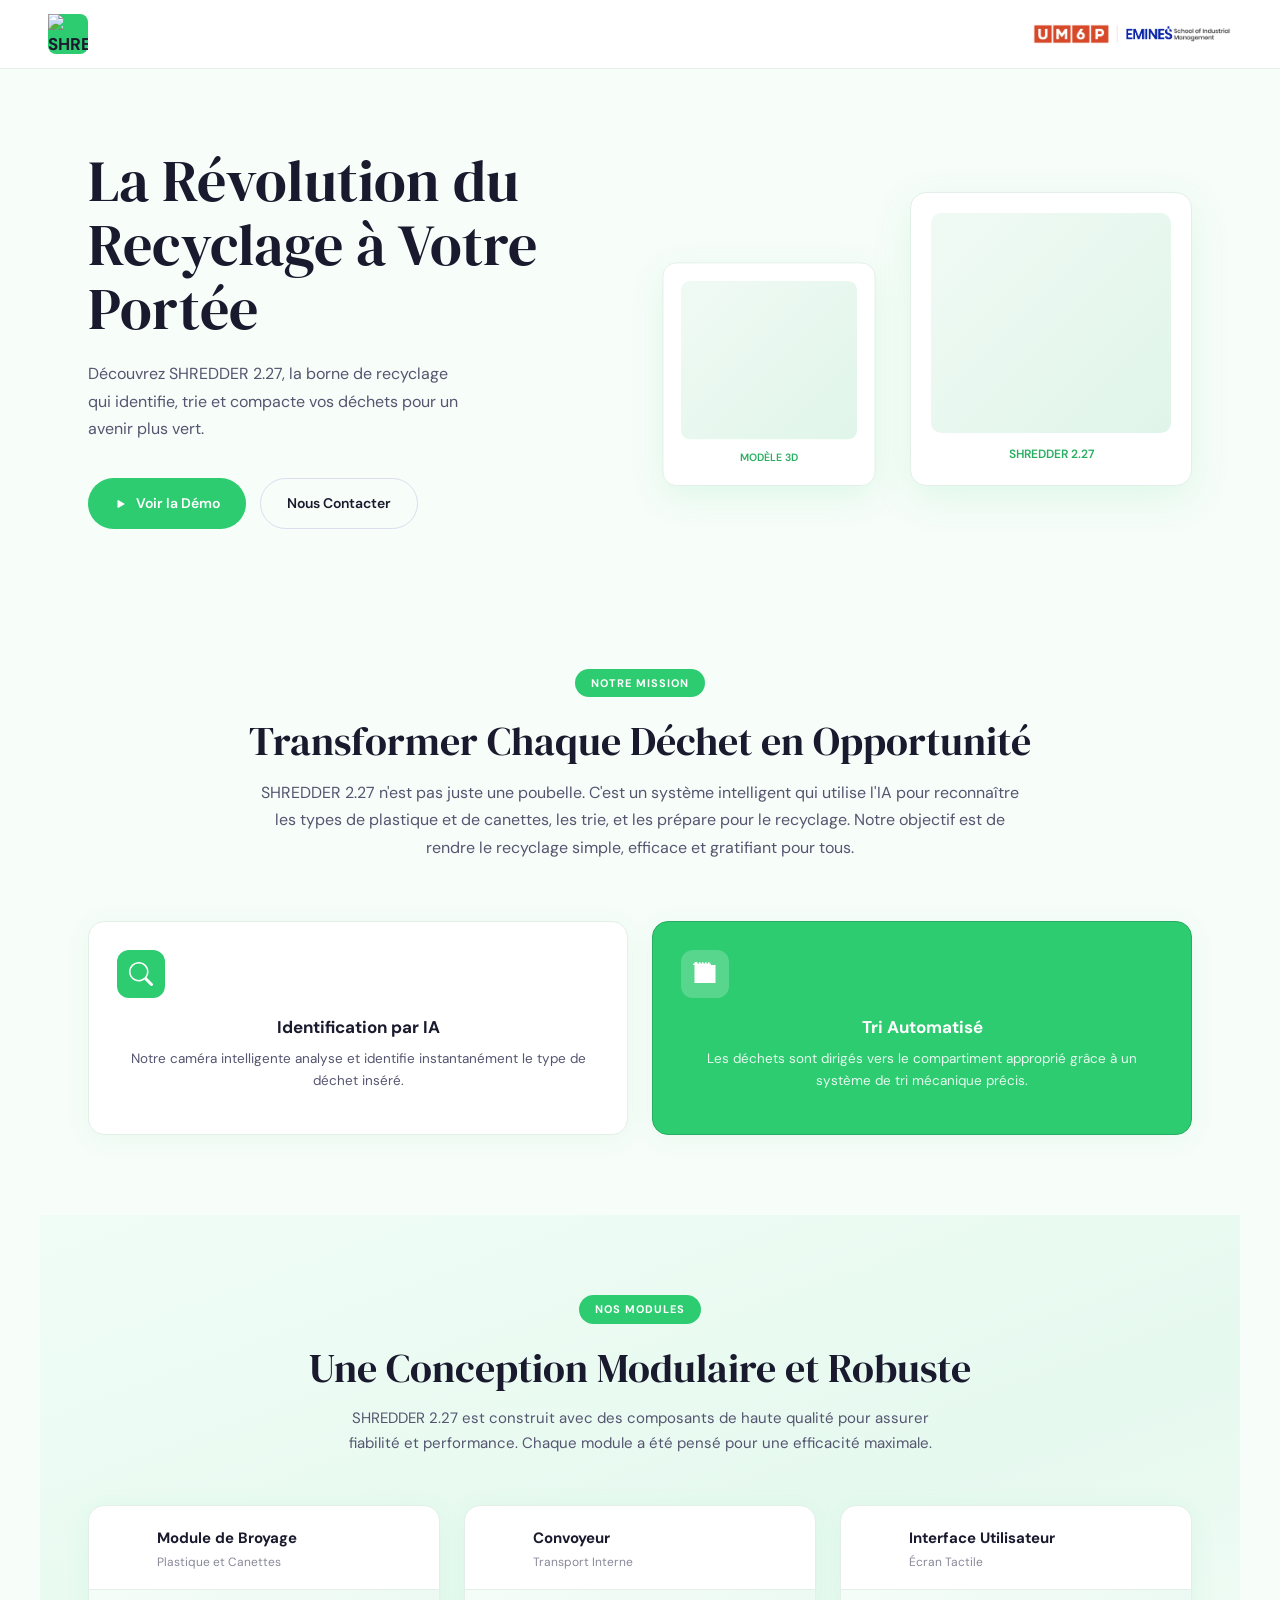
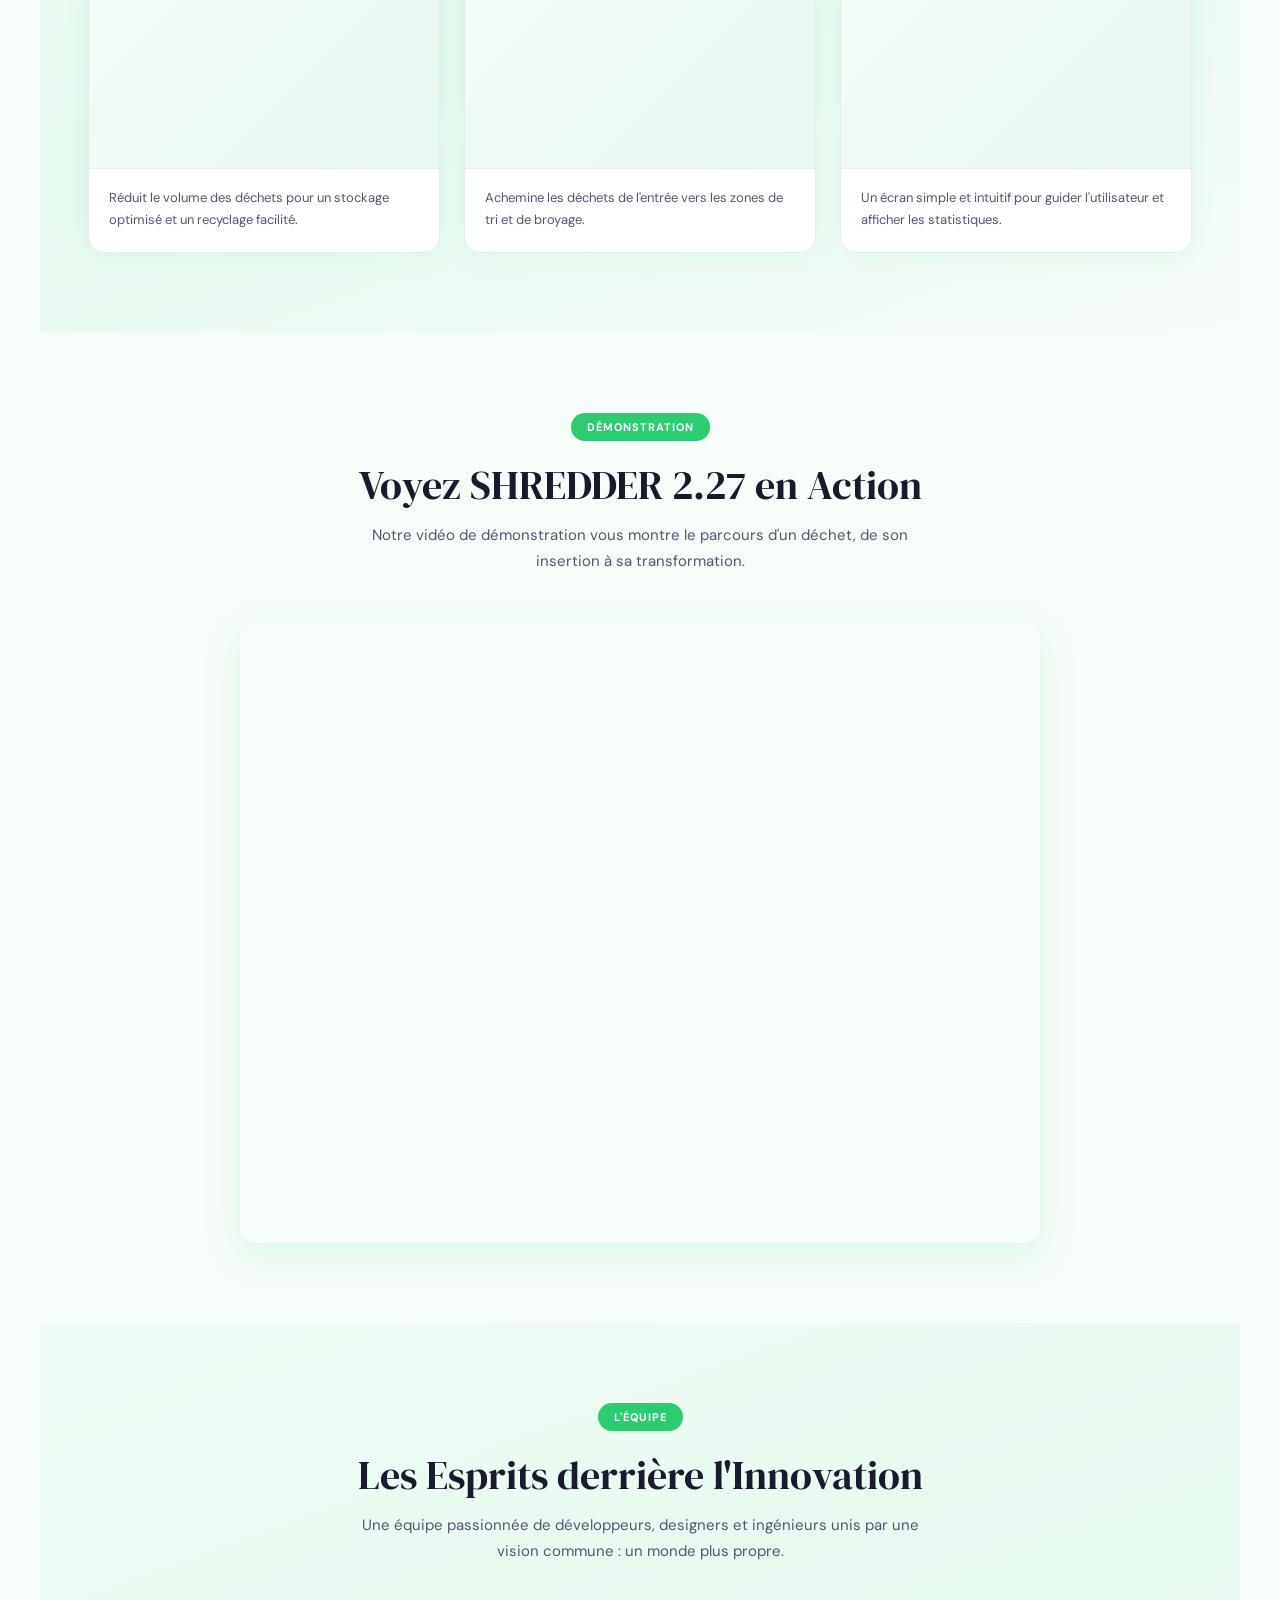
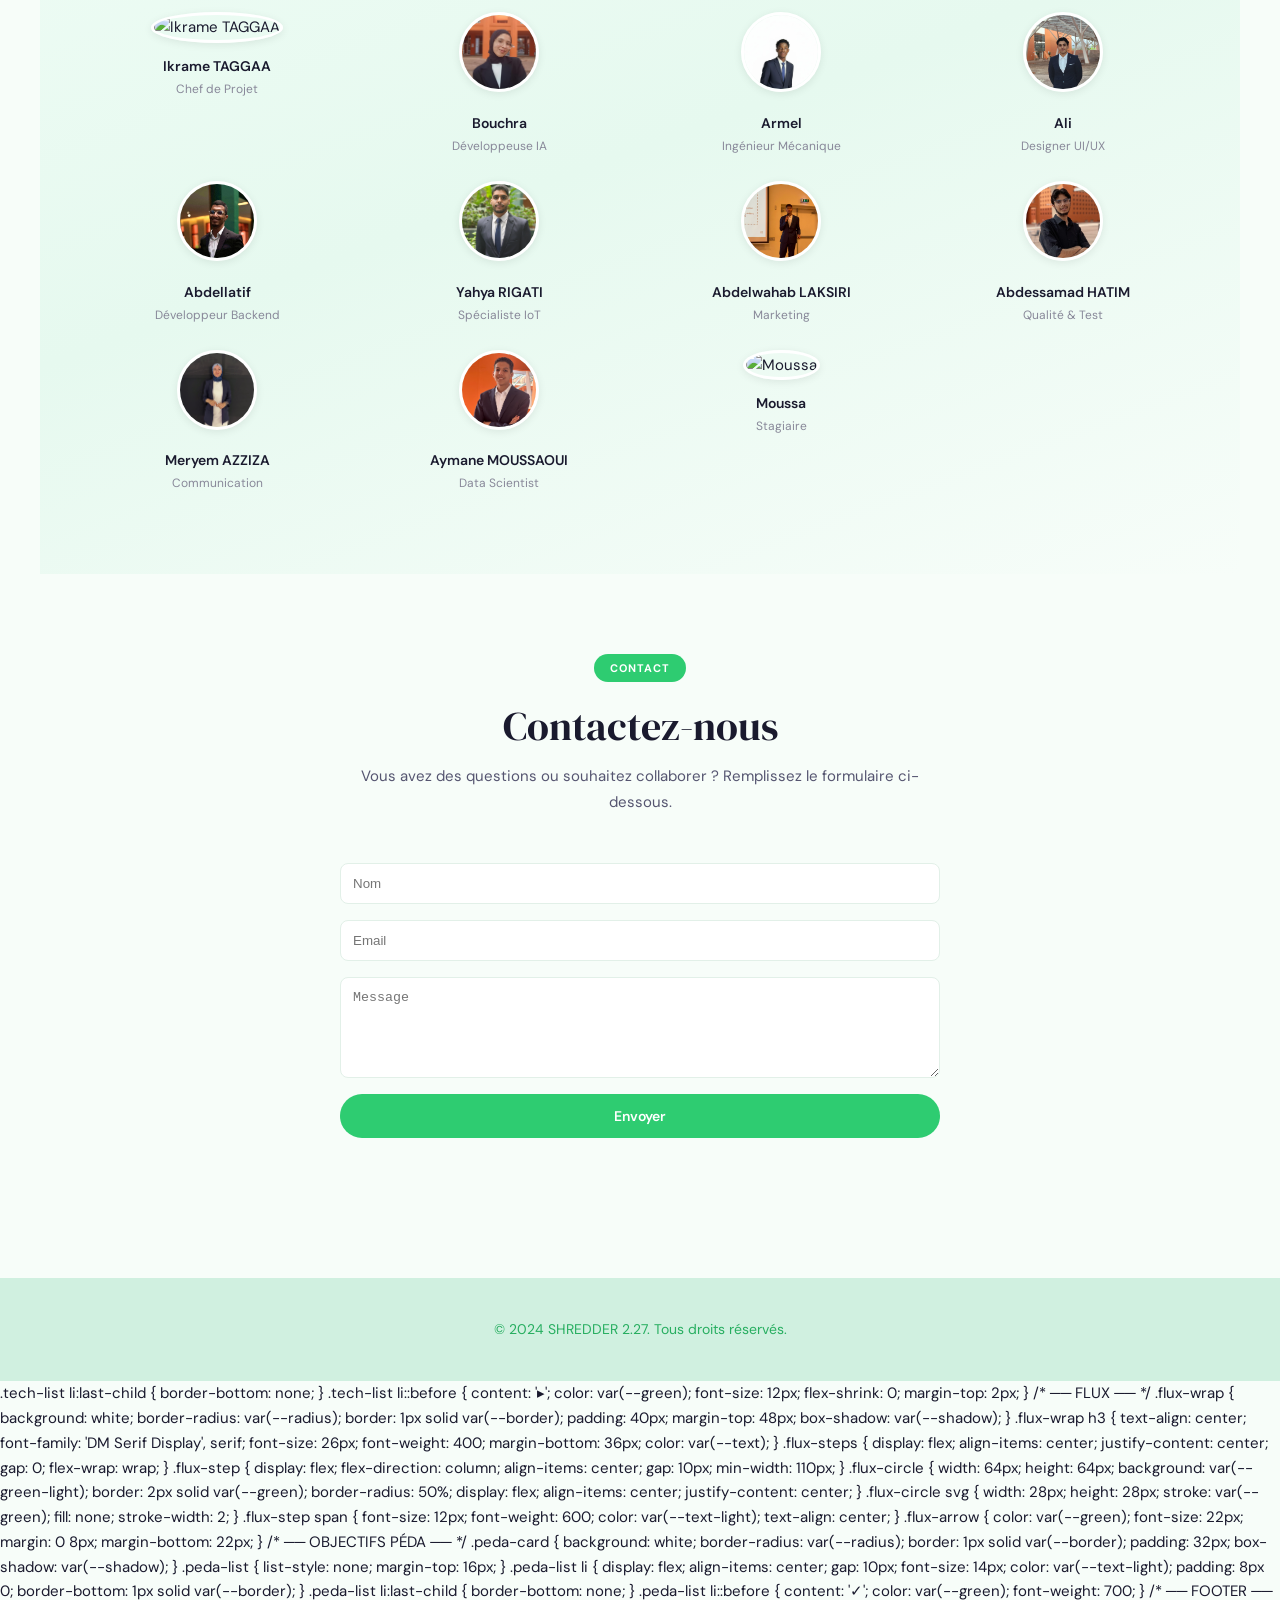
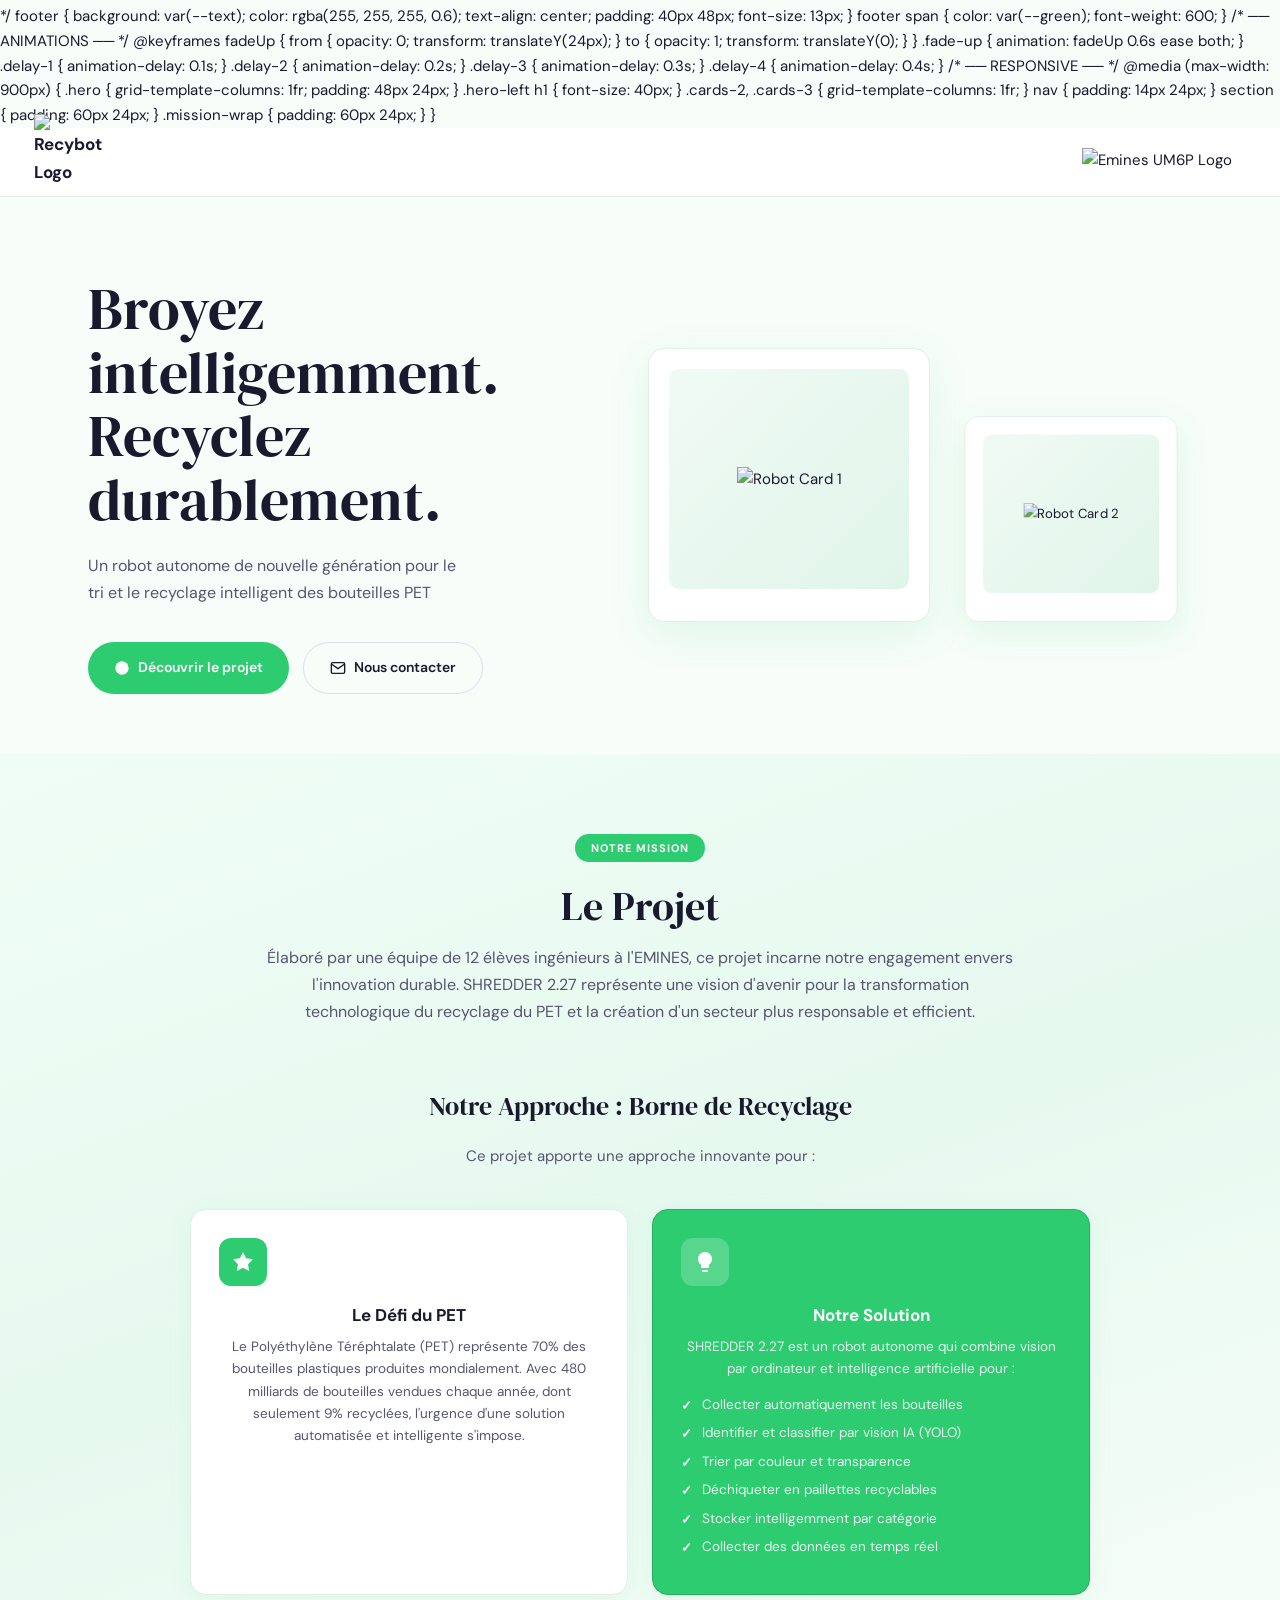
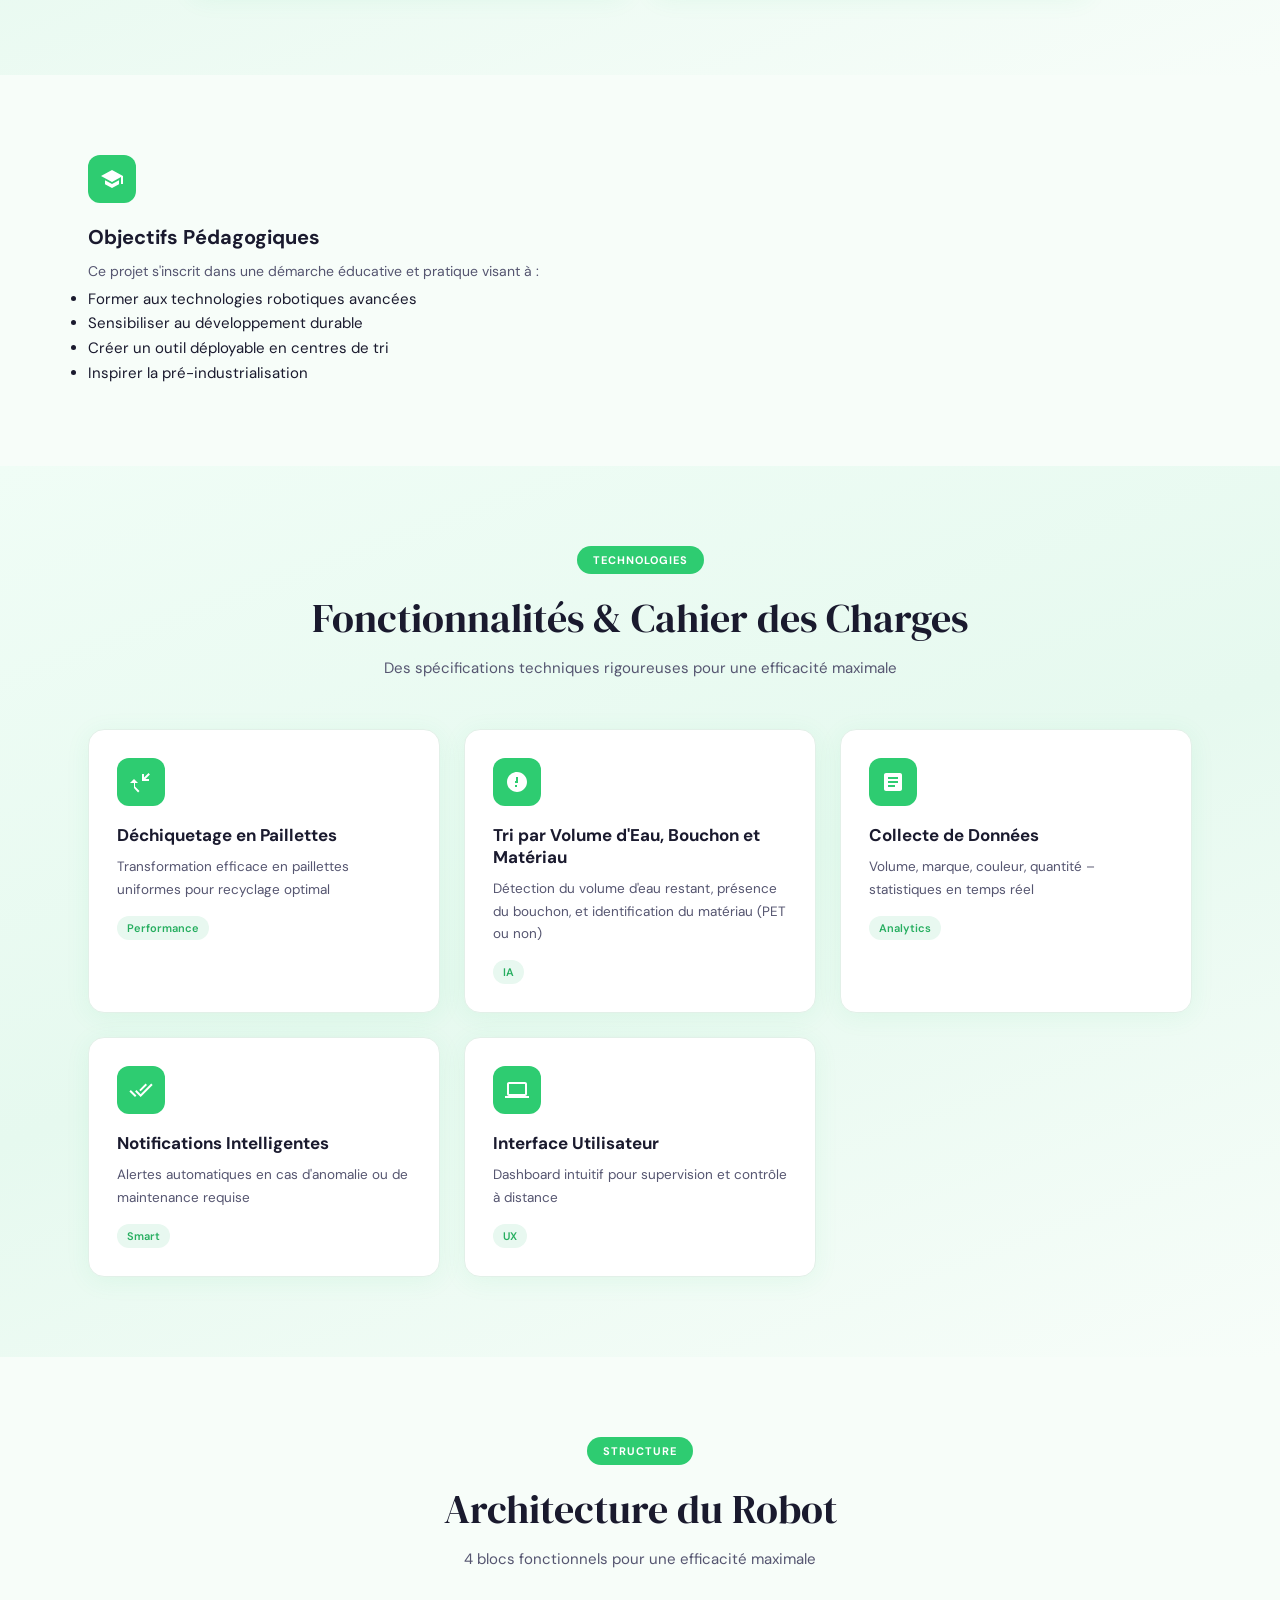
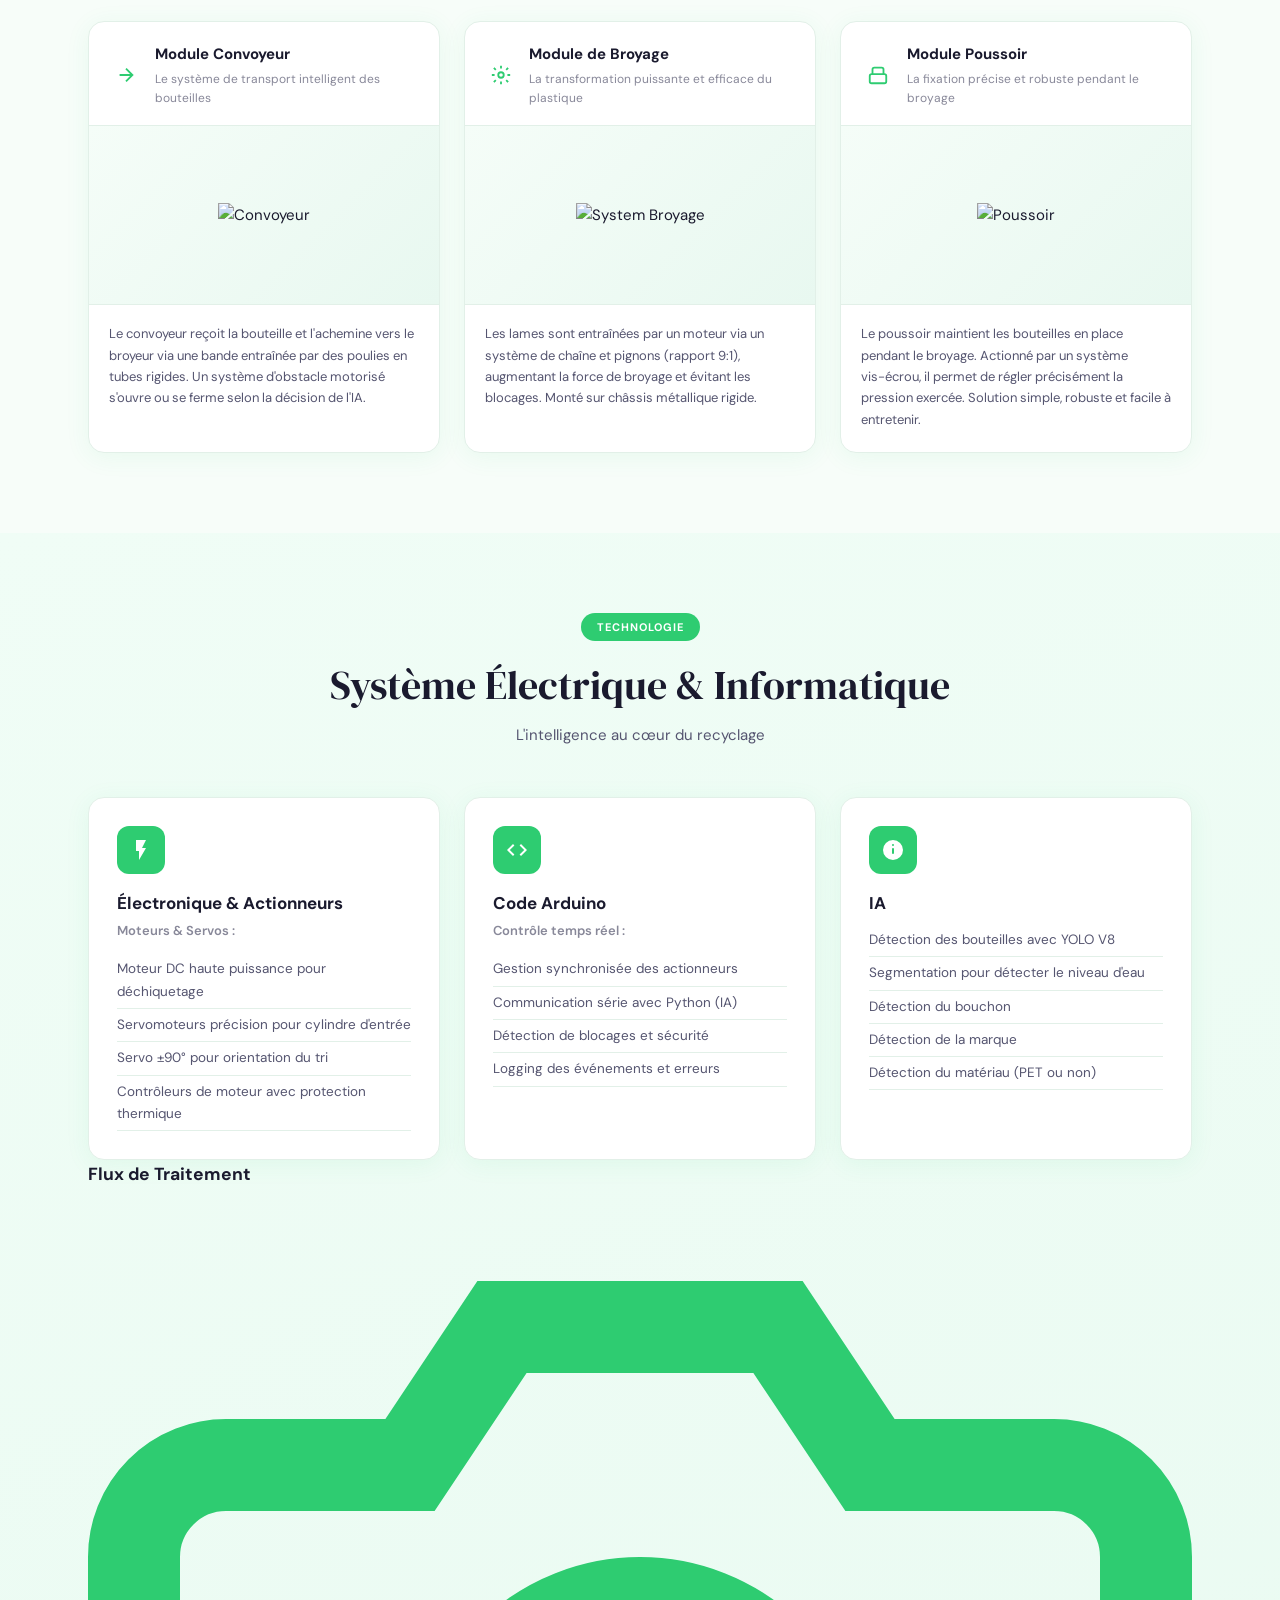
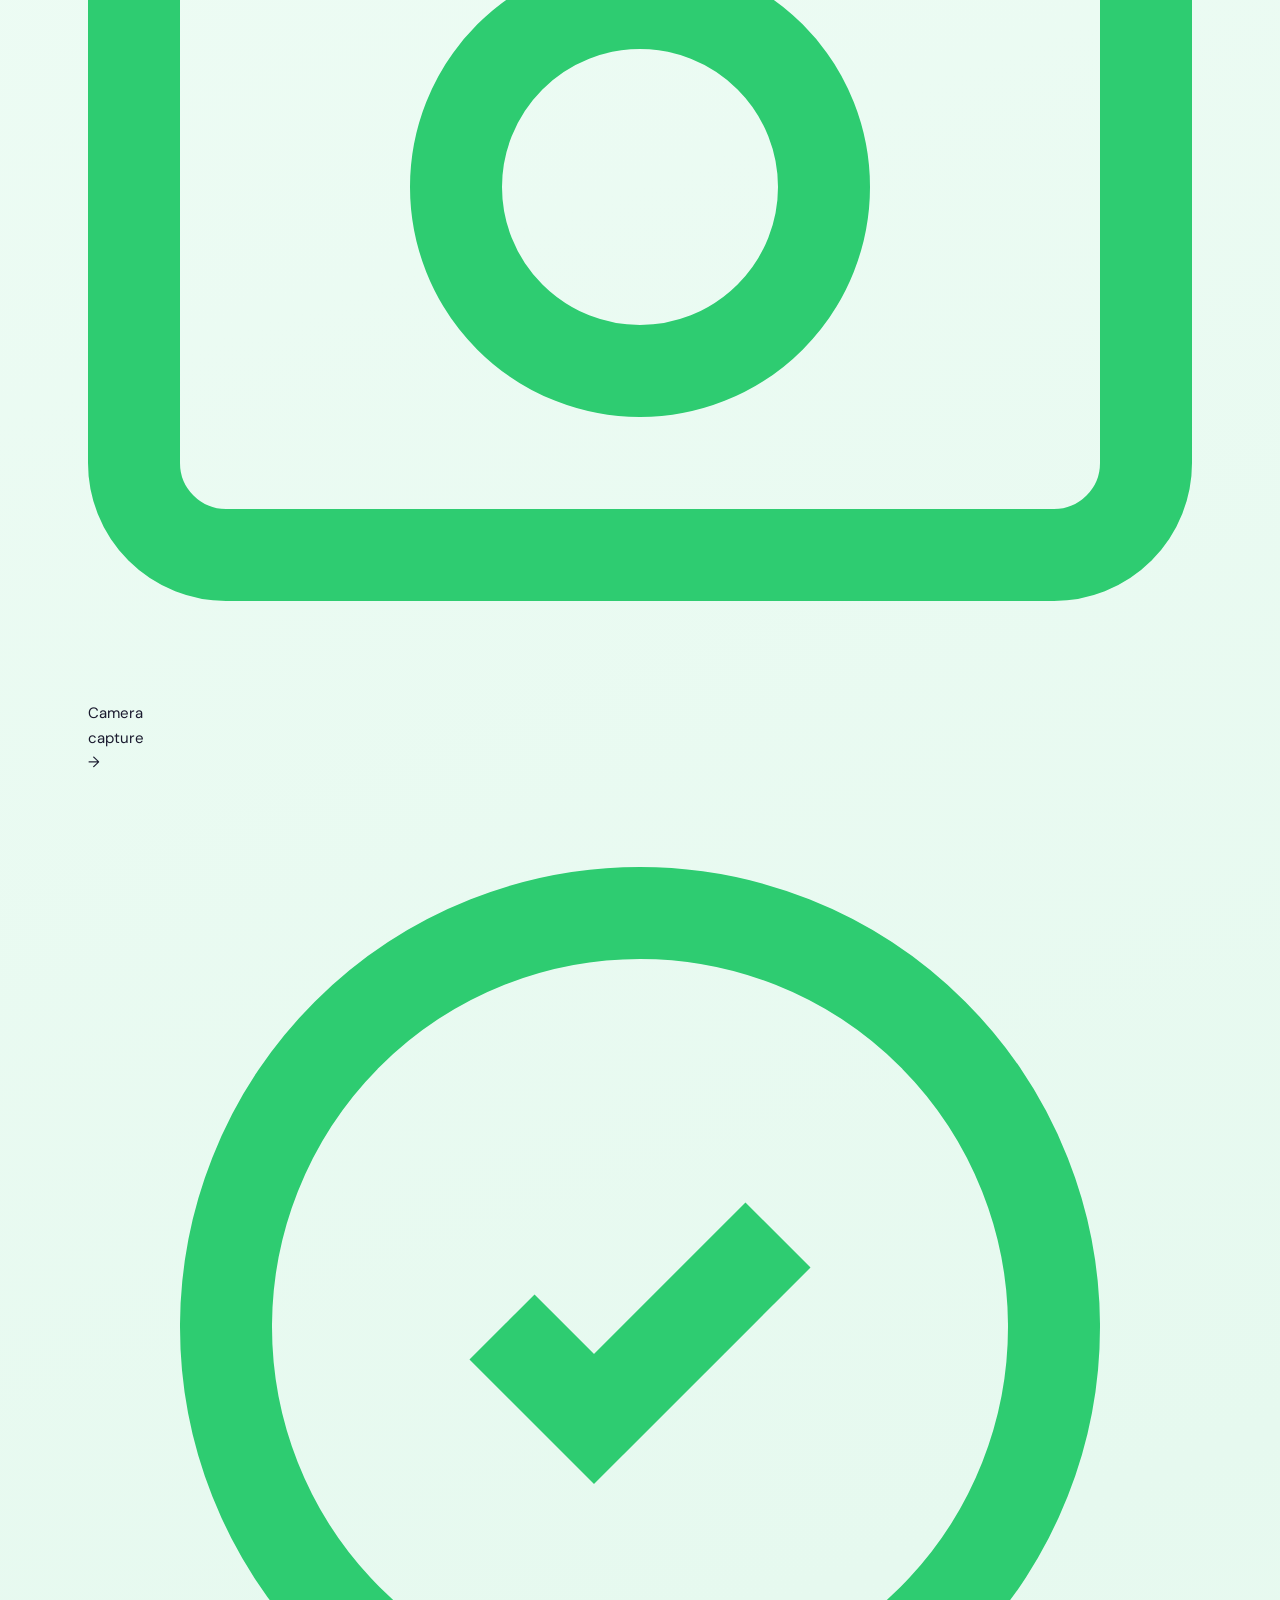
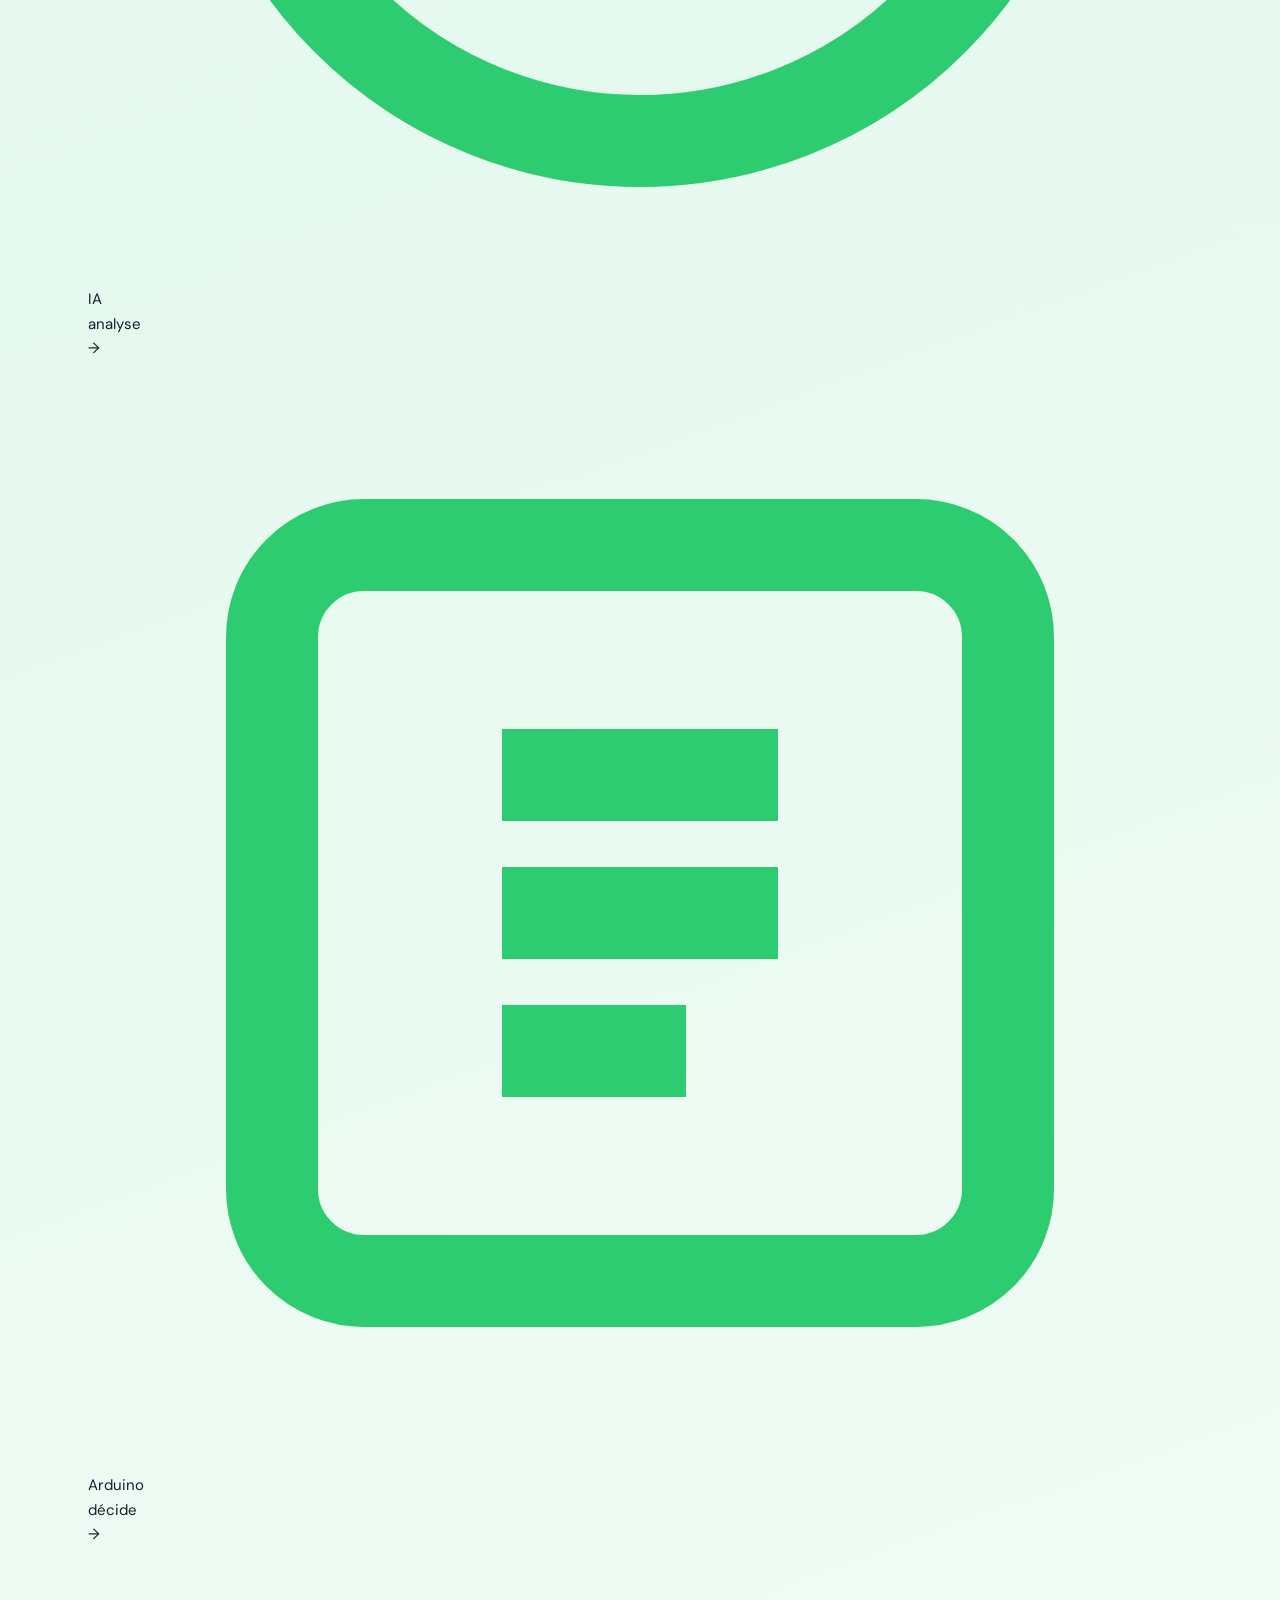
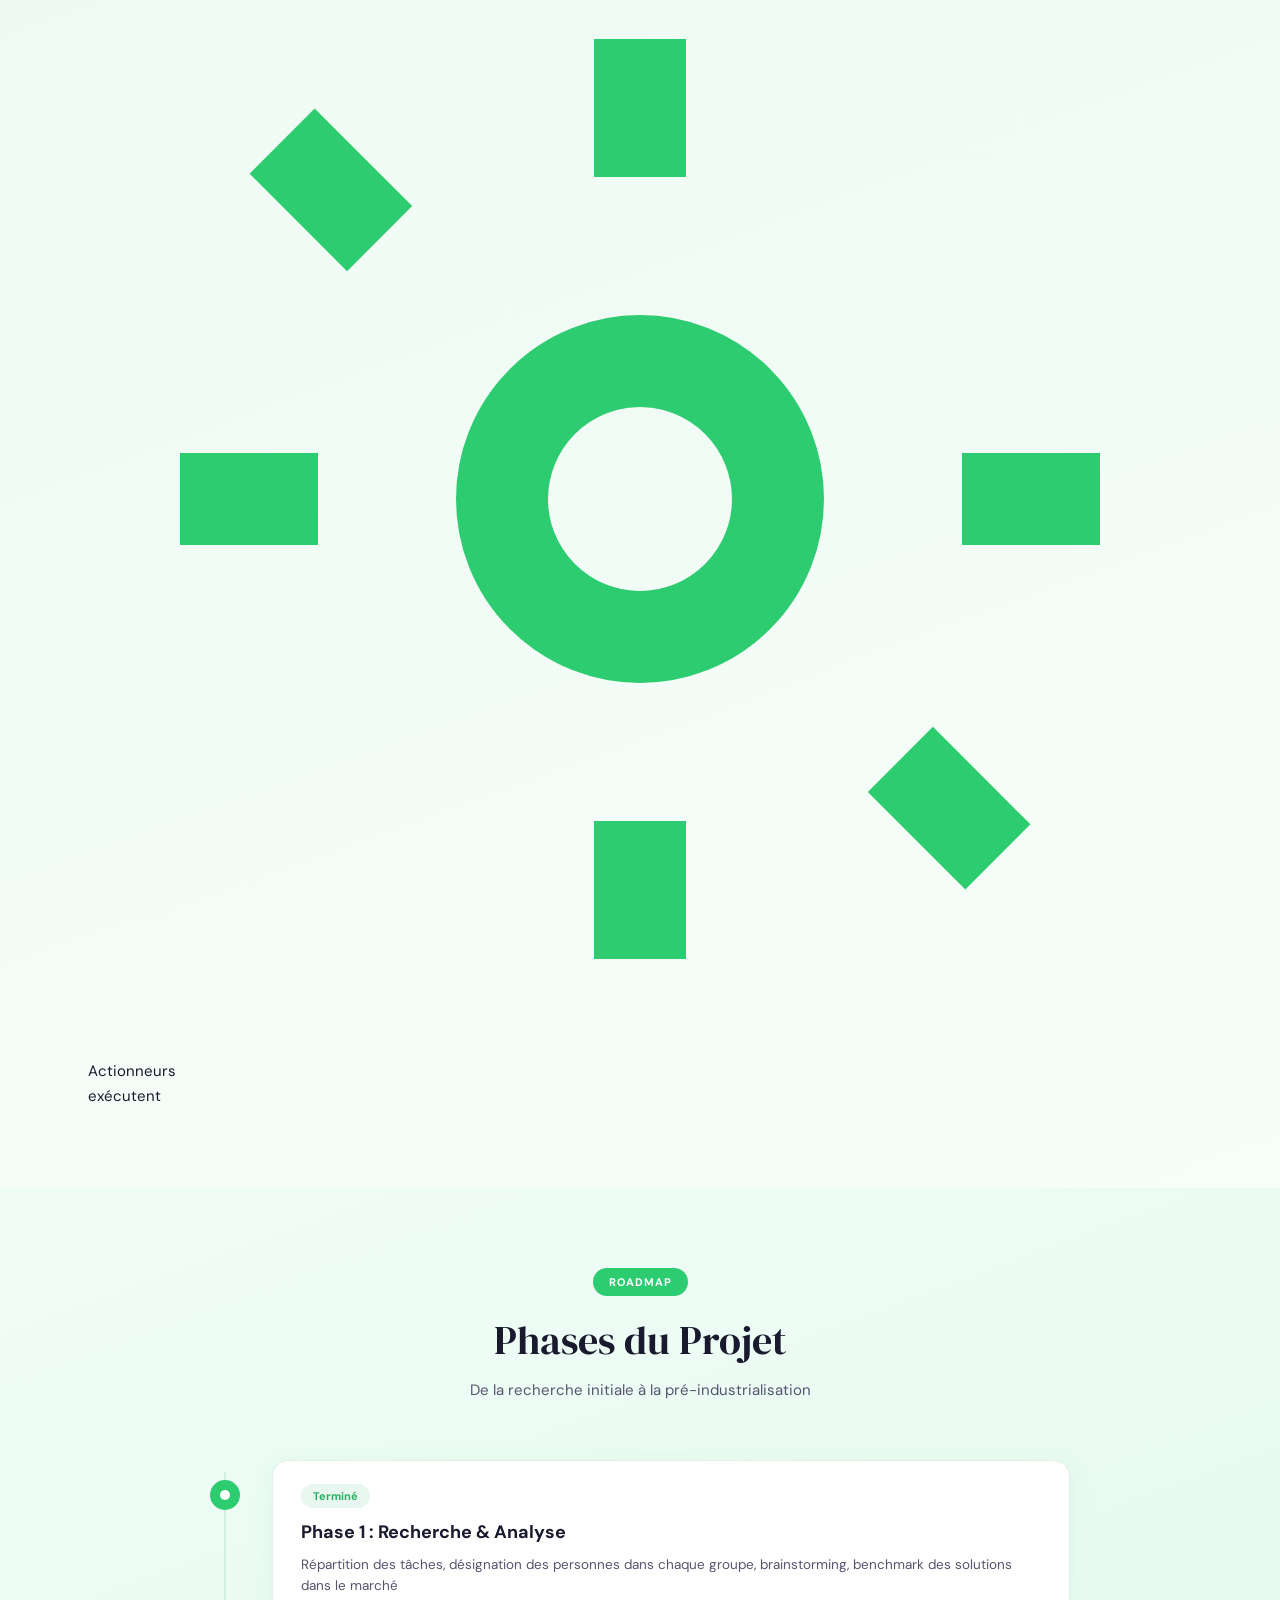
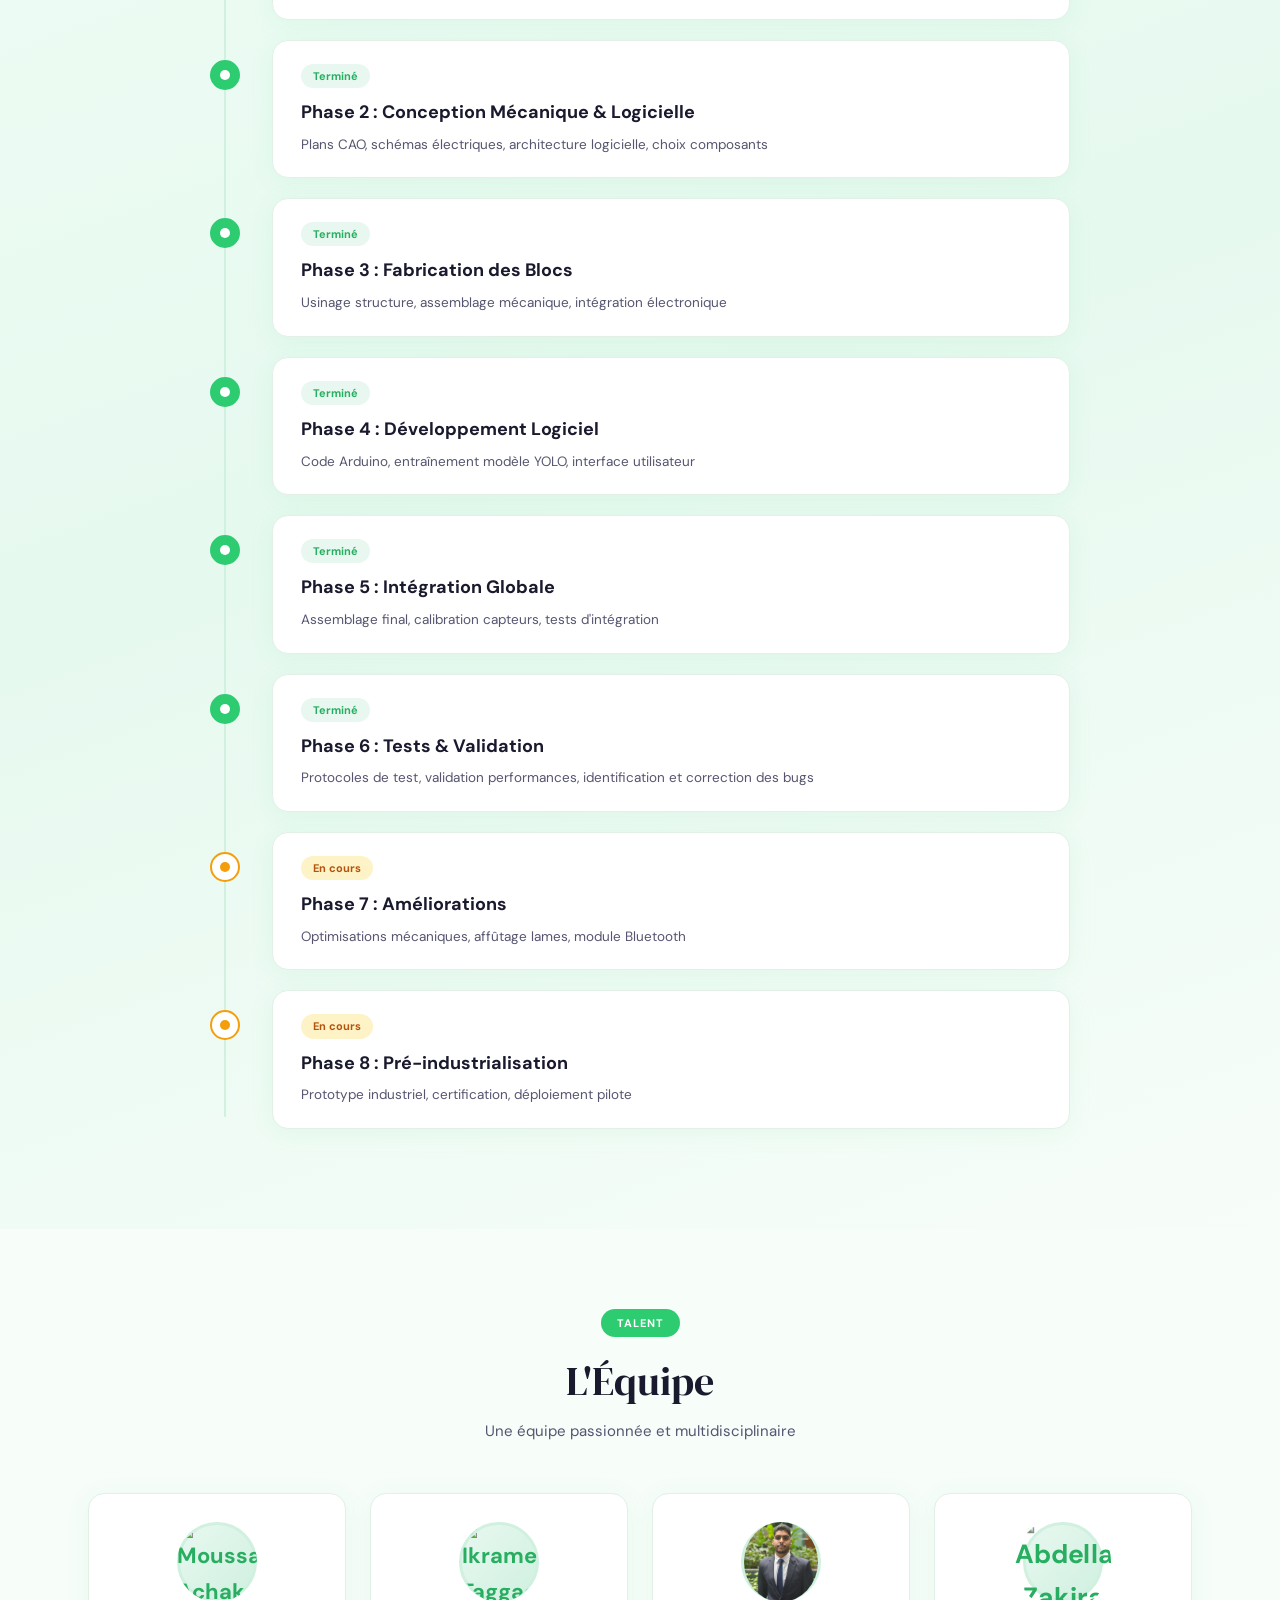
==== commit 1d1916a8: "Increase logo sizes" ====
--- a/frontend/index.html
+++ b/frontend/index.html
@@ -71,8 +71,8 @@
         }
 
         .nav-logo .logo-icon {
-            width: 32px;
-            height: 32px;
+            width: 40px;
+            height: 40px;
             background: var(--green);
             border-radius: 8px;
             display: flex;
@@ -81,14 +81,14 @@
         }
 
         .nav-logo .logo-icon svg {
-            width: 18px;
-            height: 18px;
+            width: 22px;
+            height: 22px;
             fill: white;
         }
 
         .nav-logo .logo-icon img {
-            width: 32px;
-            height: 32px;
+            width: 40px;
+            height: 40px;
         }
 
         .nav-right {
@@ -98,7 +98,7 @@
         }
 
         .nav-right img {
-            height: 28px;
+            height: 36px;
         }
 
         /* ── HERO ── */
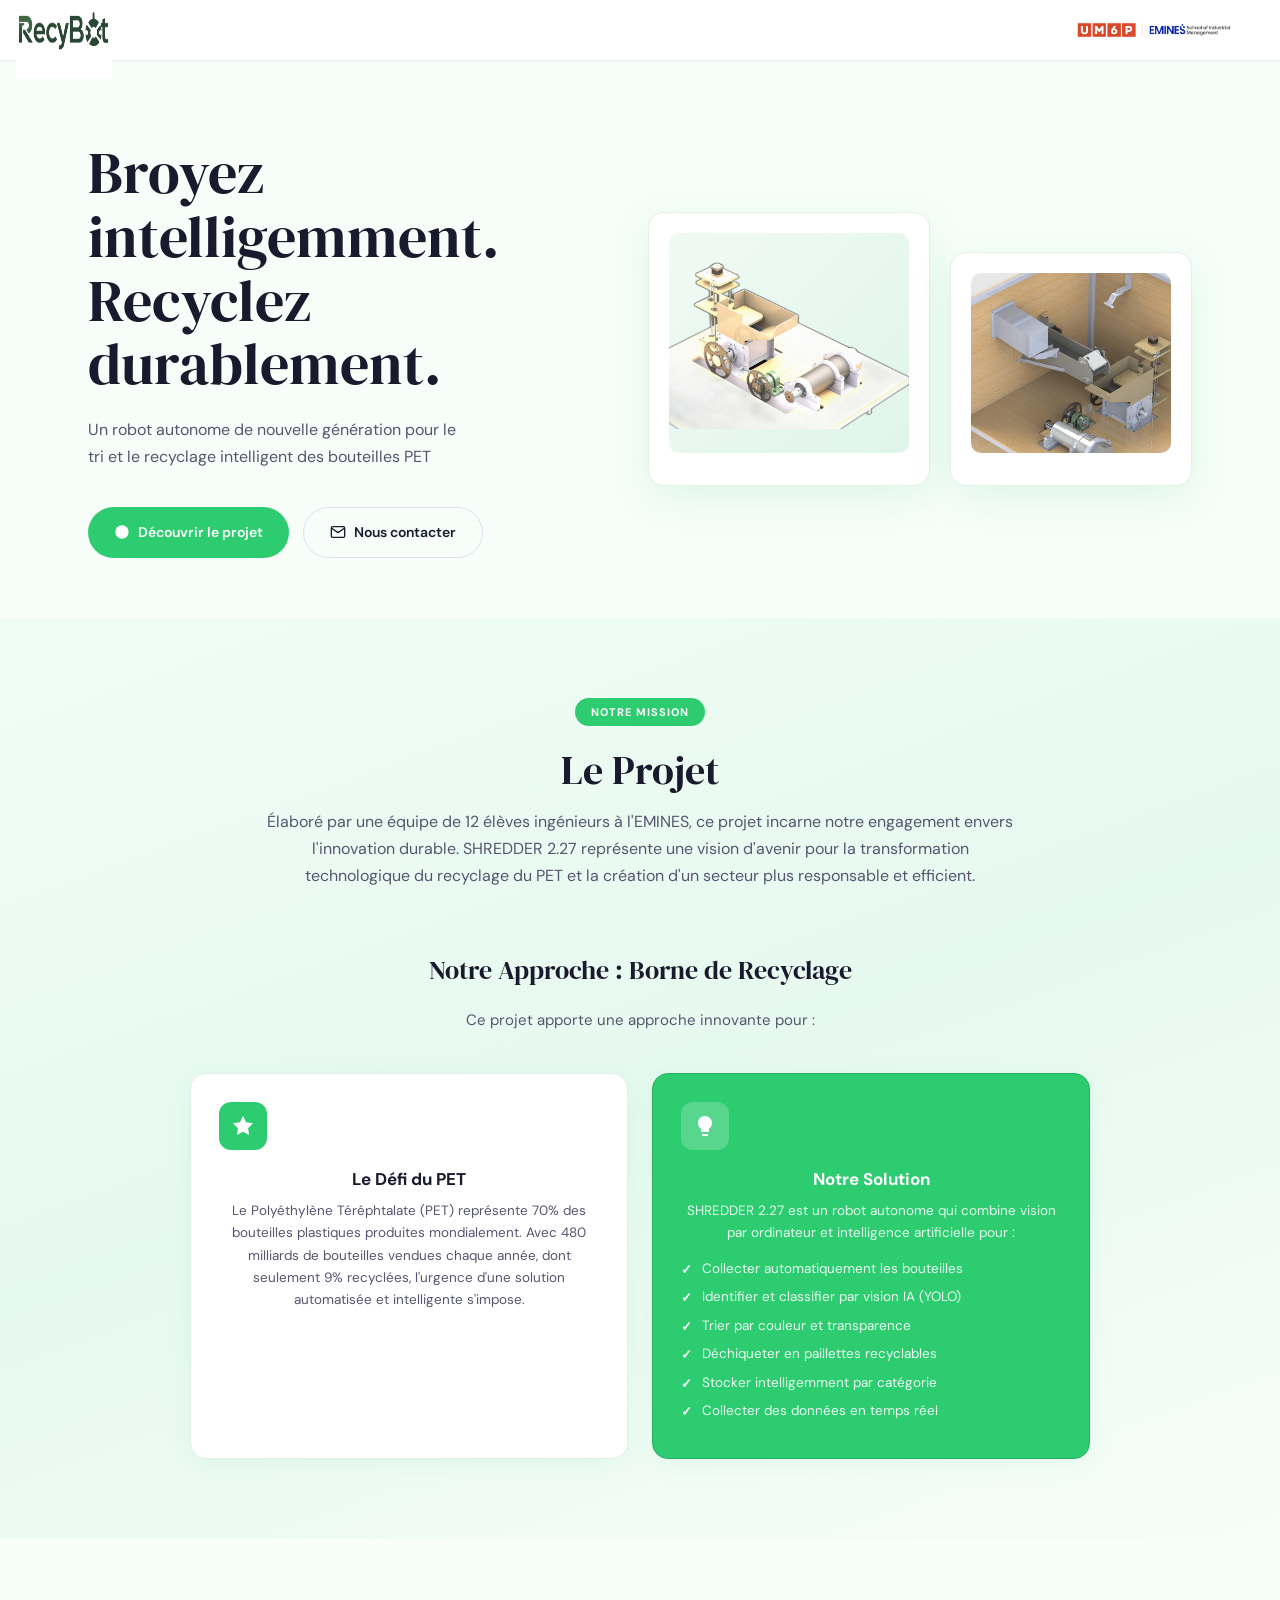
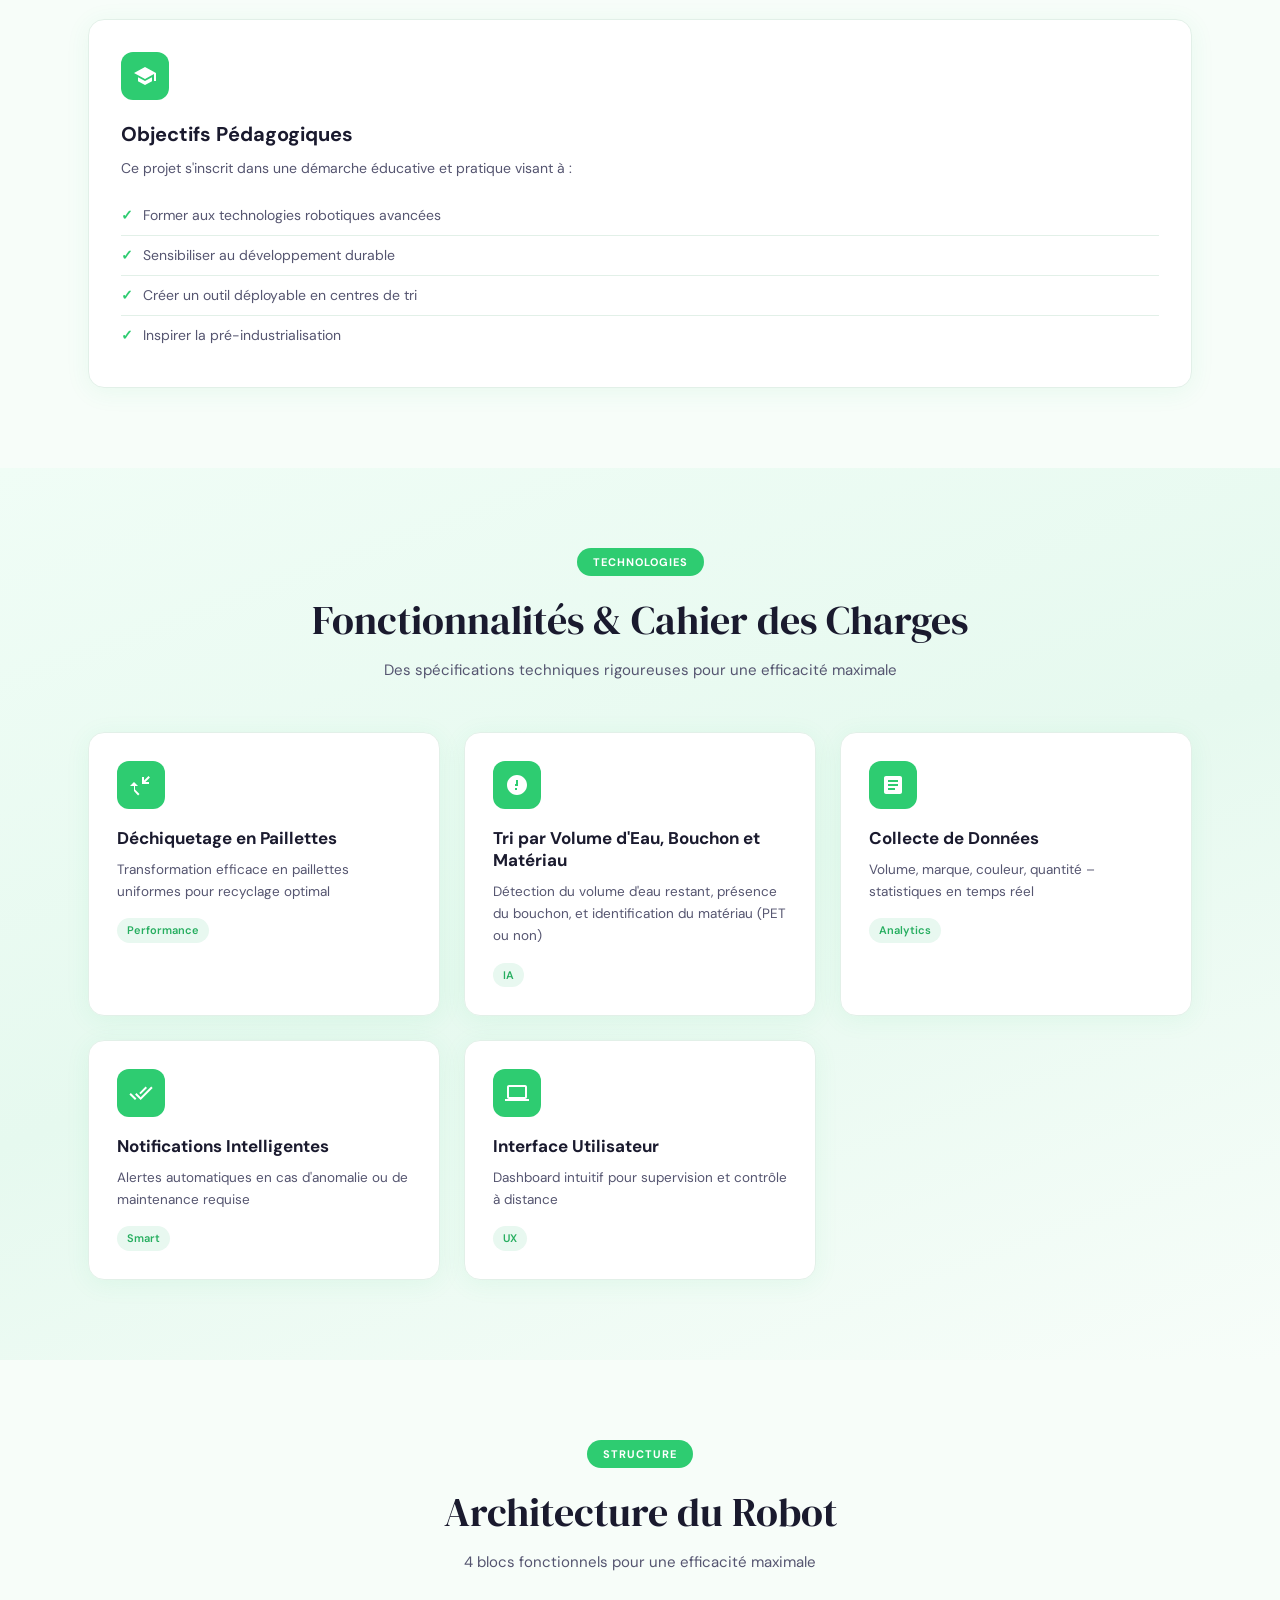
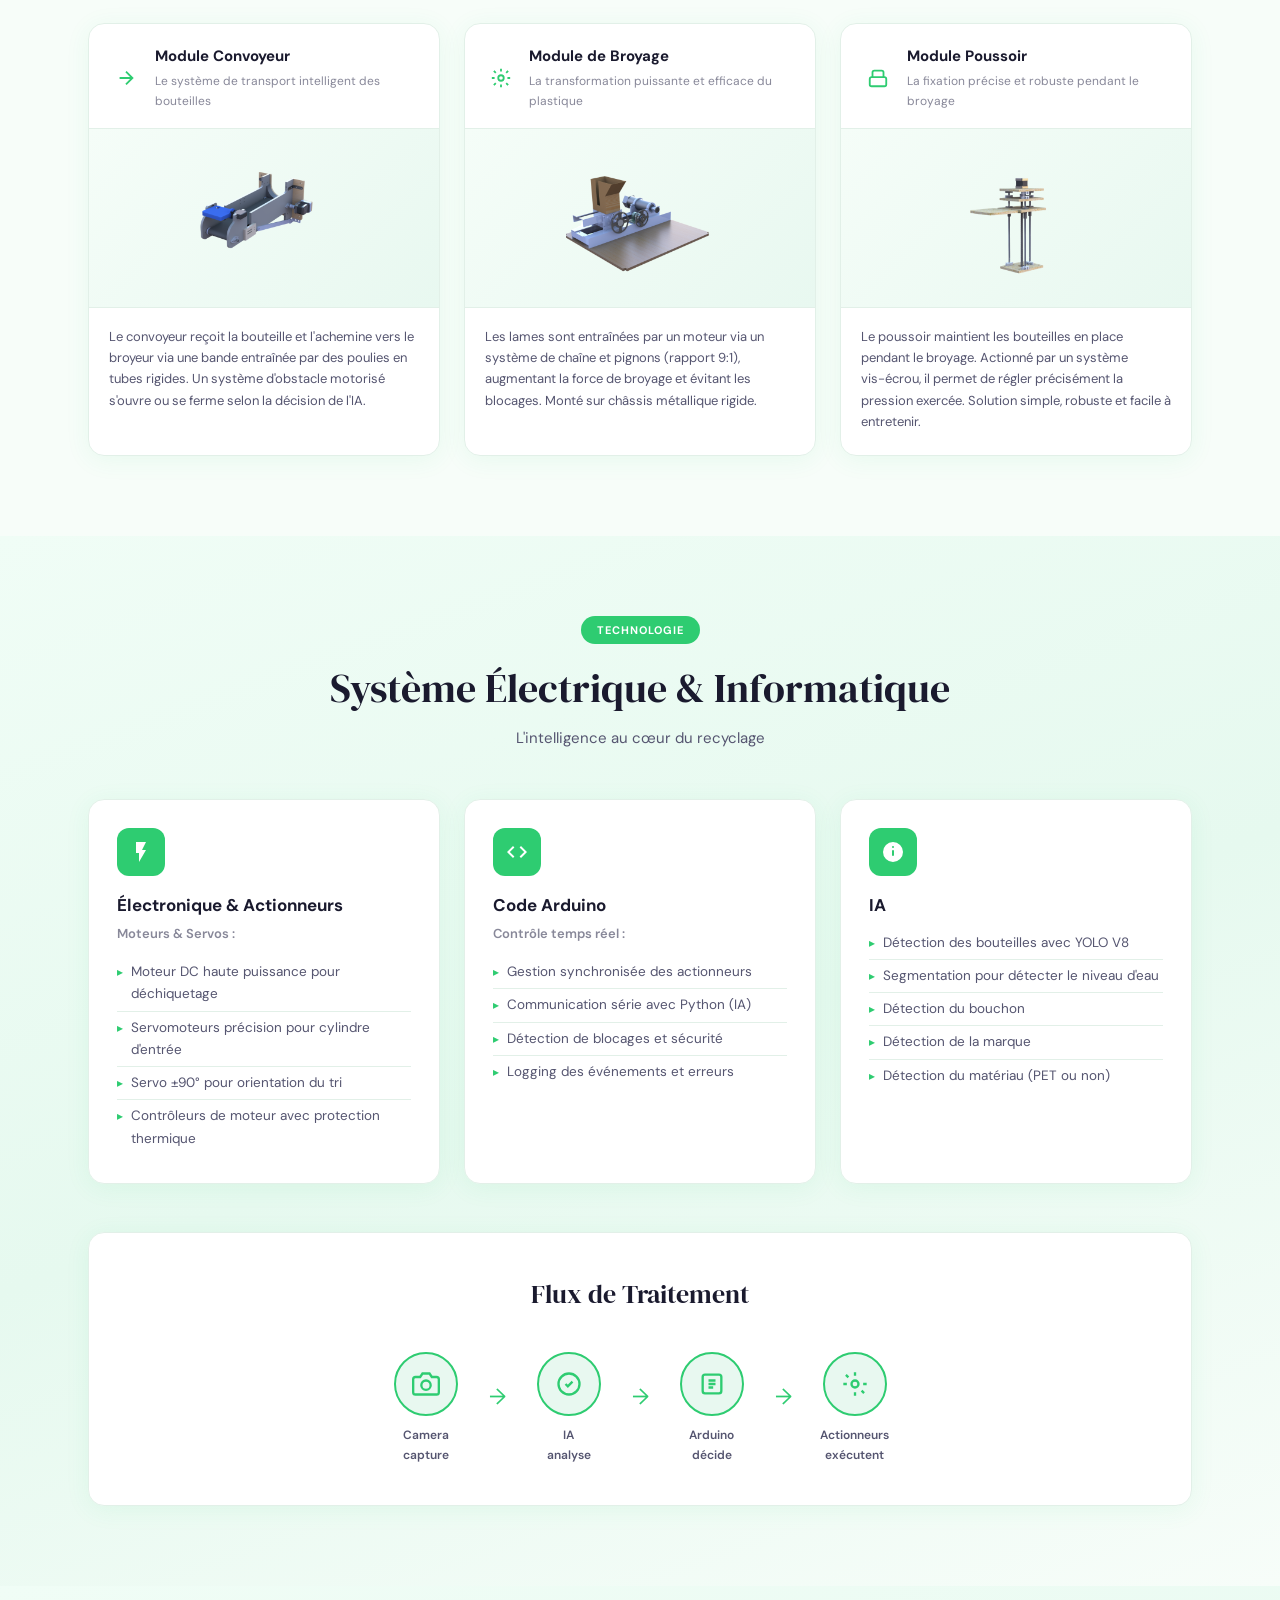
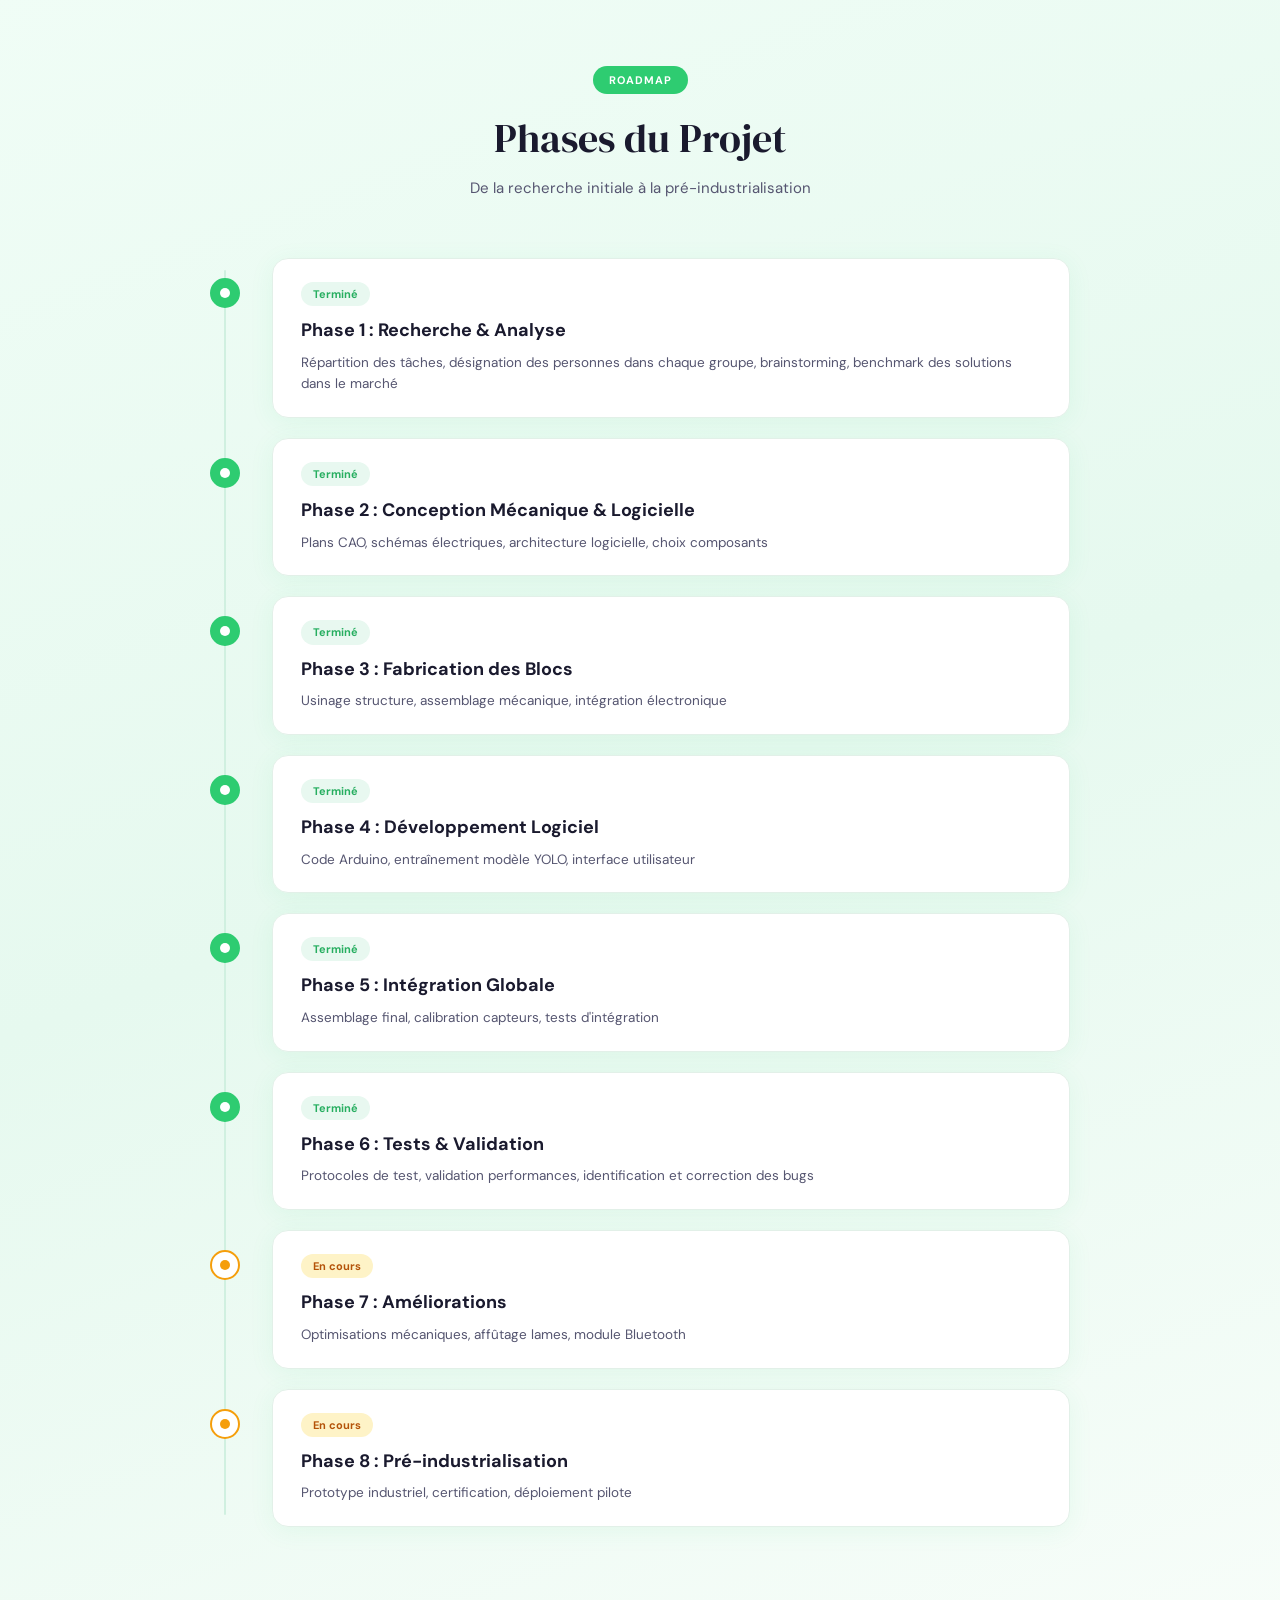
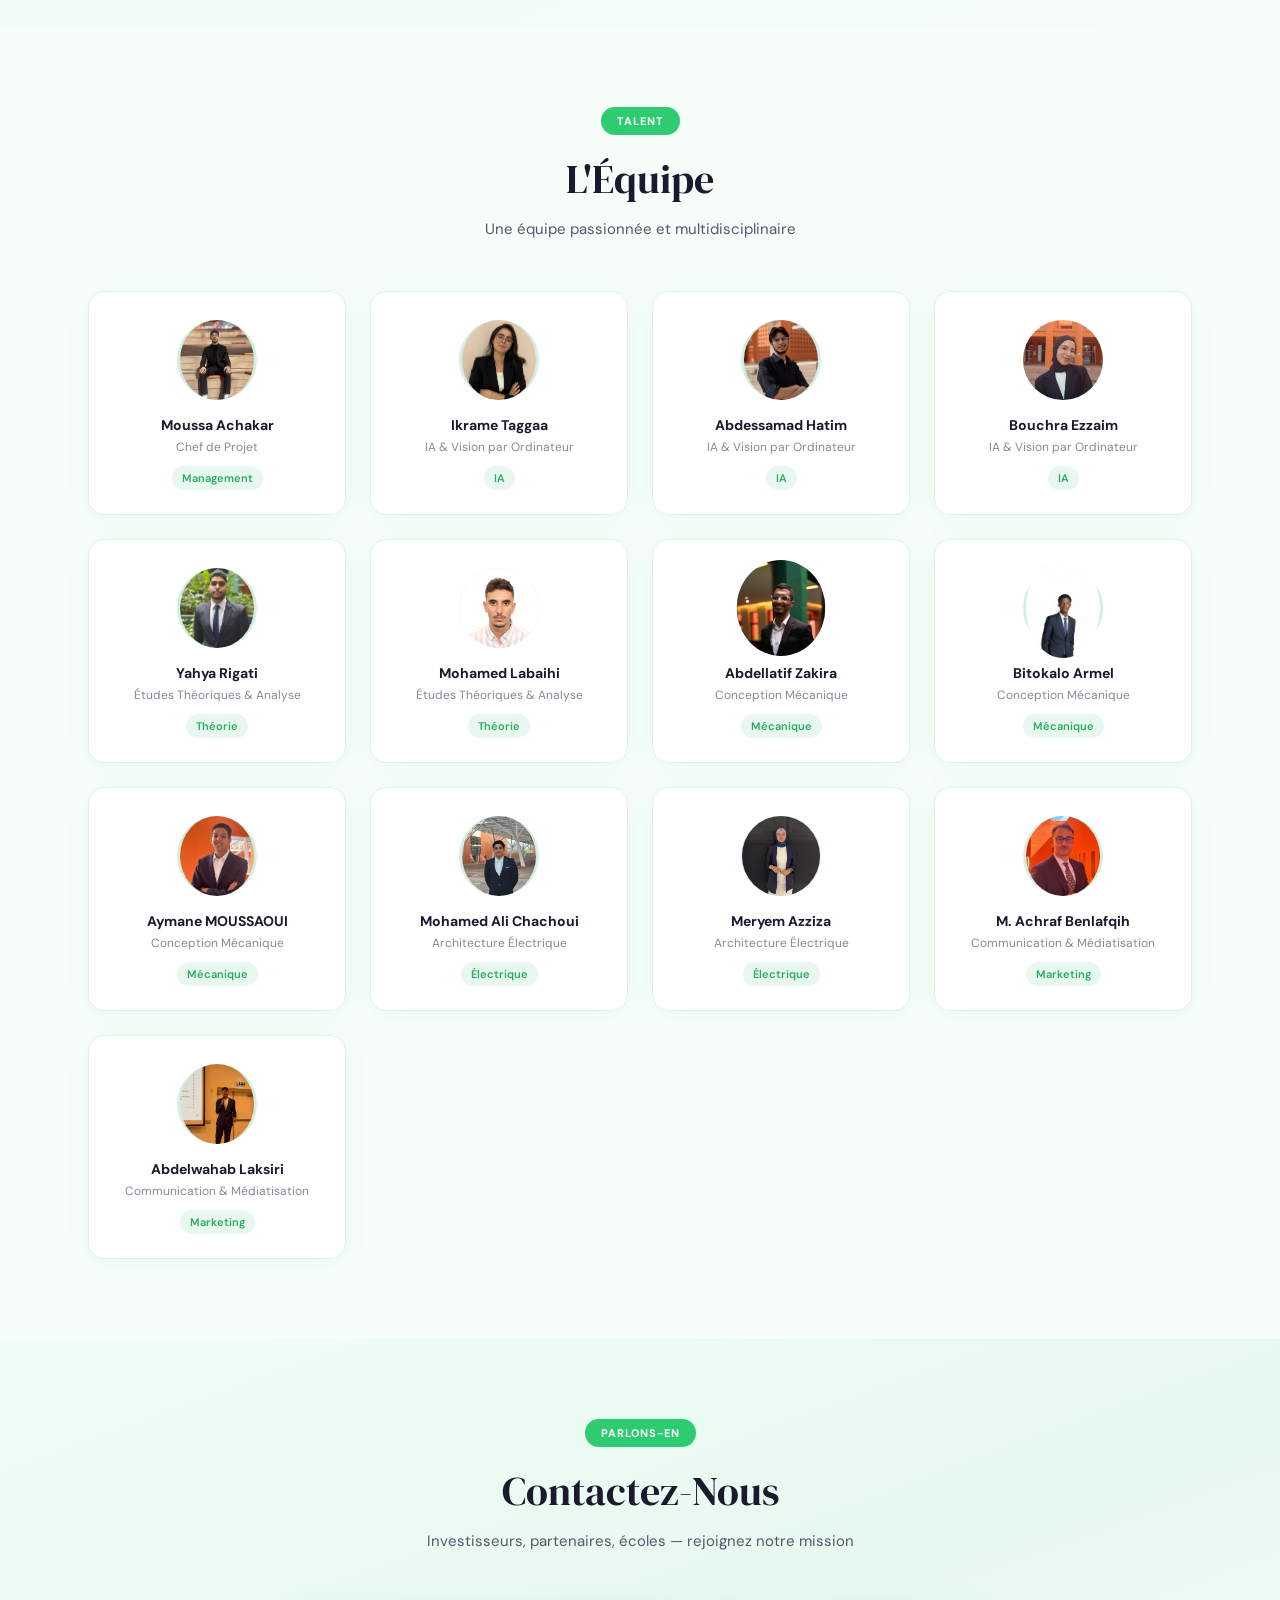
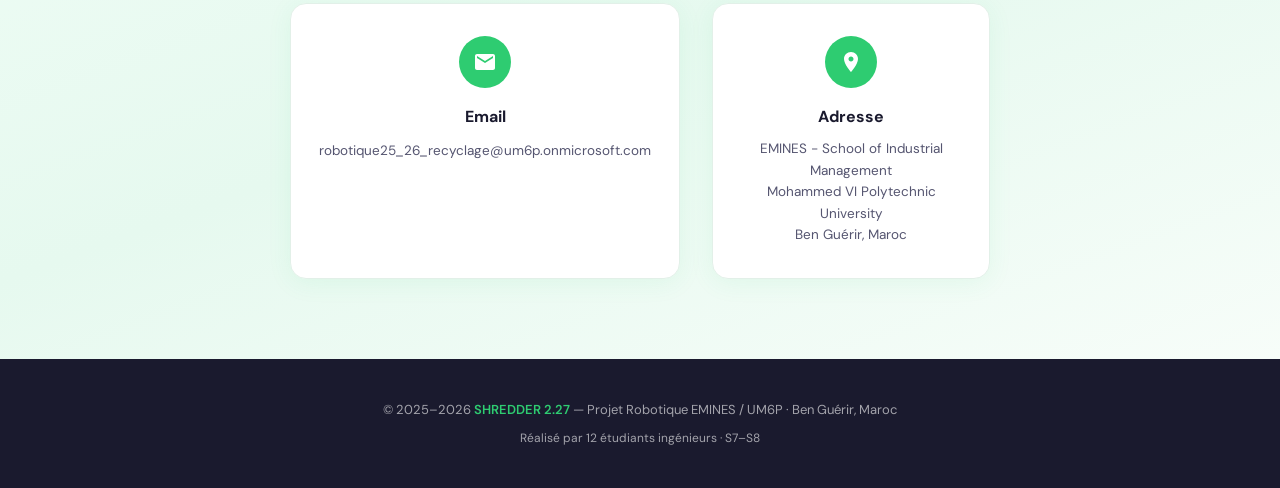
==== commit 7d16f55c: "feat: add new images and update team section" ====
--- a/frontend/index.html
+++ b/frontend/index.html
@@ -71,8 +71,8 @@
         }
 
         .nav-logo .logo-icon {
-            width: 40px;
-            height: 40px;
+            width: 32px;
+            height: 32px;
             background: var(--green);
             border-radius: 8px;
             display: flex;
@@ -81,14 +81,14 @@
         }
 
         .nav-logo .logo-icon svg {
-            width: 22px;
-            height: 22px;
+            width: 18px;
+            height: 18px;
             fill: white;
         }
 
         .nav-logo .logo-icon img {
-            width: 40px;
-            height: 40px;
+            width: 32px;
+            height: 32px;
         }
 
         .nav-right {
@@ -98,7 +98,7 @@
         }
 
         .nav-right img {
-            height: 36px;
+            height: 28px;
         }
 
         /* ── HERO ── */
@@ -499,542 +499,196 @@
             gap: 8px;
         }
 
-        .team-grid {
-            display: grid;
-            grid-template-columns: repeat(auto-fill, minmax(120px, 1fr));
-            gap: 24px;
-            margin-top: 40px;
-        }
-
-        .team-member {
+        .tech-list li:last-child {
+            border-bottom: none;
+        }
+
+        .tech-list li::before {
+            content: '▸';
+            color: var(--green);
+            font-size: 12px;
+            flex-shrink: 0;
+            margin-top: 2px;
+        }
+
+        /* ── FLUX ── */
+        .flux-wrap {
+            background: white;
+            border-radius: var(--radius);
+            border: 1px solid var(--border);
+            padding: 40px;
+            margin-top: 48px;
+            box-shadow: var(--shadow);
+        }
+
+        .flux-wrap h3 {
             text-align: center;
-        }
-
-        .team-member img {
-            width: 80px;
-            height: 80px;
+            font-family: 'DM Serif Display', serif;
+            font-size: 26px;
+            font-weight: 400;
+            margin-bottom: 36px;
+            color: var(--text);
+        }
+
+        .flux-steps {
+            display: flex;
+            align-items: center;
+            justify-content: center;
+            gap: 0;
+            flex-wrap: wrap;
+        }
+
+        .flux-step {
+            display: flex;
+            flex-direction: column;
+            align-items: center;
+            gap: 10px;
+            min-width: 110px;
+        }
+
+        .flux-circle {
+            width: 64px;
+            height: 64px;
+            background: var(--green-light);
+            border: 2px solid var(--green);
             border-radius: 50%;
-            object-fit: cover;
-            margin-bottom: 12px;
-            border: 3px solid white;
-            box-shadow: 0 2px 8px rgba(0, 0, 0, 0.08);
-        }
-
-        .team-member h4 {
+            display: flex;
+            align-items: center;
+            justify-content: center;
+        }
+
+        .flux-circle svg {
+            width: 28px;
+            height: 28px;
+            stroke: var(--green);
+            fill: none;
+            stroke-width: 2;
+        }
+
+        .flux-step span {
+            font-size: 12px;
+            font-weight: 600;
+            color: var(--text-light);
+            text-align: center;
+        }
+
+        .flux-arrow {
+            color: var(--green);
+            font-size: 22px;
+            margin: 0 8px;
+            margin-bottom: 22px;
+        }
+
+        /* ── OBJECTIFS PÉDA ── */
+        .peda-card {
+            background: white;
+            border-radius: var(--radius);
+            border: 1px solid var(--border);
+            padding: 32px;
+            box-shadow: var(--shadow);
+        }
+
+        .peda-list {
+            list-style: none;
+            margin-top: 16px;
+        }
+
+        .peda-list li {
+            display: flex;
+            align-items: center;
+            gap: 10px;
             font-size: 14px;
+            color: var(--text-light);
+            padding: 8px 0;
+            border-bottom: 1px solid var(--border);
+        }
+
+        .peda-list li:last-child {
+            border-bottom: none;
+        }
+
+        .peda-list li::before {
+            content: '✓';
+            color: var(--green);
+            font-weight: 700;
+        }
+
+        /* ── FOOTER ── */
+        footer {
+            background: var(--text);
+            color: rgba(255, 255, 255, 0.6);
+            text-align: center;
+            padding: 40px 48px;
+            font-size: 13px;
+        }
+
+        footer span {
+            color: var(--green);
             font-weight: 600;
-            color: var(--text);
-            margin-bottom: 2px;
-        }
-
-        .team-member p {
-            font-size: 12px;
-            color: var(--text-muted);
+        }
+
+        /* ── ANIMATIONS ── */
+        @keyframes fadeUp {
+            from {
+                opacity: 0;
+                transform: translateY(24px);
+            }
+
+            to {
+                opacity: 1;
+                transform: translateY(0);
+            }
+        }
+
+        .fade-up {
+            animation: fadeUp 0.6s ease both;
+        }
+
+        .delay-1 {
+            animation-delay: 0.1s;
+        }
+
+        .delay-2 {
+            animation-delay: 0.2s;
+        }
+
+        .delay-3 {
+            animation-delay: 0.3s;
+        }
+
+        .delay-4 {
+            animation-delay: 0.4s;
+        }
+
+        /* ── RESPONSIVE ── */
+        @media (max-width: 900px) {
+            .hero {
+                grid-template-columns: 1fr;
+                padding: 48px 24px;
+            }
+
+            .hero-left h1 {
+                font-size: 40px;
+            }
+
+            .cards-2,
+            .cards-3 {
+                grid-template-columns: 1fr;
+            }
+
+            nav {
+                padding: 14px 24px;
+            }
+
+            section {
+                padding: 60px 24px;
+            }
+
+            .mission-wrap {
+                padding: 60px 24px;
+            }
         }
     </style>
-</head>
-
-<body>
-    <nav>
-        <a href="#" class="nav-logo">
-            <div class="logo-icon">
-                <img src="images/logo.png" alt="SHREDDER Logo" />
-            </div>
-        </a>
-        <div class="nav-right">
-            <img src="images/emineslogo.webp" alt="Emines Logo" />
-        </div>
-    </nav>
-
-    <header class="hero">
-        <div class="hero-left">
-            <h1>La Révolution du Recyclage à Votre Portée</h1>
-            <p>
-                Découvrez SHREDDER 2.27, la borne de recyclage qui identifie, trie
-                et compacte vos déchets pour un avenir plus vert.
-            </p>
-            <div class="hero-btns">
-                <a href="#video" class="btn-primary">
-                    <svg fill="currentColor" viewBox="0 0 16 16" height="1em" width="1em">
-                        <path
-                            d="m11.596 8.697-6.363 3.692c-.54.313-1.233-.066-1.233-.697V4.308c0-.63.692-1.01 1.233-.696l6.363 3.692a.802.802 0 0 1 0 1.393z">
-                        </path>
-                    </svg>
-                    Voir la Démo
-                </a>
-                <a href="#contact" class="btn-outline">Nous Contacter</a>
-            </div>
-        </div>
-        <div class="hero-right">
-            <div class="robot-card robot-card-sm">
-                <div class="robot-3d robot-3d-sm">
-                    <!-- 3D model placeholder -->
-                </div>
-                <p>MODÈLE 3D</p>
-            </div>
-            <div class="robot-card">
-                <div class="robot-3d">
-                    <!-- 3D model placeholder -->
-                </div>
-                <p>SHREDDER 2.27</p>
-            </div>
-        </div>
-    </header>
-
-    <main>
-        <section class="mission-wrap">
-            <span class="pill">Notre Mission</span>
-            <h2 class="section-title">
-                Transformer Chaque Déchet en Opportunité
-            </h2>
-            <p class="section-sub">
-                SHREDDER 2.27 n'est pas juste une poubelle. C'est un système
-                intelligent qui utilise l'IA pour reconnaître les types de plastique
-                et de canettes, les trie, et les prépare pour le recyclage. Notre
-                objectif est de rendre le recyclage simple, efficace et gratifiant
-                pour tous.
-            </p>
-            <div class="cards-2">
-                <div class="card">
-                    <div class="card-icon">
-                        <svg fill="currentColor" viewBox="0 0 16 16" height="1em" width="1em">
-                            <path
-                                d="M11.742 10.344a6.5 6.5 0 1 0-1.397 1.398h-.001c.03.04.062.078.098.115l3.85 3.85a1 1 0 0 0 1.415-1.414l-3.85-3.85a1.007 1.007 0 0 0-.115-.1zM12 6.5a5.5 5.5 0 1 1-11 0 5.5 5.5 0 0 1 11 0z">
-                            </path>
-                        </svg>
-                    </div>
-                    <h3>Identification par IA</h3>
-                    <p>
-                        Notre caméra intelligente analyse et identifie instantanément le
-                        type de déchet inséré.
-                    </p>
-                </div>
-                <div class="card card-dark">
-                    <div class="card-icon">
-                        <svg fill="currentColor" viewBox="0 0 16 16" height="1em" width="1em">
-                            <path
-                                d="M2.5 0a.5.5 0 0 1 .5.5V1h1V.5a.5.5 0 0 1 1 0V1h1V.5a.5.5 0 0 1 1 0V1h1V.5a.5.5 0 0 1 1 0V1h1V.5a.5.5 0 0 1 1 0V1h.5a.5.5 0 0 1 0 1H.5a.5.5 0 0 1 0-1H1V.5a.5.5 0 0 1 .5-.5M15 2H1v12h14zM1 3.5a.5.5 0 0 0 .5.5h13a.5.5 0 0 0 0-1h-13a.5.5 0 0 0-.5.5m0 2a.5.5 0 0 0 .5.5h13a.5.5 0 0 0 0-1h-13a.5.5 0 0 0-.5.5m0 2a.5.5 0 0 0 .5.5h13a.5.5 0 0 0 0-1h-13a.5.5 0 0 0-.5.5m0 2a.5.5 0 0 0 .5.5h13a.5.5 0 0 0 0-1h-13a.5.5 0 0 0-.5.5m0 2a.5.5 0 0 0 .5.5h13a.5.5 0 0 0 0-1h-13a.5.5 0 0 0-.5.5">
-                            </path>
-                        </svg>
-                    </div>
-                    <h3>Tri Automatisé</h3>
-                    <p>
-                        Les déchets sont dirigés vers le compartiment approprié grâce à
-                        un système de tri mécanique précis.
-                    </p>
-                </div>
-            </div>
-        </section>
-
-        <section class="bg-gradient">
-            <div class="text-center">
-                <span class="pill">Nos Modules</span>
-                <h2 class="section-title">Une Conception Modulaire et Robuste</h2>
-                <p class="section-sub">
-                    SHREDDER 2.27 est construit avec des composants de haute qualité
-                    pour assurer fiabilité et performance. Chaque module a été pensé
-                    pour une efficacité maximale.
-                </p>
-            </div>
-            <div class="cards-3">
-                <div class="module-card">
-                    <div class="module-header">
-                        <div class="module-icon">
-                            <!-- Icon placeholder -->
-                        </div>
-                        <div>
-                            <h3>Module de Broyage</h3>
-                            <p>Plastique et Canettes</p>
-                        </div>
-                    </div>
-                    <div class="module-img">
-                        <!-- Illustration placeholder -->
-                    </div>
-                    <div class="module-body">
-                        Réduit le volume des déchets pour un stockage optimisé et un
-                        recyclage facilité.
-                    </div>
-                </div>
-                <div class="module-card">
-                    <div class="module-header">
-                        <div class="module-icon">
-                            <!-- Icon placeholder -->
-                        </div>
-                        <div>
-                            <h3>Convoyeur</h3>
-                            <p>Transport Interne</p>
-                        </div>
-                    </div>
-                    <div class="module-img">
-                        <!-- Illustration placeholder -->
-                    </div>
-                    <div class="module-body">
-                        Achemine les déchets de l'entrée vers les zones de tri et de
-                        broyage.
-                    </div>
-                </div>
-                <div class="module-card">
-                    <div class="module-header">
-                        <div class="module-icon">
-                            <!-- Icon placeholder -->
-                        </div>
-                        <div>
-                            <h3>Interface Utilisateur</h3>
-                            <p>Écran Tactile</p>
-                        </div>
-                    </div>
-                    <div class="module-img">
-                        <!-- Illustration placeholder -->
-                    </div>
-                    <div class="module-body">
-                        Un écran simple et intuitif pour guider l'utilisateur et
-                        afficher les statistiques.
-                    </div>
-                </div>
-            </div>
-        </section>
-
-        <section id="video">
-            <div class="text-center">
-                <span class="pill">Démonstration</span>
-                <h2 class="section-title">Voyez SHREDDER 2.27 en Action</h2>
-                <p class="section-sub">
-                    Notre vidéo de démonstration vous montre le parcours d'un déchet,
-                    de son insertion à sa transformation.
-                </p>
-            </div>
-            <div style="
-            position: relative;
-            padding-bottom: 56.25%;
-            height: 0;
-            overflow: hidden;
-            max-width: 800px;
-            margin: 0 auto;
-            border-radius: var(--radius);
-            box-shadow: var(--shadow-lg);
-          ">
-                <iframe style="
-              position: absolute;
-              top: 0;
-              left: 0;
-              width: 100%;
-              height: 100%;
-            " src="https://www.youtube.com/embed/YOUR_VIDEO_ID" title="YouTube video player" frameborder="0"
-                    allow="accelerometer; autoplay; clipboard-write; encrypted-media; gyroscope; picture-in-picture"
-                    allowfullscreen></iframe>
-            </div>
-        </section>
-
-        <section class="bg-gradient">
-            <div class="text-center">
-                <span class="pill">L'Équipe</span>
-                <h2 class="section-title">Les Esprits derrière l'Innovation</h2>
-                <p class="section-sub">
-                    Une équipe passionnée de développeurs, designers et ingénieurs
-                    unis par une vision commune : un monde plus propre.
-                </p>
-            </div>
-            <div class="team-grid">
-                <div class="team-member">
-                    <img src="images/photo_professionnelle.jpg" alt="Ikrame TAGGAA" />
-                    <h4>Ikrame TAGGAA</h4>
-                    <p>Chef de Projet</p>
-                </div>
-                <div class="team-member">
-                    <img src="images/bouchra.jpg" alt="Bouchra" />
-                    <h4>Bouchra</h4>
-                    <p>Développeuse IA</p>
-                </div>
-                <div class="team-member">
-                    <img src="images/armel.jpeg" alt="Armel" />
-                    <h4>Armel</h4>
-                    <p>Ingénieur Mécanique</p>
-                </div>
-                <div class="team-member">
-                    <img src="images/Ali.jpeg" alt="Ali" />
-                    <h4>Ali</h4>
-                    <p>Designer UI/UX</p>
-                </div>
-                <div class="team-member">
-                    <img src="images/Abdellatif.jpg" alt="Abdellatif" />
-                    <h4>Abdellatif</h4>
-                    <p>Développeur Backend</p>
-                </div>
-                <div class="team-member">
-                    <img src="images/Yahya RIGATI.jpg" alt="Yahya RIGATI" />
-                    <h4>Yahya RIGATI</h4>
-                    <p>Spécialiste IoT</p>
-                </div>
-                <div class="team-member">
-                    <img src="images/Abdelwahab LAKSIRI.jpg" alt="Abdelwahab LAKSIRI" />
-                    <h4>Abdelwahab LAKSIRI</h4>
-                    <p>Marketing</p>
-                </div>
-                <div class="team-member">
-                    <img src="images/Abdessamad HATIM.jpeg" alt="Abdessamad HATIM" />
-                    <h4>Abdessamad HATIM</h4>
-                    <p>Qualité & Test</p>
-                </div>
-                <div class="team-member">
-                    <img src="images/Meryem AZZIZA.jpg" alt="Meryem AZZIZA" />
-                    <h4>Meryem AZZIZA</h4>
-                    <p>Communication</p>
-                </div>
-                <div class="team-member">
-                    <img src="images/MOUSSAOUI AYMANE.jpg" alt="Aymane MOUSSAOUI" />
-                    <h4>Aymane MOUSSAOUI</h4>
-                    <p>Data Scientist</p>
-                </div>
-                <div class="team-member">
-                    <img src="images/moussa.jpg" alt="Moussa" />
-                    <h4>Moussa</h4>
-                    <p>Stagiaire</p>
-                </div>
-            </div>
-        </section>
-
-        <section id="contact">
-            <div class="text-center">
-                <span class="pill">Contact</span>
-                <h2 class="section-title">Contactez-nous</h2>
-                <p class="section-sub">
-                    Vous avez des questions ou souhaitez collaborer ? Remplissez le
-                    formulaire ci-dessous.
-                </p>
-            </div>
-            <form style="
-            max-width: 600px;
-            margin: 0 auto;
-            display: grid;
-            gap: 16px;
-          ">
-                <input type="text" placeholder="Nom" style="
-              padding: 12px;
-              border-radius: 8px;
-              border: 1px solid var(--border);
-            " />
-                <input type="email" placeholder="Email" style="
-              padding: 12px;
-              border-radius: 8px;
-              border: 1px solid var(--border);
-            " />
-                <textarea placeholder="Message" rows="5" style="
-              padding: 12px;
-              border-radius: 8px;
-              border: 1px solid var(--border);
-              resize: vertical;
-            "></textarea>
-                <button type="submit" class="btn-primary" style="justify-content: center">
-                    Envoyer
-                </button>
-            </form>
-        </section>
-    </main>
-
-    <footer style="
-        background: var(--green-mid);
-        padding: 40px 48px;
-        text-align: center;
-        margin-top: 60px;
-      ">
-        <p style="color: var(--green-dark); font-size: 14px">
-            &copy; 2024 SHREDDER 2.27. Tous droits réservés.
-        </p>
-    </footer>
-</body>
-
-</html>
-
-.tech-list li:last-child {
-border-bottom: none;
-}
-
-.tech-list li::before {
-content: '▸';
-color: var(--green);
-font-size: 12px;
-flex-shrink: 0;
-margin-top: 2px;
-}
-
-/* ── FLUX ── */
-.flux-wrap {
-background: white;
-border-radius: var(--radius);
-border: 1px solid var(--border);
-padding: 40px;
-margin-top: 48px;
-box-shadow: var(--shadow);
-}
-
-.flux-wrap h3 {
-text-align: center;
-font-family: 'DM Serif Display', serif;
-font-size: 26px;
-font-weight: 400;
-margin-bottom: 36px;
-color: var(--text);
-}
-
-.flux-steps {
-display: flex;
-align-items: center;
-justify-content: center;
-gap: 0;
-flex-wrap: wrap;
-}
-
-.flux-step {
-display: flex;
-flex-direction: column;
-align-items: center;
-gap: 10px;
-min-width: 110px;
-}
-
-.flux-circle {
-width: 64px;
-height: 64px;
-background: var(--green-light);
-border: 2px solid var(--green);
-border-radius: 50%;
-display: flex;
-align-items: center;
-justify-content: center;
-}
-
-.flux-circle svg {
-width: 28px;
-height: 28px;
-stroke: var(--green);
-fill: none;
-stroke-width: 2;
-}
-
-.flux-step span {
-font-size: 12px;
-font-weight: 600;
-color: var(--text-light);
-text-align: center;
-}
-
-.flux-arrow {
-color: var(--green);
-font-size: 22px;
-margin: 0 8px;
-margin-bottom: 22px;
-}
-
-/* ── OBJECTIFS PÉDA ── */
-.peda-card {
-background: white;
-border-radius: var(--radius);
-border: 1px solid var(--border);
-padding: 32px;
-box-shadow: var(--shadow);
-}
-
-.peda-list {
-list-style: none;
-margin-top: 16px;
-}
-
-.peda-list li {
-display: flex;
-align-items: center;
-gap: 10px;
-font-size: 14px;
-color: var(--text-light);
-padding: 8px 0;
-border-bottom: 1px solid var(--border);
-}
-
-.peda-list li:last-child {
-border-bottom: none;
-}
-
-.peda-list li::before {
-content: '✓';
-color: var(--green);
-font-weight: 700;
-}
-
-/* ── FOOTER ── */
-footer {
-background: var(--text);
-color: rgba(255, 255, 255, 0.6);
-text-align: center;
-padding: 40px 48px;
-font-size: 13px;
-}
-
-footer span {
-color: var(--green);
-font-weight: 600;
-}
-
-/* ── ANIMATIONS ── */
-@keyframes fadeUp {
-from {
-opacity: 0;
-transform: translateY(24px);
-}
-
-to {
-opacity: 1;
-transform: translateY(0);
-}
-}
-
-.fade-up {
-animation: fadeUp 0.6s ease both;
-}
-
-.delay-1 {
-animation-delay: 0.1s;
-}
-
-.delay-2 {
-animation-delay: 0.2s;
-}
-
-.delay-3 {
-animation-delay: 0.3s;
-}
-
-.delay-4 {
-animation-delay: 0.4s;
-}
-
-/* ── RESPONSIVE ── */
-@media (max-width: 900px) {
-.hero {
-grid-template-columns: 1fr;
-padding: 48px 24px;
-}
-
-.hero-left h1 {
-font-size: 40px;
-}
-
-.cards-2,
-.cards-3 {
-grid-template-columns: 1fr;
-}
-
-nav {
-padding: 14px 24px;
-}
-
-section {
-padding: 60px 24px;
-}
-
-.mission-wrap {
-padding: 60px 24px;
-}
-}
-</style>
 </head>
 
 <body>
@@ -1043,11 +697,11 @@
     <nav>
         <a class="nav-logo" href="#">
             <div class="logo-icon" style="background: none;">
-                <img src="images/recybot.png" alt="Recybot Logo" style="width: 96px; height: 96px;">
+                <img src="images/logo.png" alt="Recybot Logo" style="width: 96px; height: 96px;">
             </div>
         </a>
         <div class="nav-right">
-            <img src="images/emines-um6p-logo.png" alt="Emines UM6P Logo" style="height: 28px;">
+            <img src="images/emineslogo.webp" alt="Emines UM6P Logo" style="height: 28px;">
         </div>
     </nav>
 
@@ -1077,13 +731,14 @@
             <!-- Robot card 1 — remplacer le SVG par <img src="total_vue.JPG"> -->
             <div class="robot-card fade-up delay-1">
                 <div class="robot-3d">
-                    <img src="total_vue.JPG" alt="Robot Card 1" style="max-width: 100%; height: auto;">
+                    <img src="images/system_broyage_without_bg.png" alt="Robot Card 1"
+                        style="max-width: 100%; height: auto;">
                 </div>
             </div>
             <!-- Robot card 2 — remplacer par <img src="total.JPG"> -->
             <div class="robot-card robot-card-sm fade-up delay-2">
                 <div class="robot-3d robot-3d-sm">
-                    <img src="total.JPG" alt="Robot Card 2" style="max-width: 100%; height: auto;">
+                    <img src="images/Untitled.JPG" alt="Robot Card 2" style="max-width: 100%; height: auto;">
                 </div>
             </div>
         </div>
@@ -1254,7 +909,7 @@
                     </div>
                 </div>
                 <div class="module-img">
-                    <img src="convoyeur_without_bg.png" alt="Convoyeur" style="max-height:160px;">
+                    <img src="images/6.png" alt="Convoyeur" style="max-height:160px;">
                 </div>
                 <div class="module-body">
                     Le convoyeur reçoit la bouteille et l'achemine vers le broyeur via une bande entraînée par des
@@ -1279,7 +934,7 @@
                     </div>
                 </div>
                 <div class="module-img">
-                    <img src="system_broyage_without_bg.png" alt="System Broyage" style="max-height:160px;">
+                    <img src="images/4.png" alt="System Broyage" style="max-height:160px;">
                 </div>
                 <div class="module-body">
                     Les lames sont entraînées par un moteur via un système de chaîne et pignons (rapport 9:1),
@@ -1302,7 +957,7 @@
                     </div>
                 </div>
                 <div class="module-img">
-                    <img src="poussoir_without_bg.png" alt="Poussoir" style="max-height:160px;">
+                    <img src="images/5.png" alt="Poussoir" style="max-height:160px;">
                 </div>
                 <div class="module-body">
                     Le poussoir maintient les bouteilles en place pendant le broyage. Actionné par un système vis-écrou,
@@ -1822,7 +1477,7 @@
         <div class="team-grid">
             <div class="team-card fade-up delay-1">
                 <div class="team-avatar">
-                    <img src="images/moussa.png" alt="Moussa Achakar"
+                    <img src="images/moussa.jpg" alt="Moussa Achakar"
                         style="width: 80px; height: 80px; border-radius: 50%;">
                 </div>
                 <h4>Moussa Achakar</h4>
@@ -1830,13 +1485,29 @@
             </div>
             <div class="team-card fade-up delay-2">
                 <div class="team-avatar">
-                    <img src="images/ikrame_taggaa.jpg" alt="Ikrame Taggaa"
-                        style="width: 80px; height: 80px; border-radius: 50%;">
+                    <img src="images/photo_professionnelle.jpg" alt="Ikrame Taggaa"
+                        style="width: 80px; height: 80px; border-radius: 50%; object-fit: cover; object-position: top;">
                 </div>
                 <h4>Ikrame Taggaa</h4>
                 <p class="role">IA & Vision par Ordinateur</p><span class="role-tag">IA</span>
             </div>
             <div class="team-card fade-up delay-3">
+                <div class="team-avatar">
+                    <img src="images/Abdessamad%20HATIM.jpeg" alt="Abdessamad Hatim"
+                        style="width: 80px; height: 80px; border-radius: 50%;">
+                </div>
+                <h4>Abdessamad Hatim</h4>
+                <p class="role">IA & Vision par Ordinateur</p><span class="role-tag">IA</span>
+            </div>
+            <div class="team-card fade-up delay-4">
+                <div class="team-avatar">
+                    <img src="images/bouchra.jpg" alt="Bouchra Ezzaim"
+                        style="width: 80px; height: 80px; border-radius: 50%;">
+                </div>
+                <h4>Bouchra Ezzaim</h4>
+                <p class="role">IA & Vision par Ordinateur</p><span class="role-tag">IA</span>
+            </div>
+            <div class="team-card fade-up delay-1">
                 <div class="team-avatar">
                     <img src="images/Yahya%20RIGATI.jpg" alt="Yahya Rigati"
                         style="width: 80px; height: 80px; border-radius: 50%;">
@@ -1844,12 +1515,36 @@
                 <h4>Yahya Rigati</h4>
                 <p class="role">Études Théoriques & Analyse</p><span class="role-tag">Théorie</span>
             </div>
+            <div class="team-card fade-up delay-2">
+                <div class="team-avatar">
+                    <img src="images/labaihi.jpeg" alt="Mohamed Labaihi"
+                        style="width: 80px; height: 80px; border-radius: 50%;">
+                </div>
+                <h4>Mohamed Labaihi</h4>
+                <p class="role">Études Théoriques & Analyse</p><span class="role-tag">Théorie</span>
+            </div>
+            <div class="team-card fade-up delay-3">
+                <div class="team-avatar">
+                    <img src="images/Abdellatif.jpg" alt="Abdellatif Zakira"
+                        style="width: 80px; height: 80px; border-radius: 50%; object-fit: cover; object-position: center; transform: scale(1.2);">
+                </div>
+                <h4>Abdellatif Zakira</h4>
+                <p class="role">Conception Mécanique</p><span class="role-tag">Mécanique</span>
+            </div>
             <div class="team-card fade-up delay-4">
                 <div class="team-avatar">
-                    <img src="images/zakira.jpg" alt="Abdellatif Zakira"
-                        style="width: 80px; height: 80px; border-radius: 50%; object-fit: cover; object-position: center; transform: scale(1.2);">
-                </div>
-                <h4>Abdellatif Zakira</h4>
+                    <img src="images/armel.jpeg" alt="Bitokalo Armel"
+                        style="width: 100px; height: 100px; border-radius: 50%; object-fit: cover; object-position: center;">
+                </div>
+                <h4>Bitokalo Armel</h4>
+                <p class="role">Conception Mécanique</p><span class="role-tag">Mécanique</span>
+            </div>
+            <div class="team-card fade-up delay-1">
+                <div class="team-avatar">
+                    <img src="images/MOUSSAOUI AYMANE.jpg" alt="Aymane MOUSSAOUI"
+                        style="width: 80px; height: 80px; border-radius: 50%;">
+                </div>
+                <h4>Aymane MOUSSAOUI</h4>
                 <p class="role">Conception Mécanique</p><span class="role-tag">Mécanique</span>
             </div>
             <div class="team-card fade-up delay-1">
@@ -1862,59 +1557,27 @@
             </div>
             <div class="team-card fade-up delay-2">
                 <div class="team-avatar">
-                    <img src="images/achraf.jpg" alt="Mohamed Achraf Benlafqih"
+                    <img src="images/Meryem%20AZZIZA.jpg" alt="Meryem Azziza"
+                        style="width: 80px; height: 80px; border-radius: 50%;">
+                </div>
+                <h4>Meryem Azziza</h4>
+                <p class="role">Architecture Électrique</p><span class="role-tag">Électrique</span>
+            </div>
+            <div class="team-card fade-up delay-3">
+                <div class="team-avatar">
+                    <img src="images/Achraf.jpeg" alt="Mohamed Achraf Benlafqih"
                         style="width: 80px; height: 80px; border-radius: 50%;">
                 </div>
                 <h4>M. Achraf Benlafqih</h4>
                 <p class="role">Communication & Médiatisation</p><span class="role-tag">Marketing</span>
             </div>
-            <div class="team-card fade-up delay-3">
-                <div class="team-avatar">
-                    <img src="images/Meryem%20AZZIZA.jpg" alt="Meryem Azziza"
-                        style="width: 80px; height: 80px; border-radius: 50%;">
-                </div>
-                <h4>Meryem Azziza</h4>
-                <p class="role">Ingénierie & Développement</p><span class="role-tag">Dev</span>
-            </div>
             <div class="team-card fade-up delay-4">
-                <div class="team-avatar">
-                    <img src="images/bouchra.jpg" alt="Bouchra Ezzaim"
-                        style="width: 80px; height: 80px; border-radius: 50%;">
-                </div>
-                <h4>Bouchra Ezzaim</h4>
-                <p class="role">Ingénierie & Développement</p><span class="role-tag">Dev</span>
-            </div>
-            <div class="team-card fade-up delay-1">
-                <div class="team-avatar">
-                    <img src="images/baihi.jpg" alt="Mohamed Labaihi"
-                        style="width: 80px; height: 80px; border-radius: 50%;">
-                </div>
-                <h4>Mohamed Labaihi</h4>
-                <p class="role">Ingénierie & Développement</p><span class="role-tag">Dev</span>
-            </div>
-            <div class="team-card fade-up delay-2">
                 <div class="team-avatar">
                     <img src="images/Abdelwahab%20LAKSIRI.jpg" alt="Abdelwahab Laksiri"
                         style="width: 80px; height: 80px; border-radius: 50%;">
                 </div>
                 <h4>Abdelwahab Laksiri</h4>
-                <p class="role">Ingénierie & Développement</p><span class="role-tag">Dev</span>
-            </div>
-            <div class="team-card fade-up delay-3">
-                <div class="team-avatar">
-                    <img src="images/Abdessamad%20HATIM.jpeg" alt="Abdessamad Hatim"
-                        style="width: 80px; height: 80px; border-radius: 50%;">
-                </div>
-                <h4>Abdessamad Hatim</h4>
-                <p class="role">Ingénierie & Développement</p><span class="role-tag">Dev</span>
-            </div>
-            <div class="team-card fade-up delay-4">
-                <div class="team-avatar">
-                    <img src="images/armel.jpeg" alt="Bitokalo Armel"
-                        style="width: 100px; height: 100px; border-radius: 50%; object-fit: cover; object-position: center;">
-                </div>
-                <h4>Bitokalo Armel</h4>
-                <p class="role">Ingénierie & Développement</p><span class="role-tag">Dev</span>
+                <p class="role">Communication & Médiatisation</p><span class="role-tag">Marketing</span>
             </div>
         </div>
     </div>
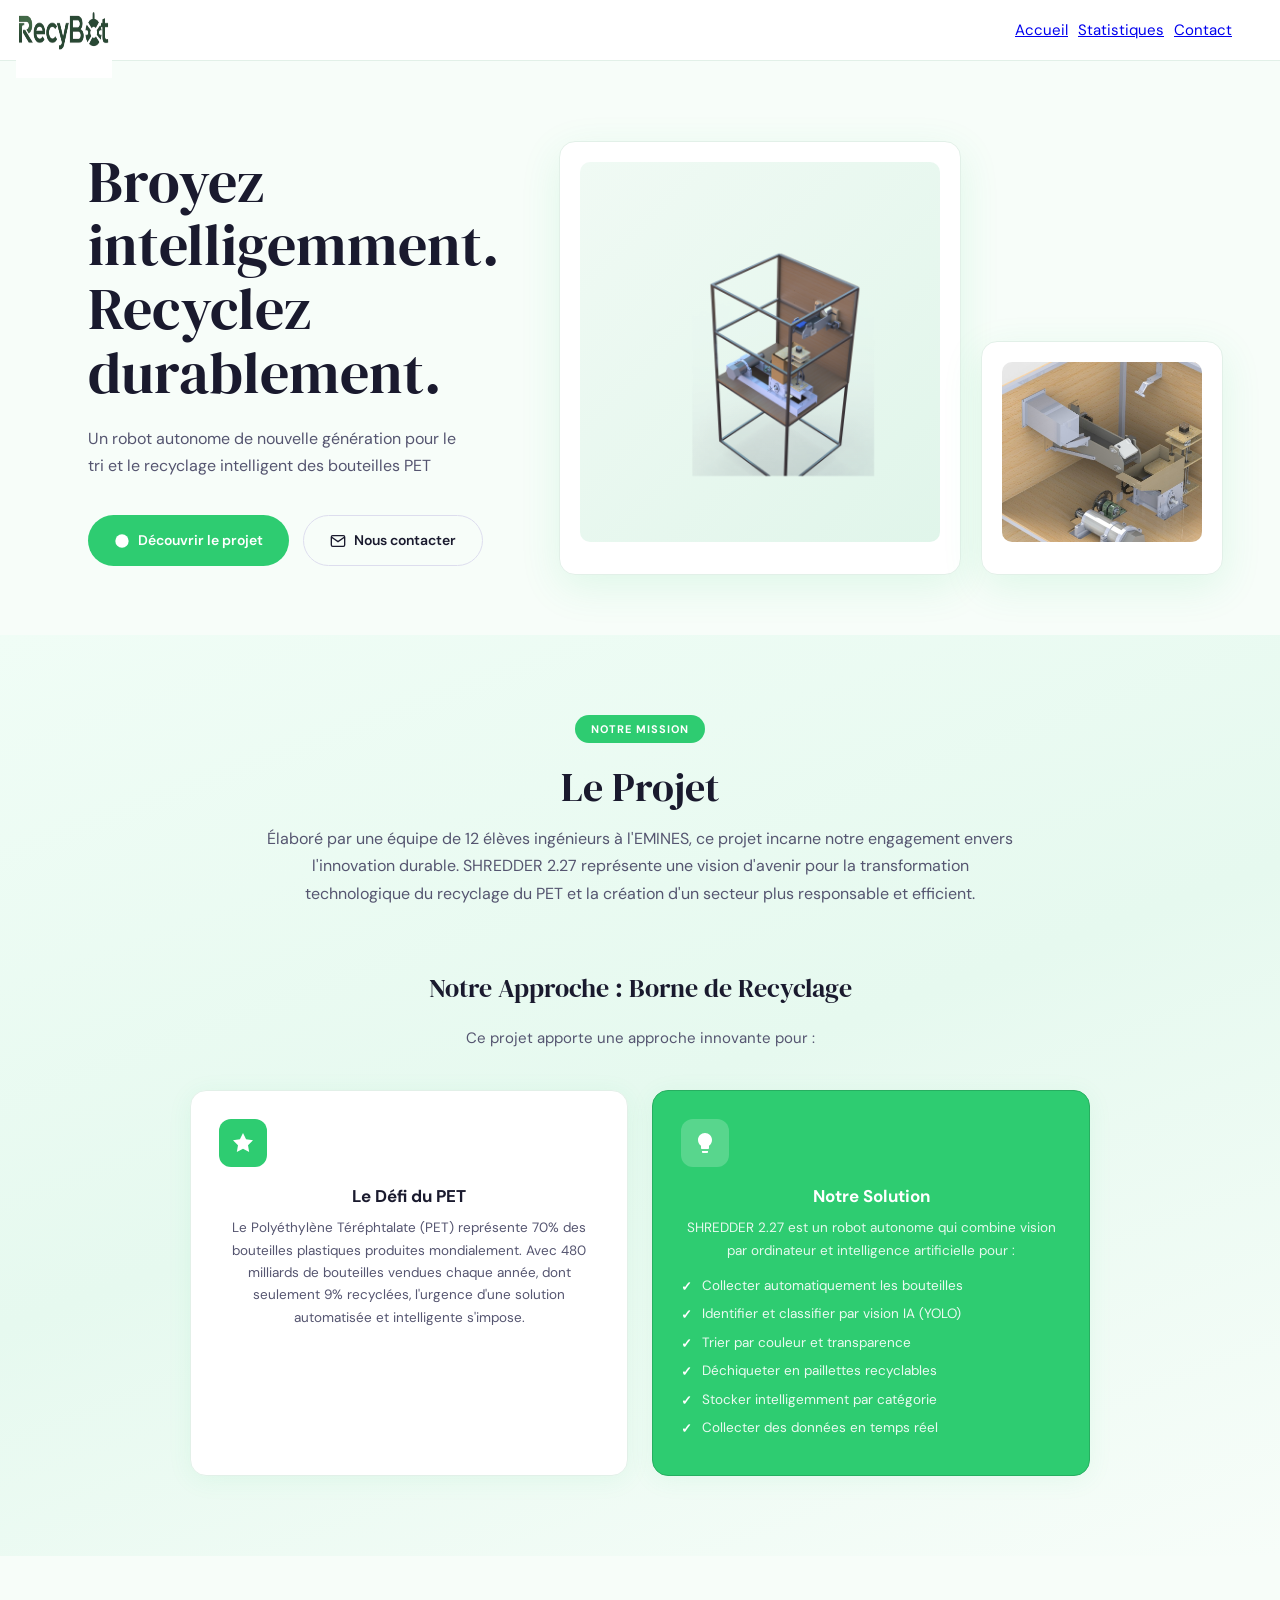
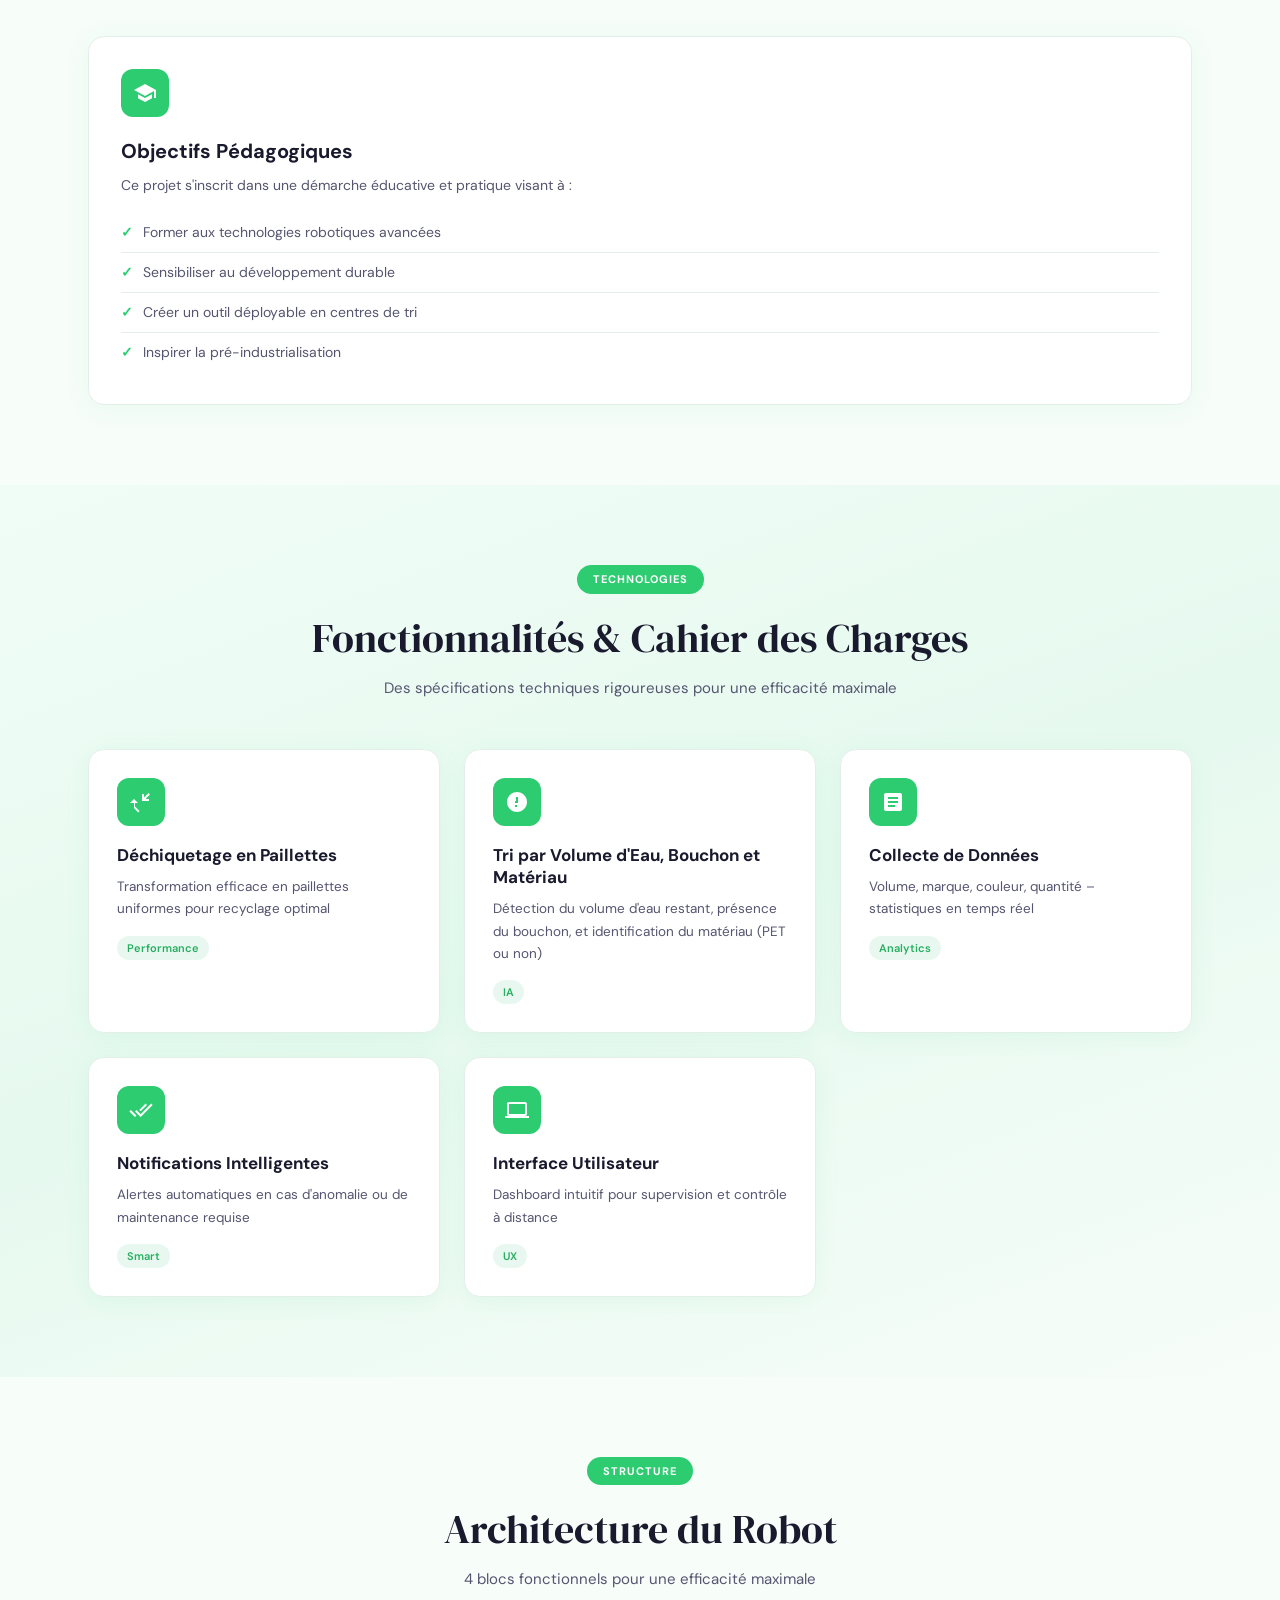
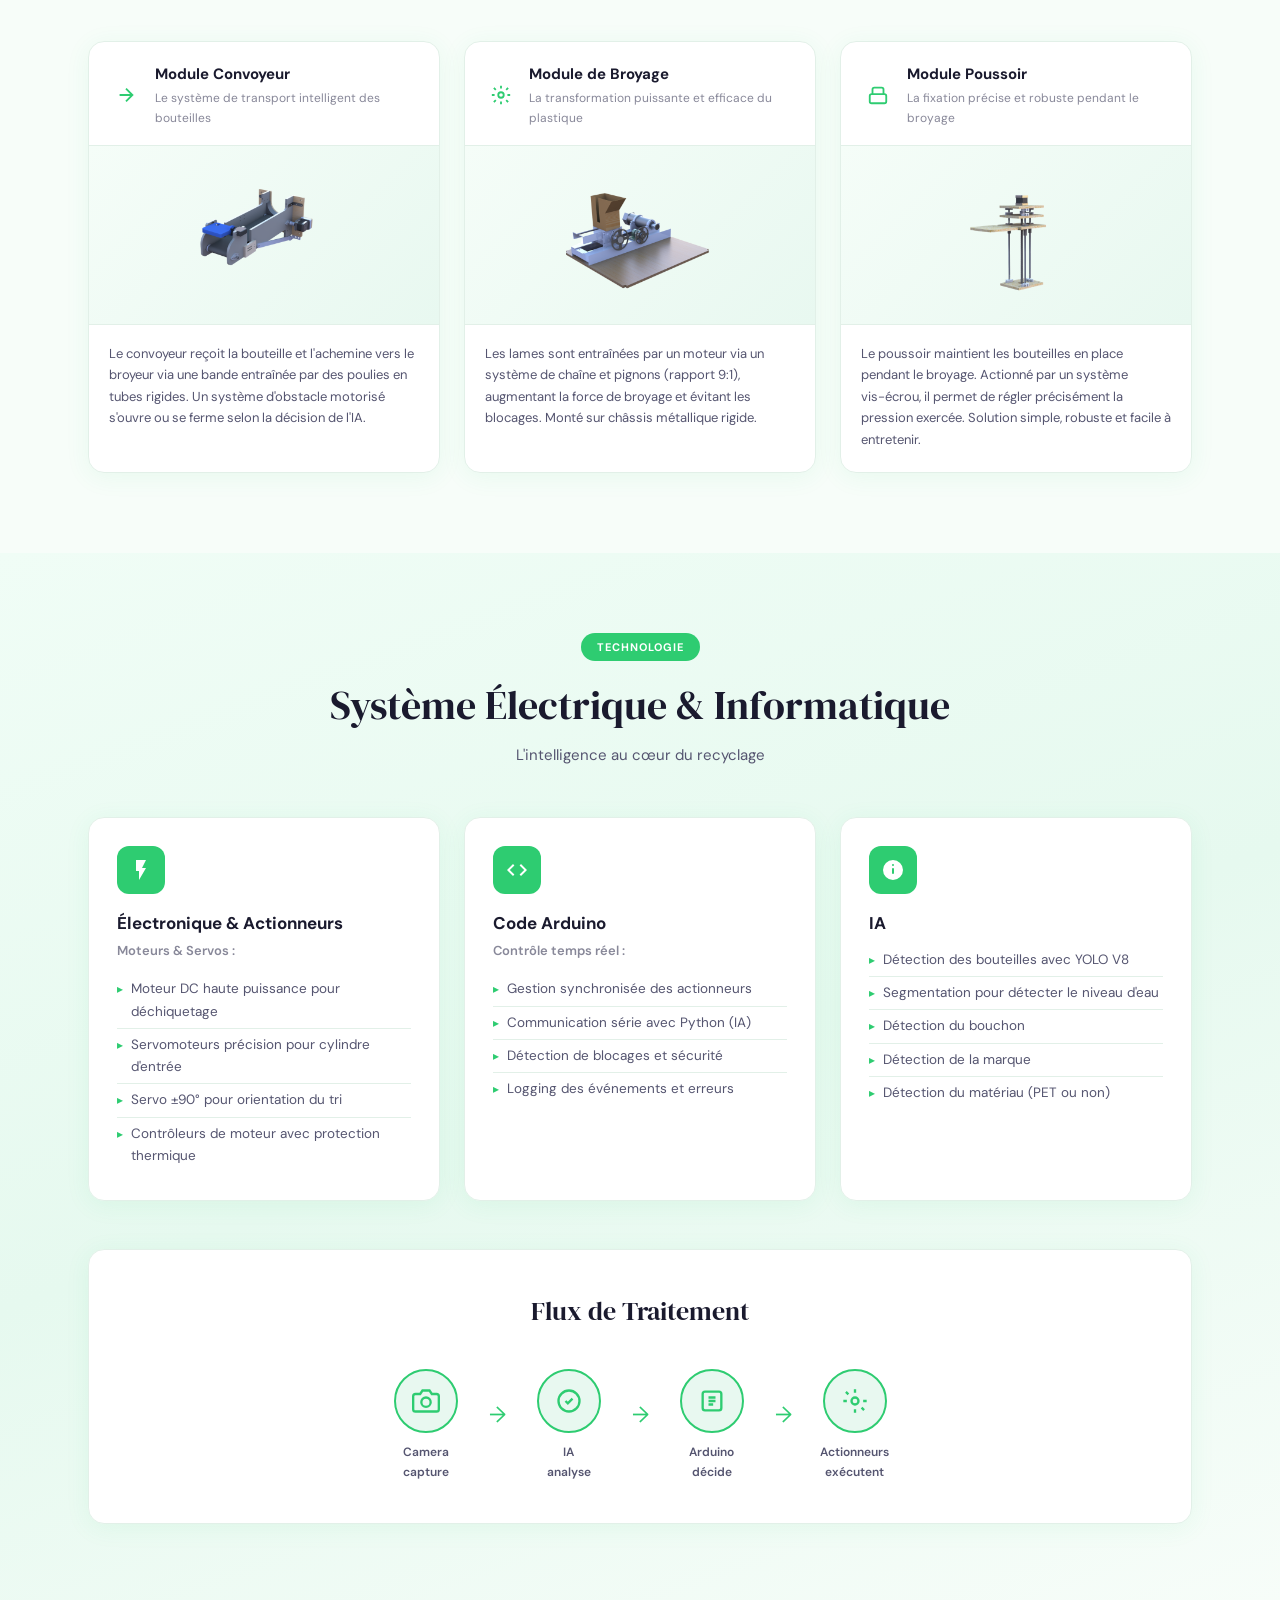
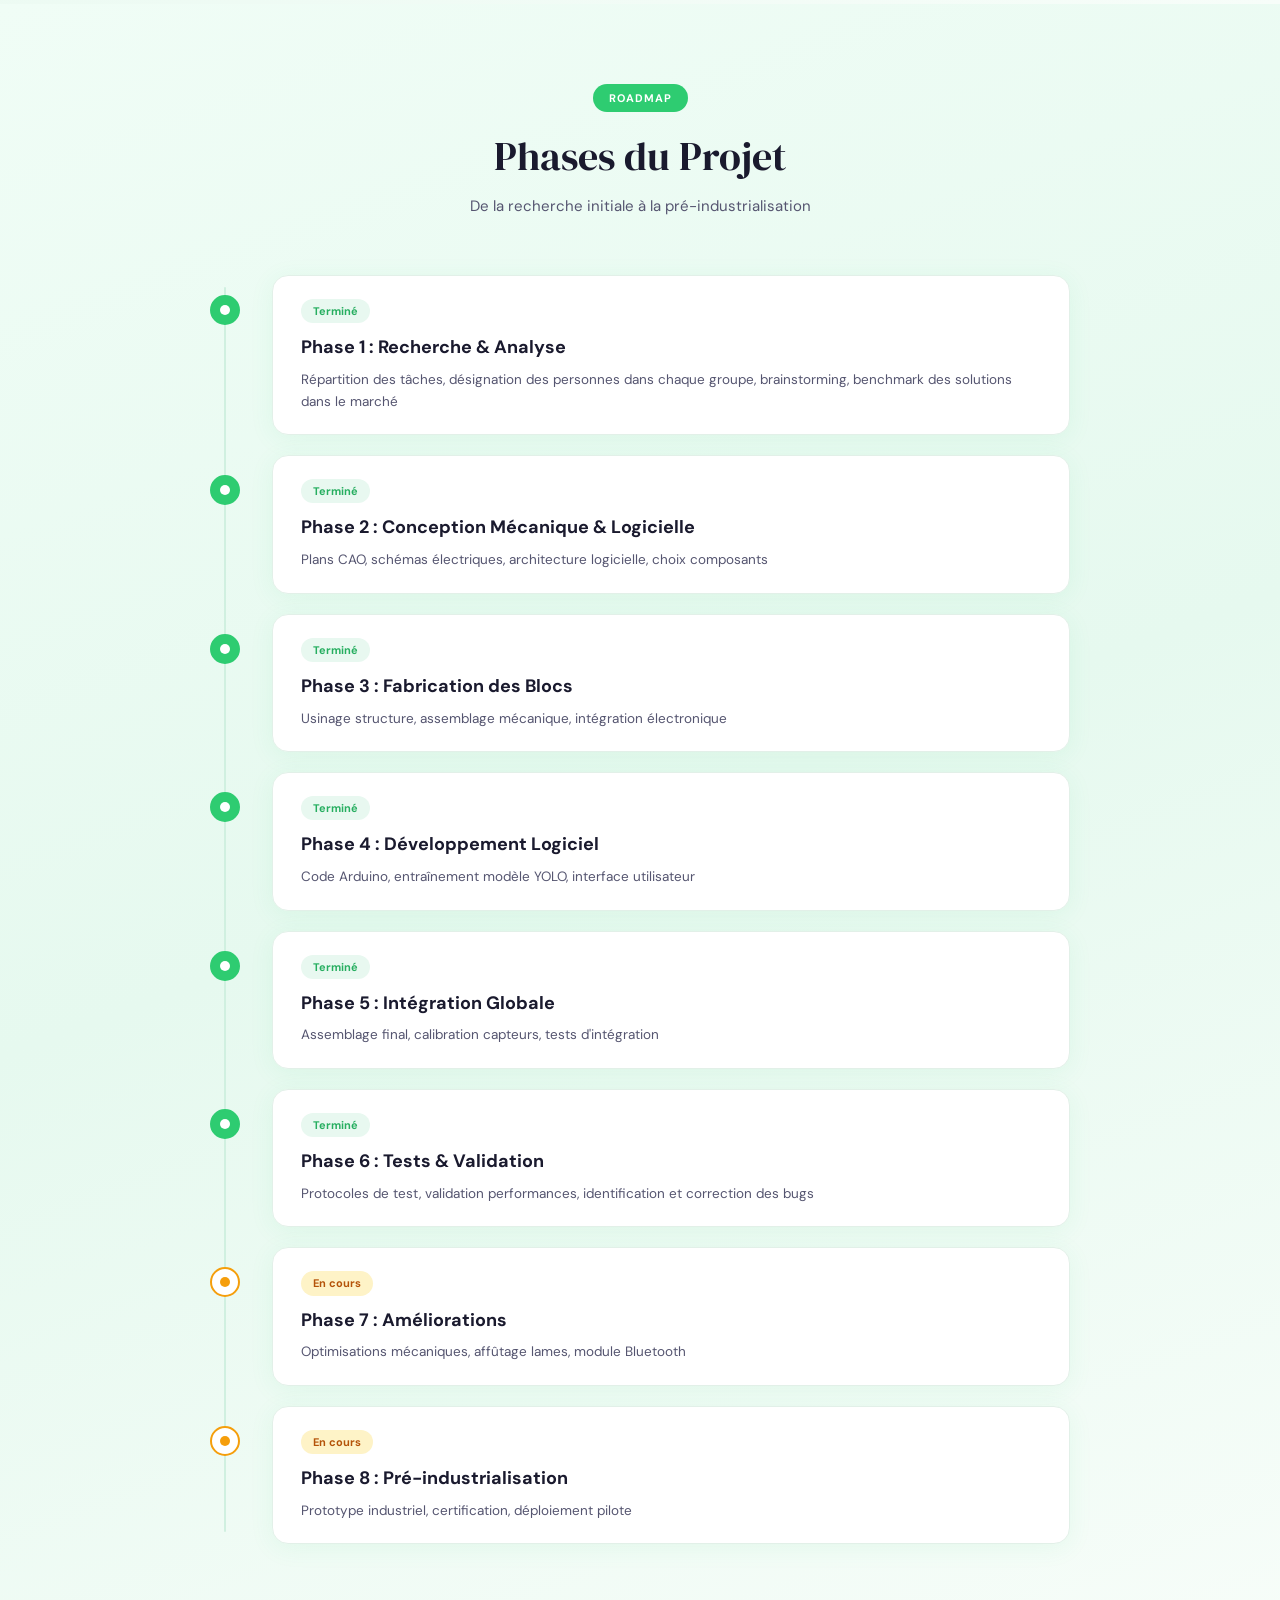
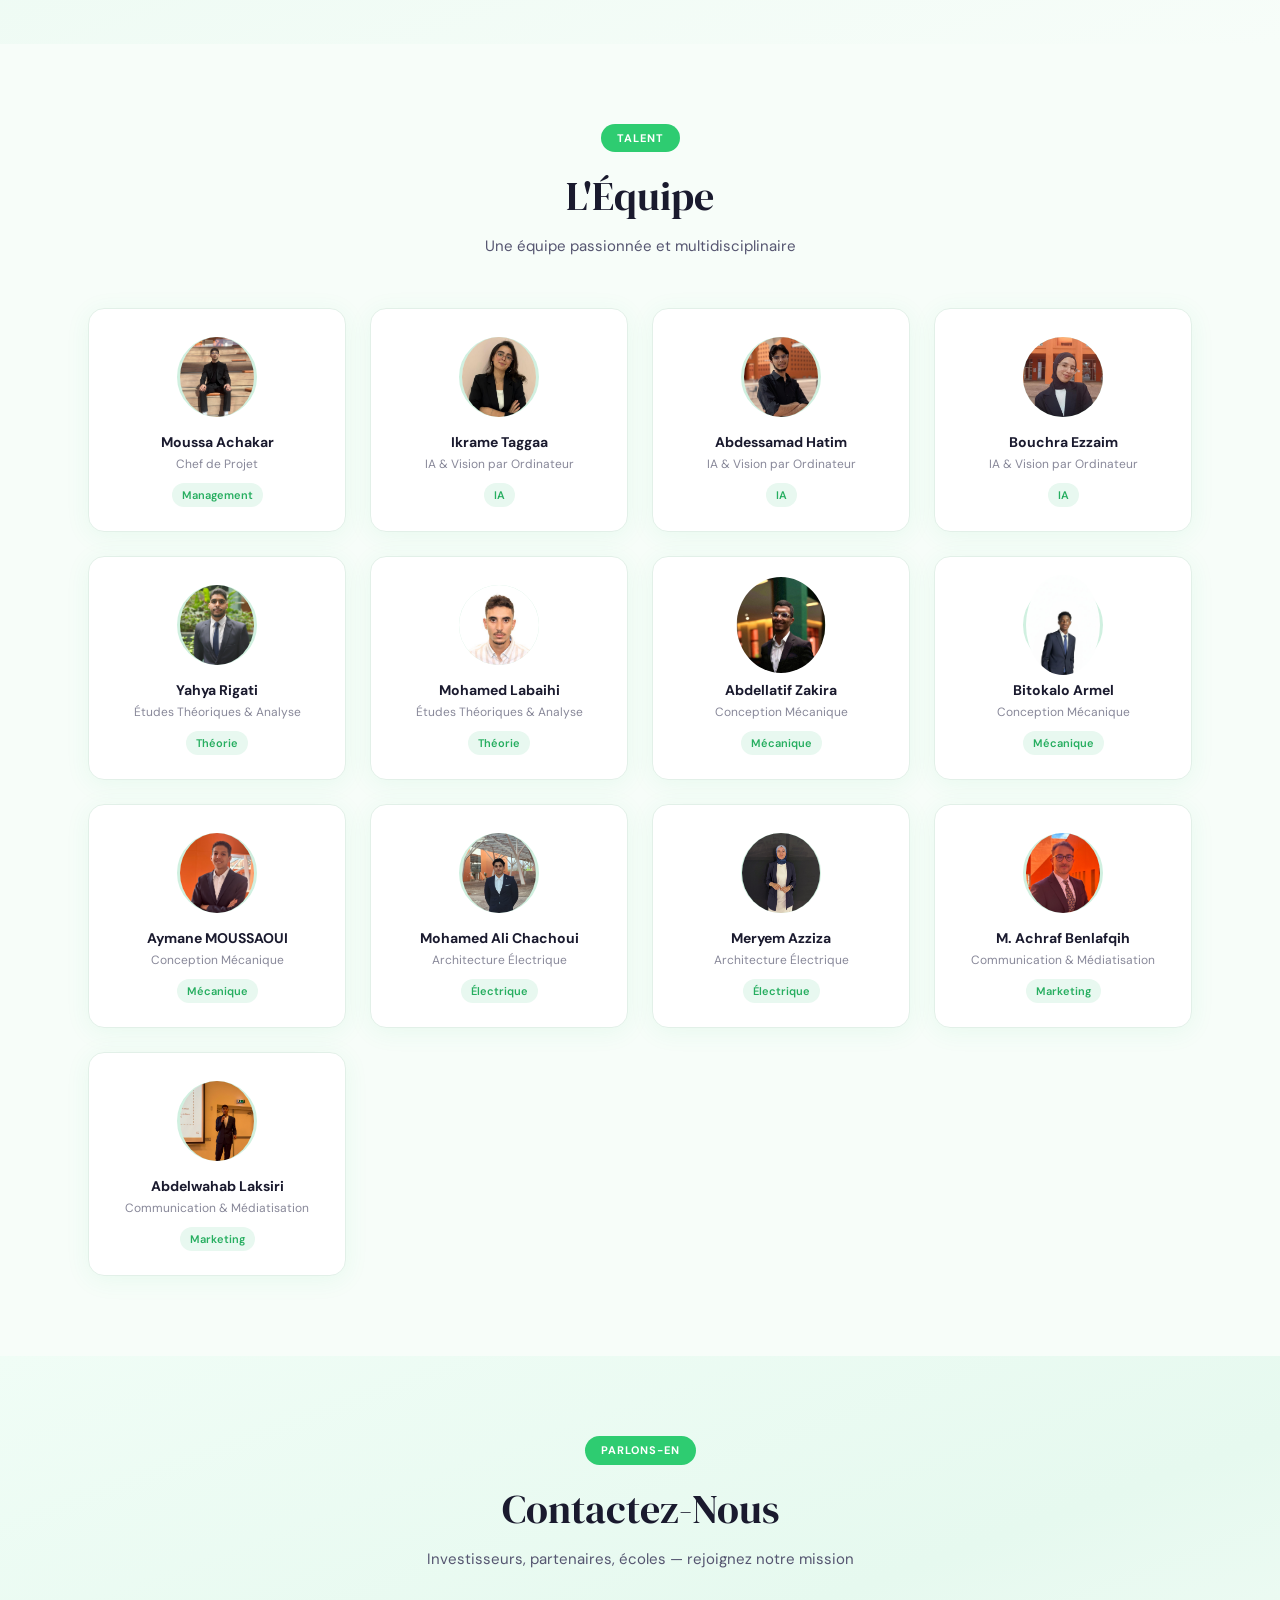
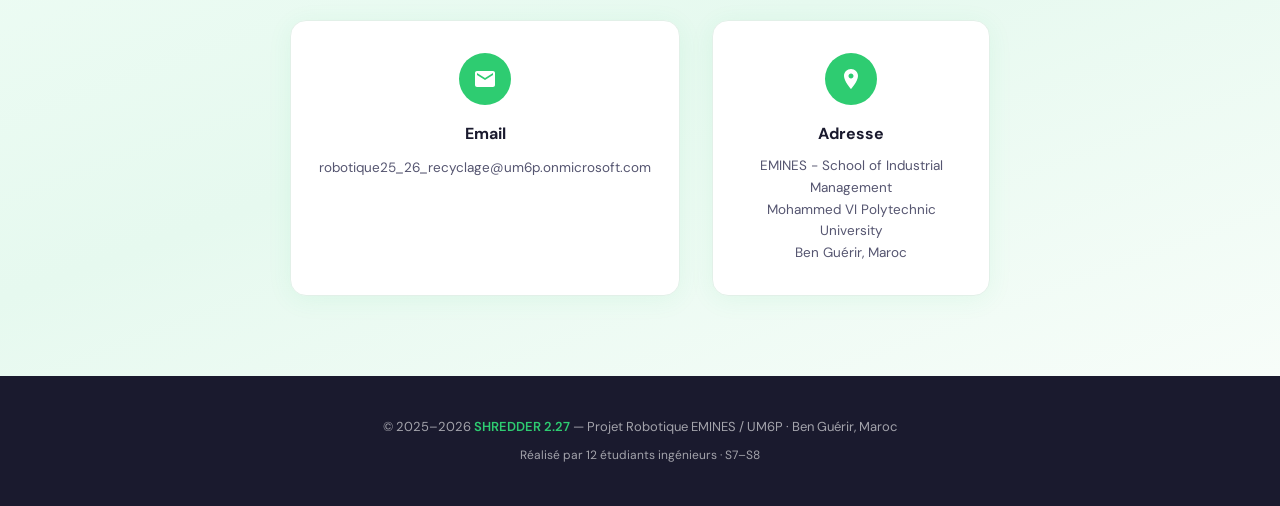
==== commit 83e4ea3c: "Fix: Correct deployment path and add stats link" ====
--- a/frontend/index.html
+++ b/frontend/index.html
@@ -201,10 +201,10 @@
         }
 
         .robot-3d {
-            width: 240px;
-            /* Further increased width */
-            height: 220px;
-            /* Further increased height */
+            width: 360px;
+            /* skinnier */
+            height: 380px;
+            /* taller */
             margin: 0 auto 12px;
             background: linear-gradient(135deg, #f0faf4, #e0f5ea);
             border-radius: 10px;
@@ -701,7 +701,9 @@
             </div>
         </a>
         <div class="nav-right">
-            <img src="images/emineslogo.webp" alt="Emines UM6P Logo" style="height: 28px;">
+            <a href="index.html" class="nav-link">Accueil</a>
+            <a href="statistics.html" class="nav-link">Statistiques</a>
+            <a href="#contact" class="nav-link">Contact</a>
         </div>
     </nav>
 
@@ -731,8 +733,7 @@
             <!-- Robot card 1 — remplacer le SVG par <img src="total_vue.JPG"> -->
             <div class="robot-card fade-up delay-1">
                 <div class="robot-3d">
-                    <img src="images/system_broyage_without_bg.png" alt="Robot Card 1"
-                        style="max-width: 100%; height: auto;">
+                    <img src="images/borne de recyclage .png" alt="Robot Card 1" style="max-width: 100%; height: auto;">
                 </div>
             </div>
             <!-- Robot card 2 — remplacer par <img src="total.JPG"> -->
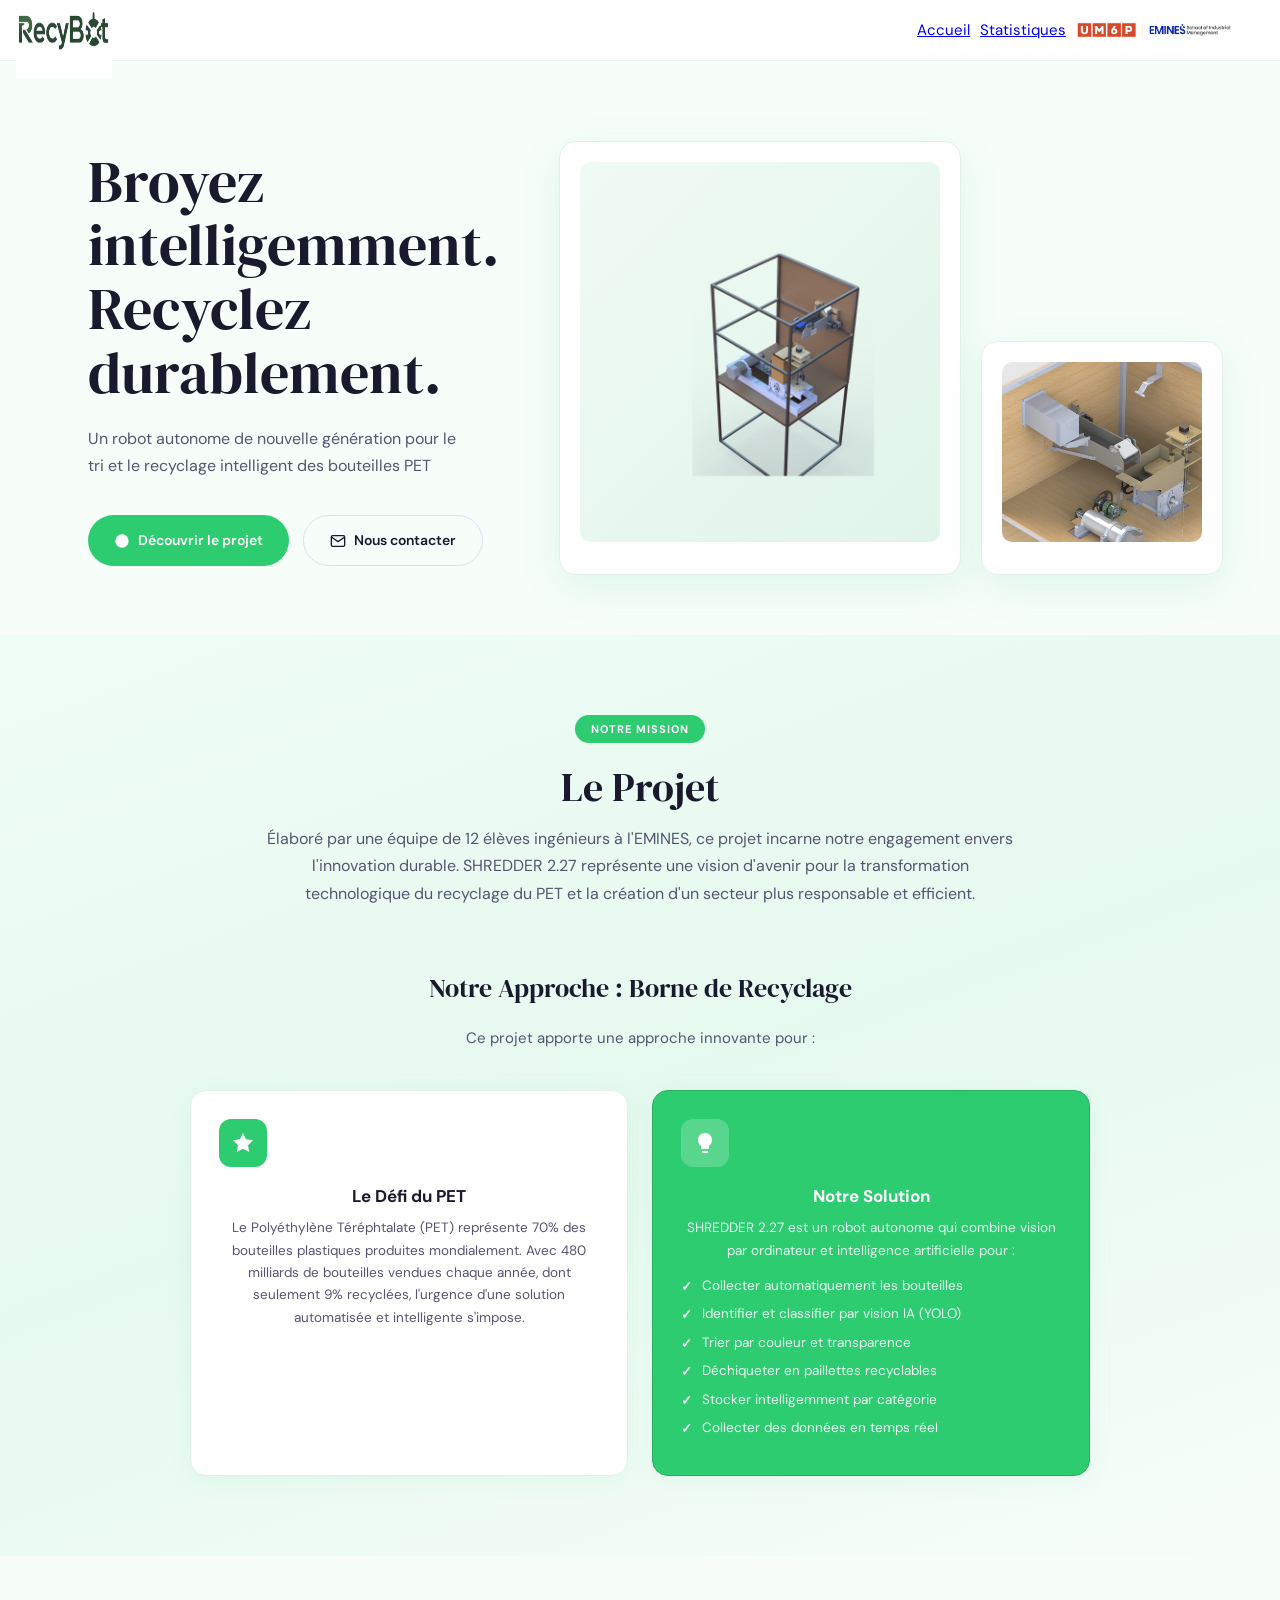
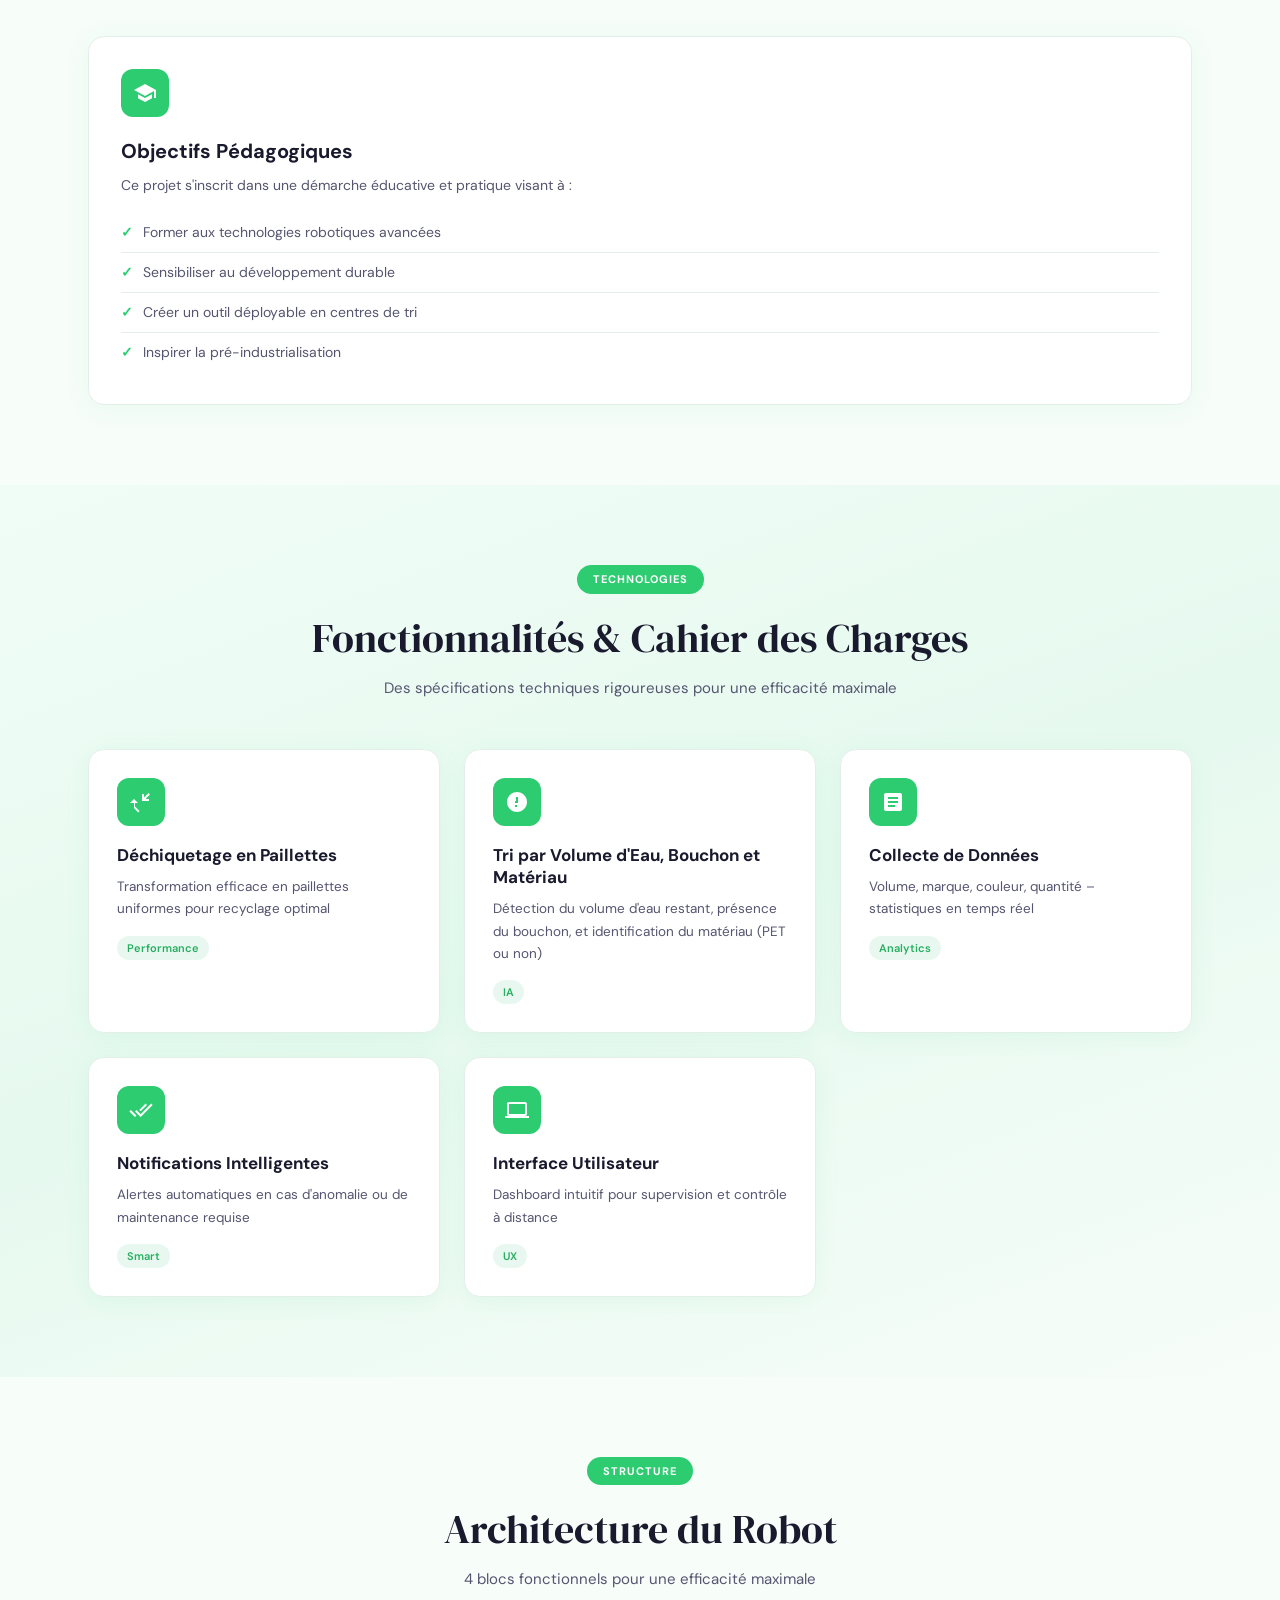
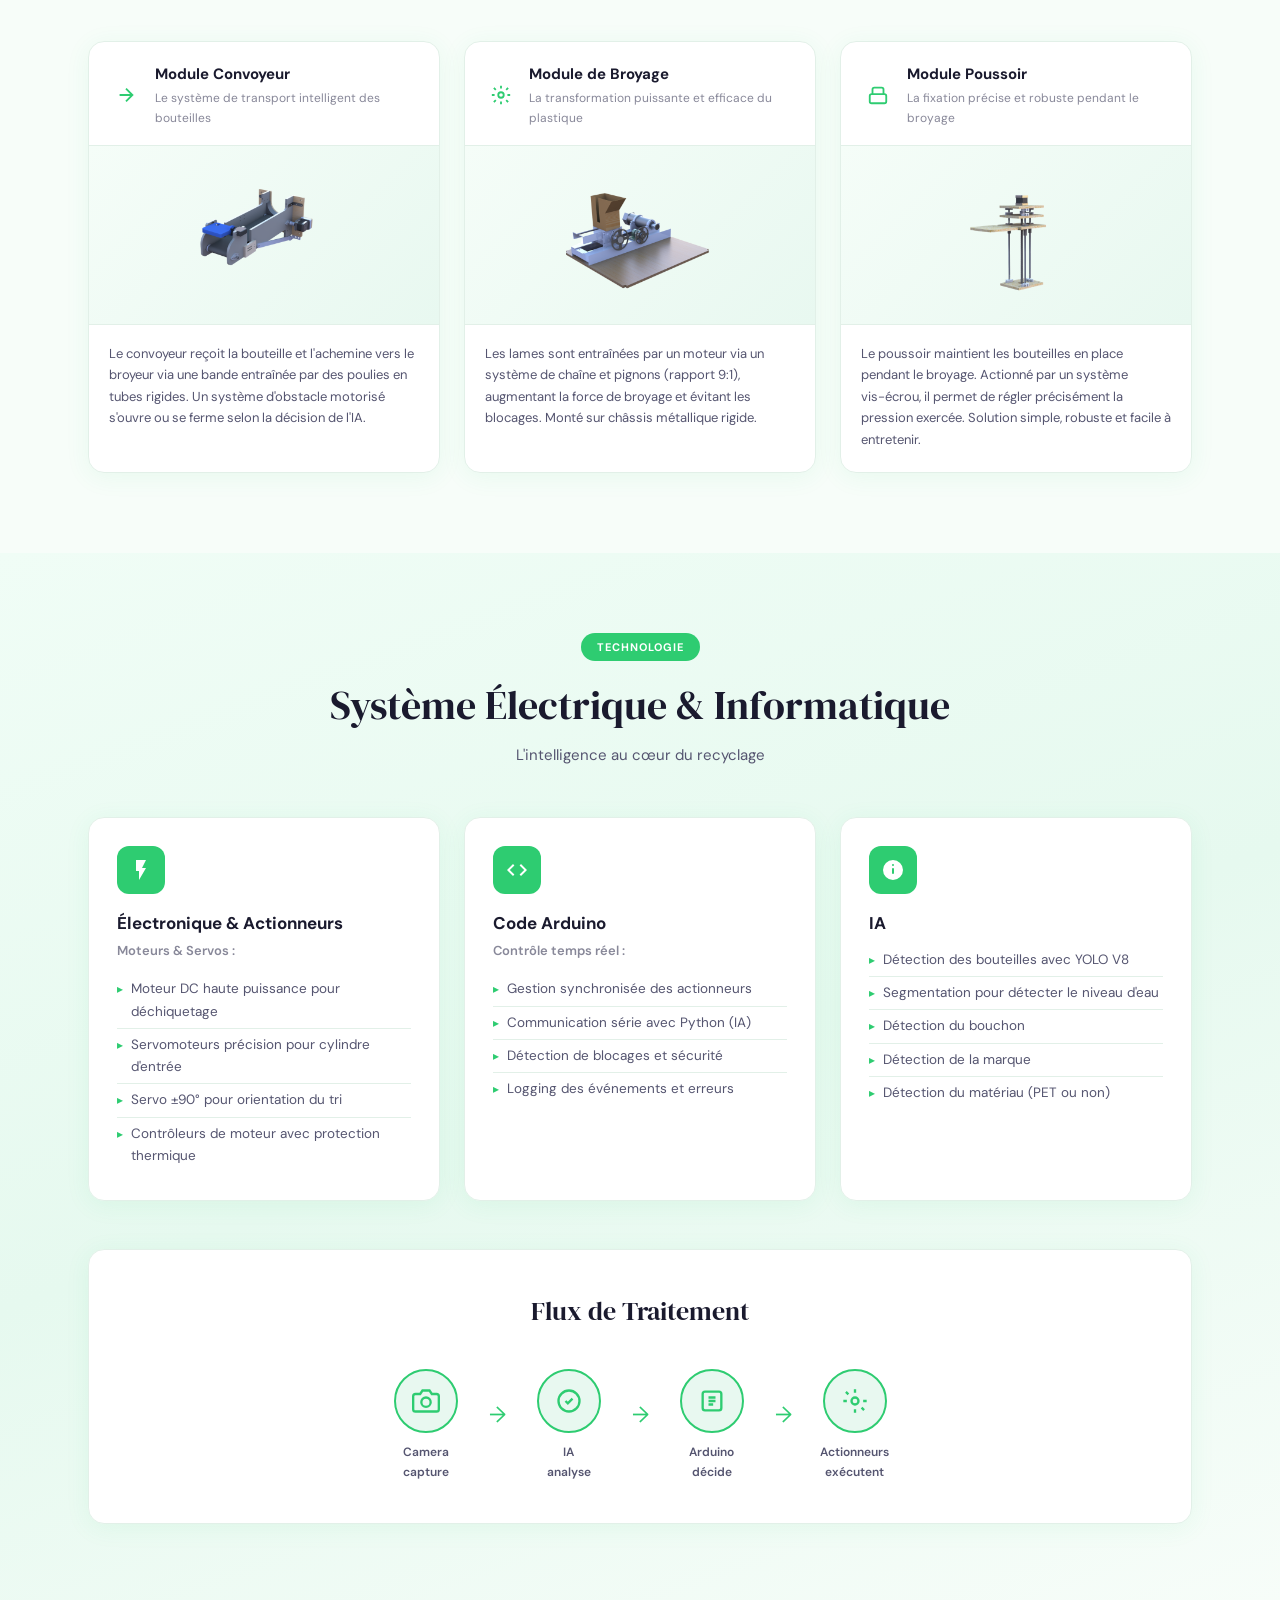
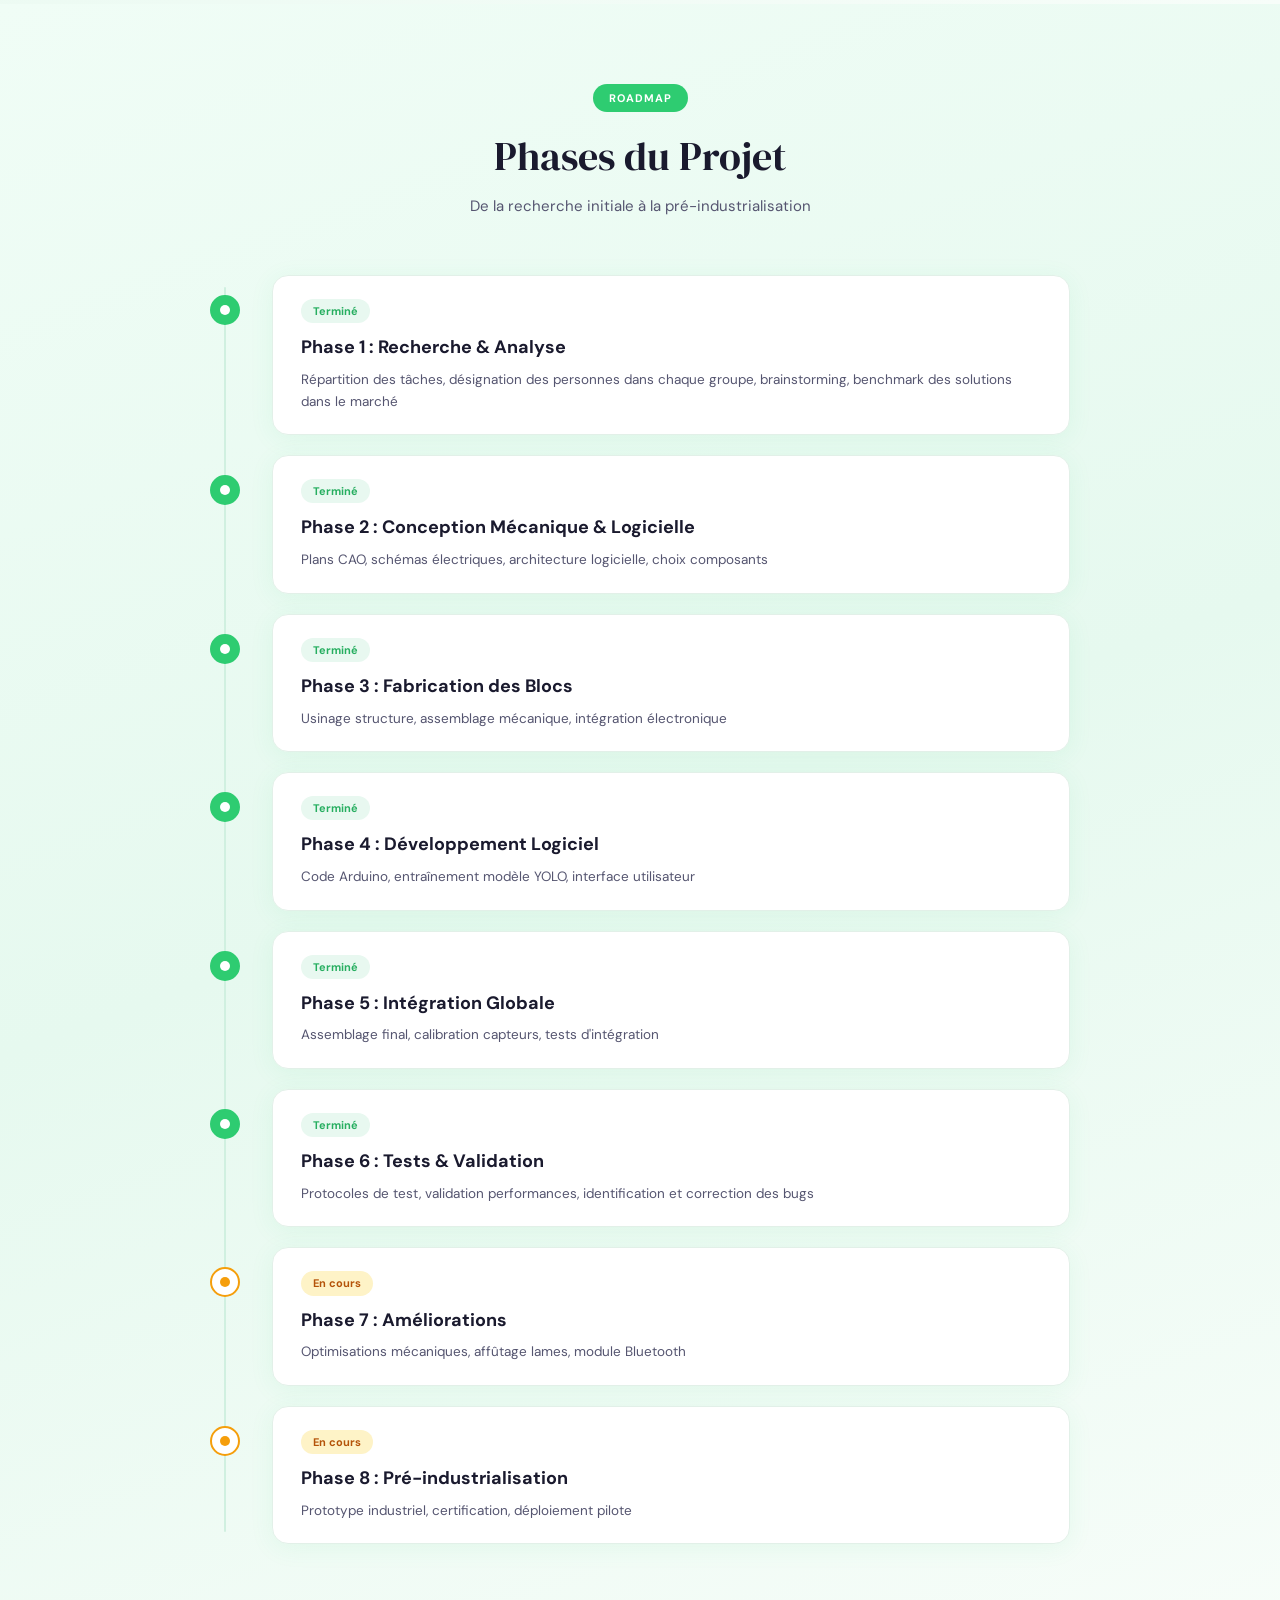
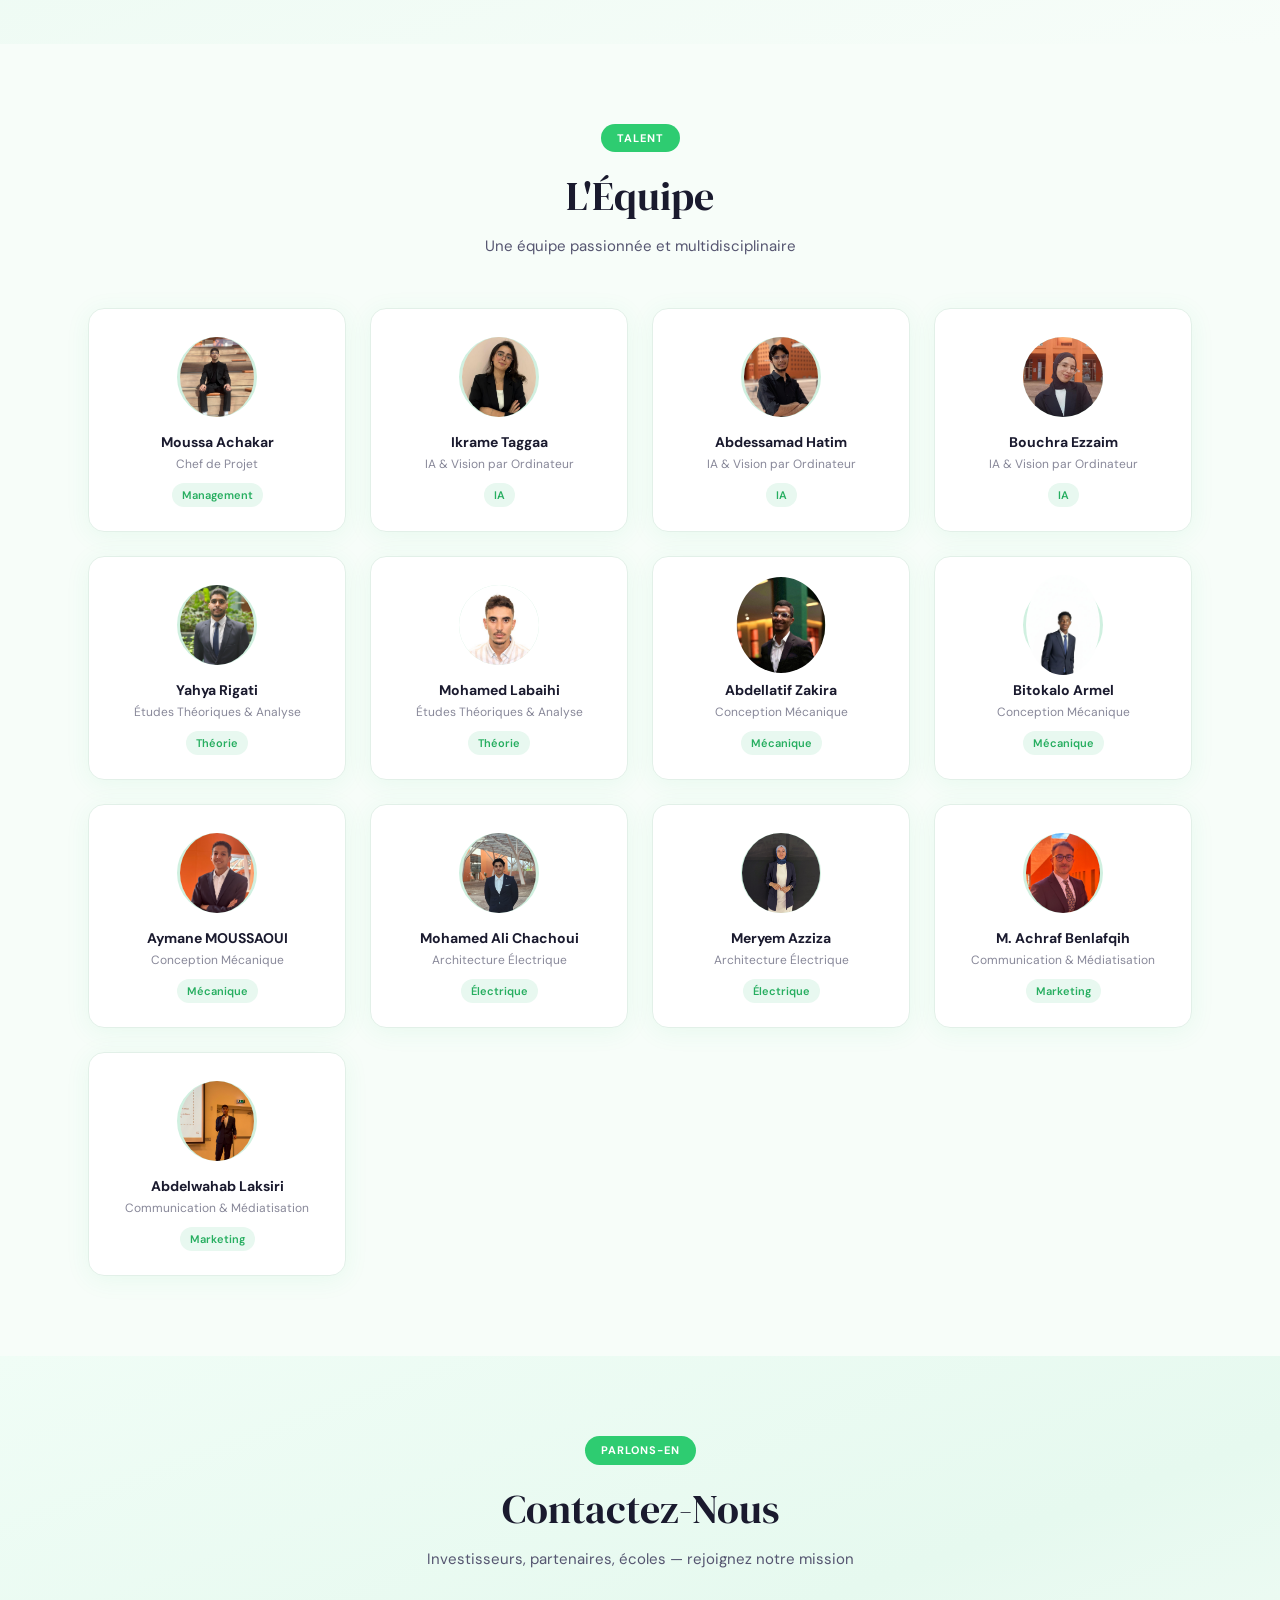
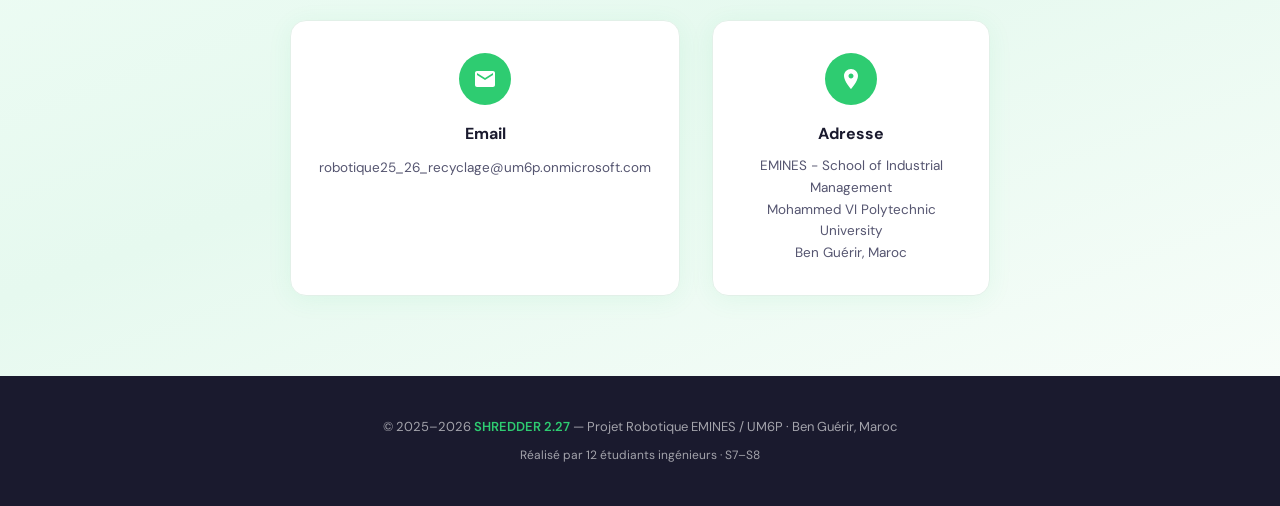
==== commit 8c3354f9: "feat: add statistics page" ====
--- a/frontend/index.html
+++ b/frontend/index.html
@@ -703,7 +703,7 @@
         <div class="nav-right">
             <a href="index.html" class="nav-link">Accueil</a>
             <a href="statistics.html" class="nav-link">Statistiques</a>
-            <a href="#contact" class="nav-link">Contact</a>
+            <img src="images/emineslogo.webp" alt="Emines UM6P Logo" style="height: 28px;">
         </div>
     </nav>
 
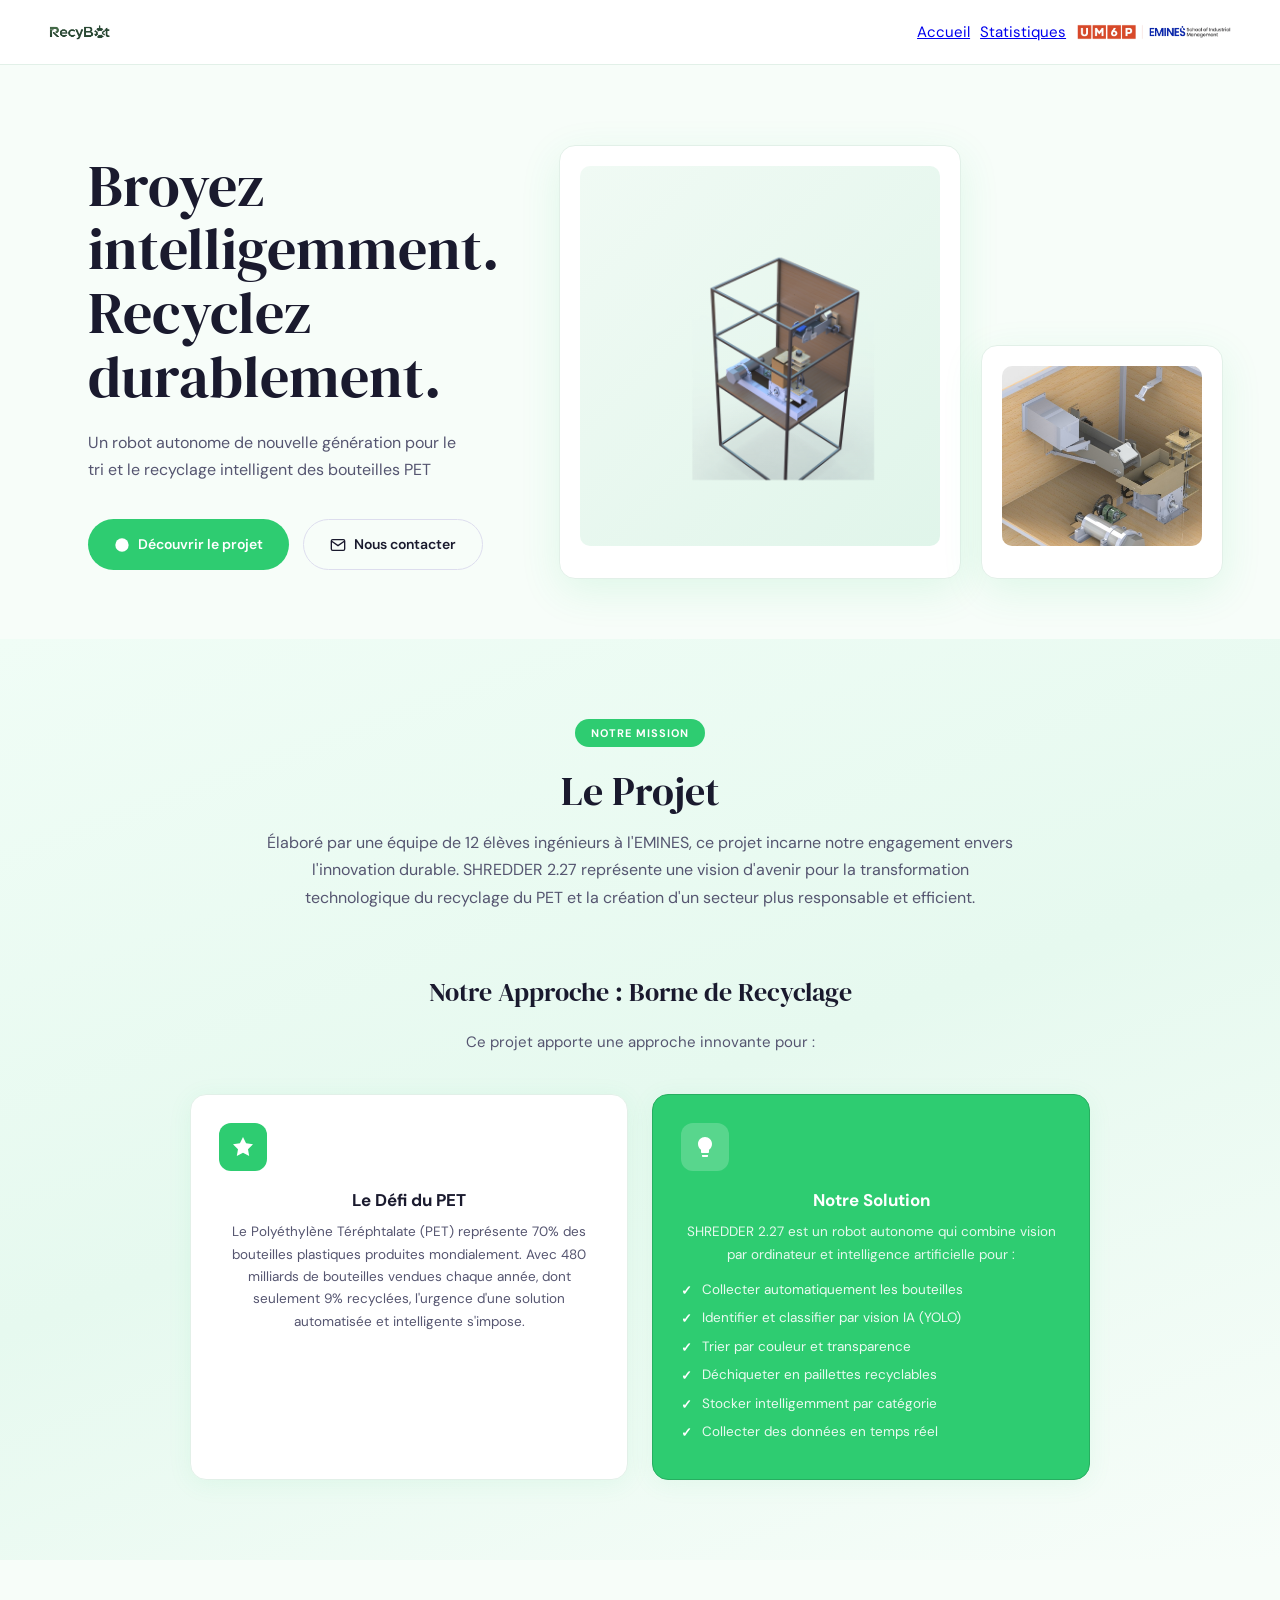
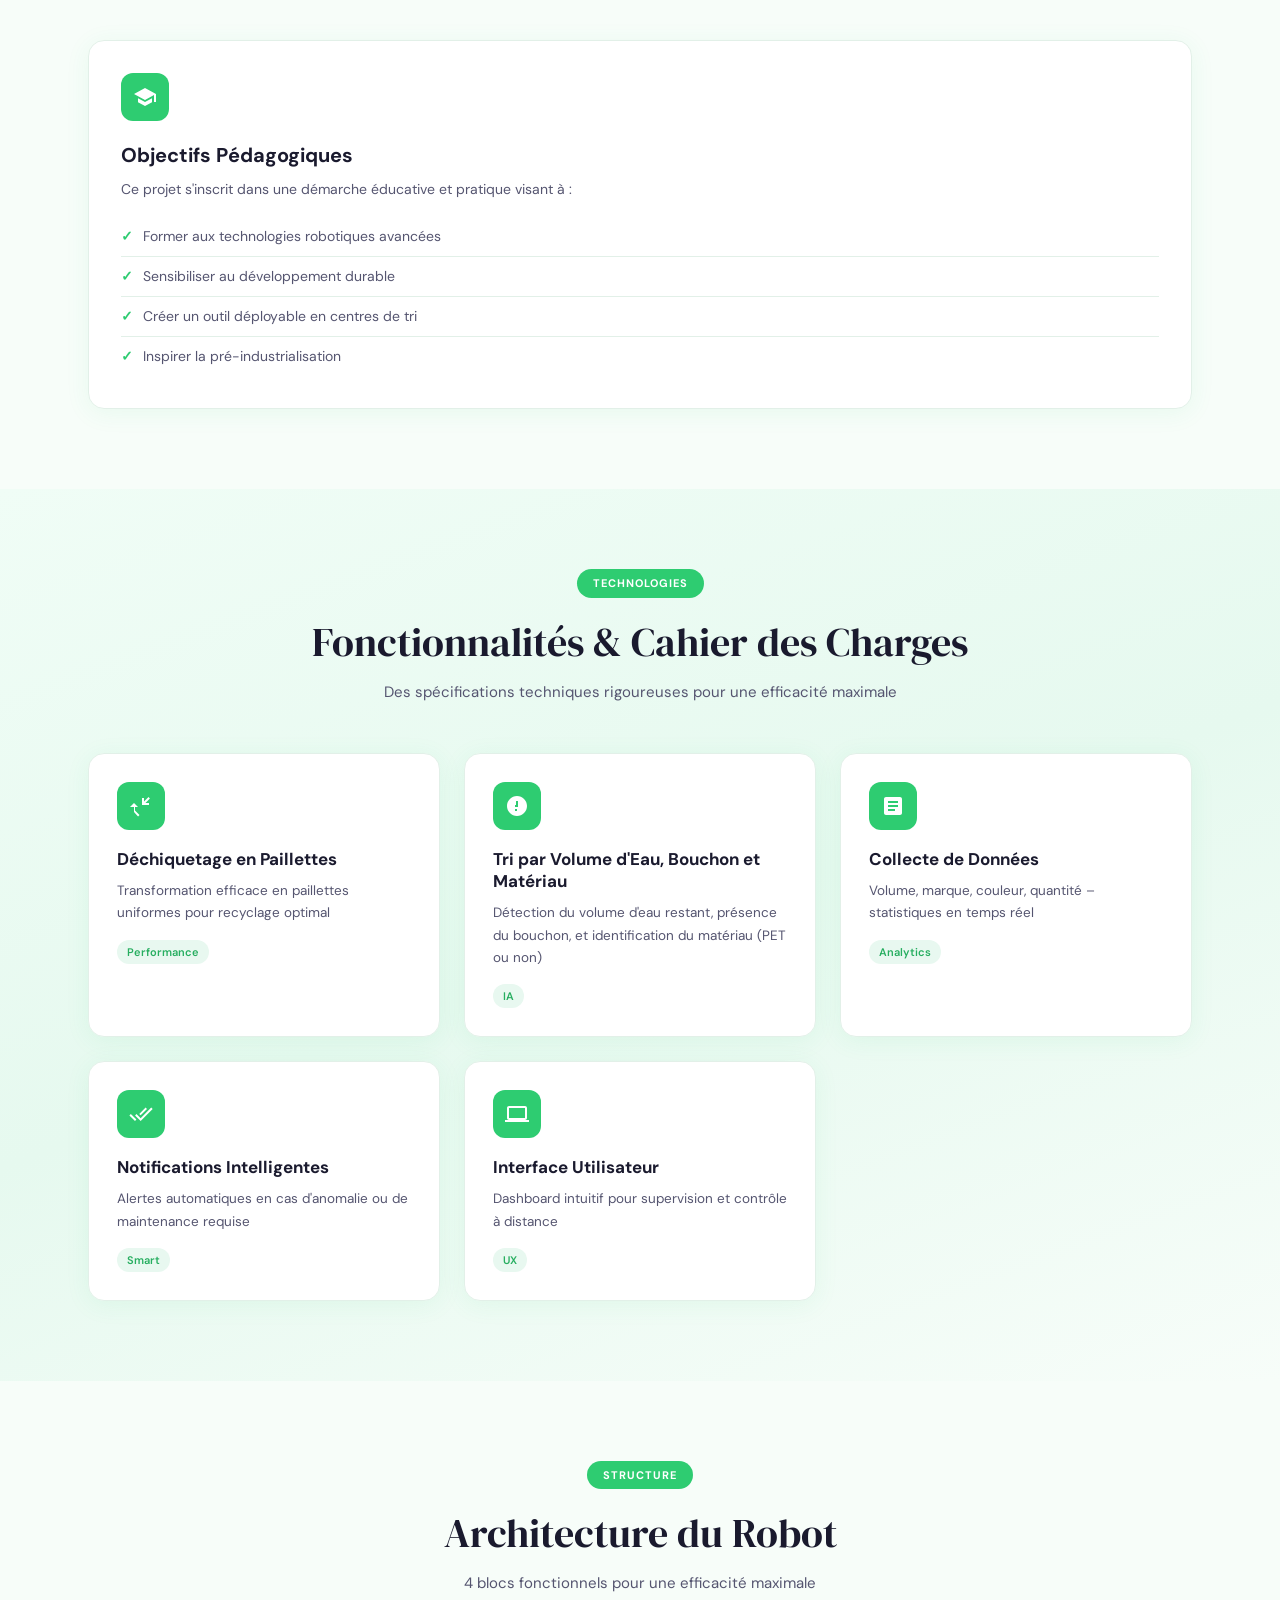
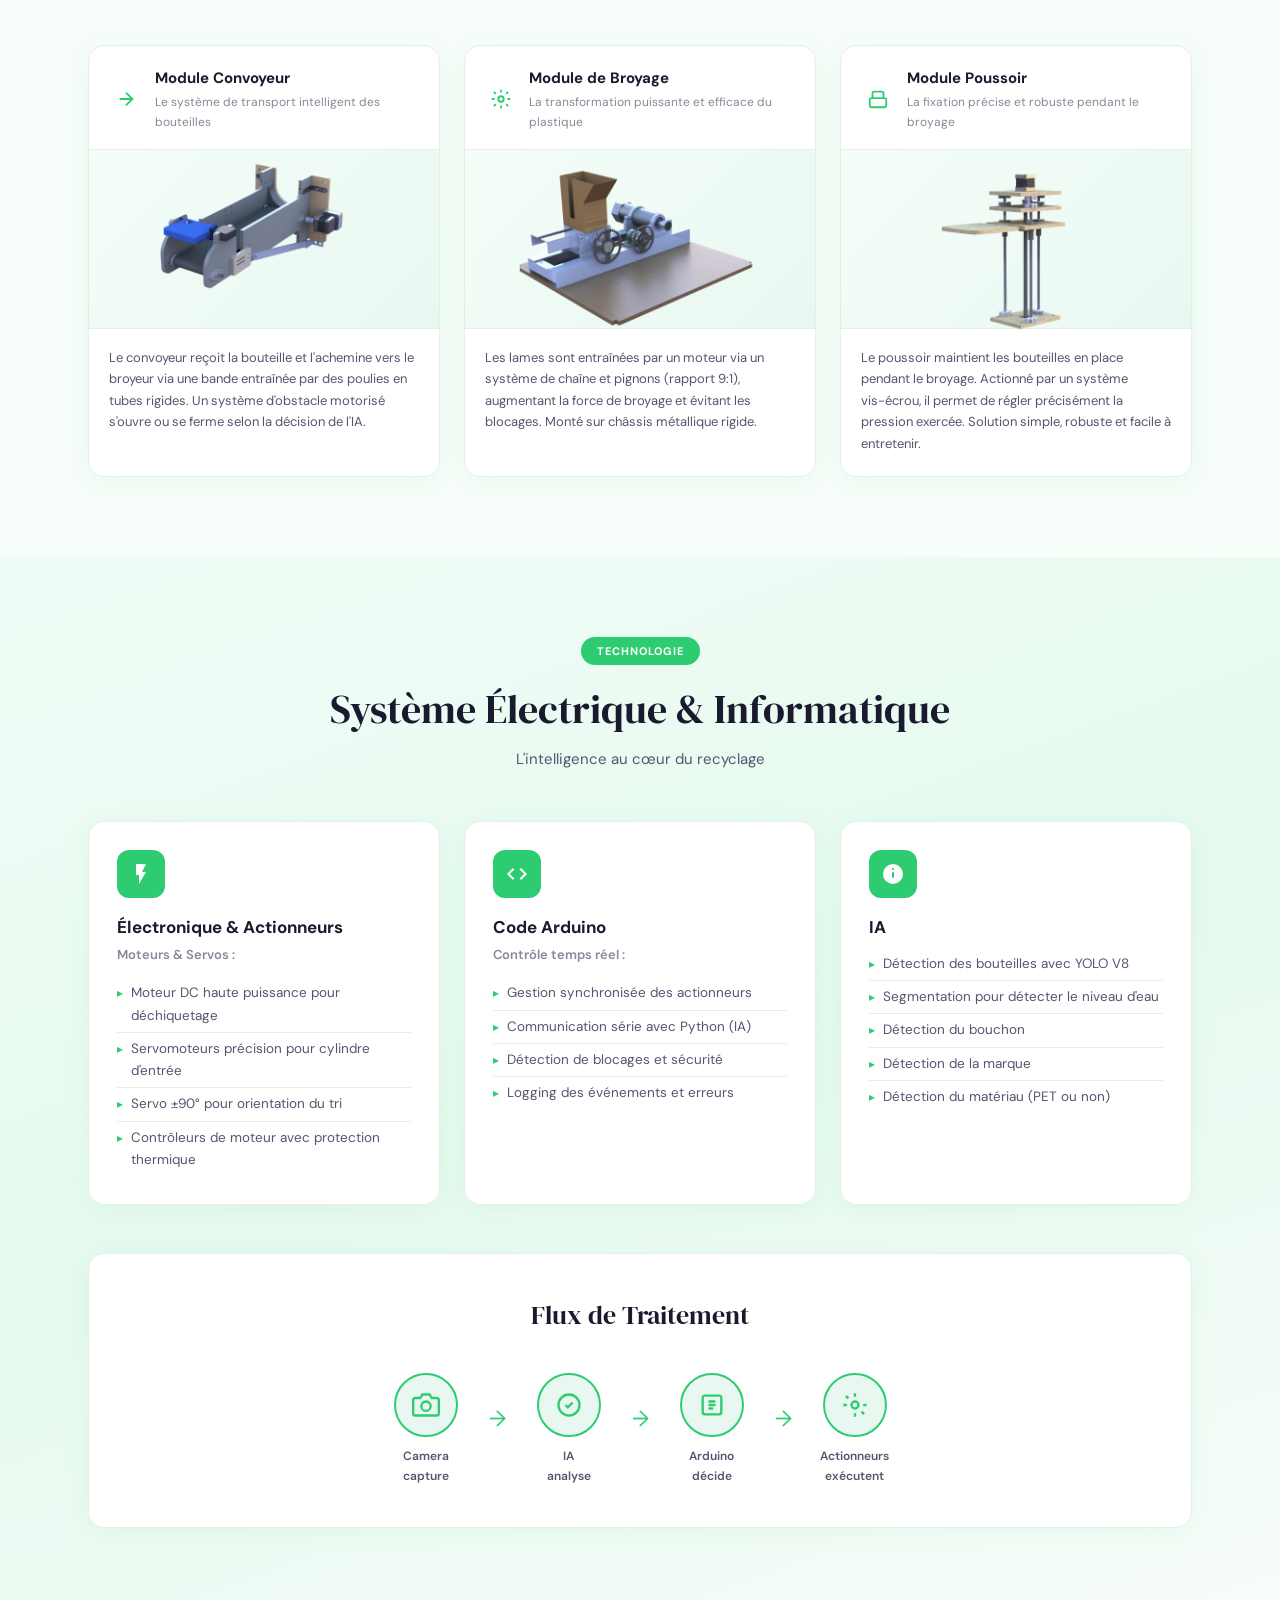
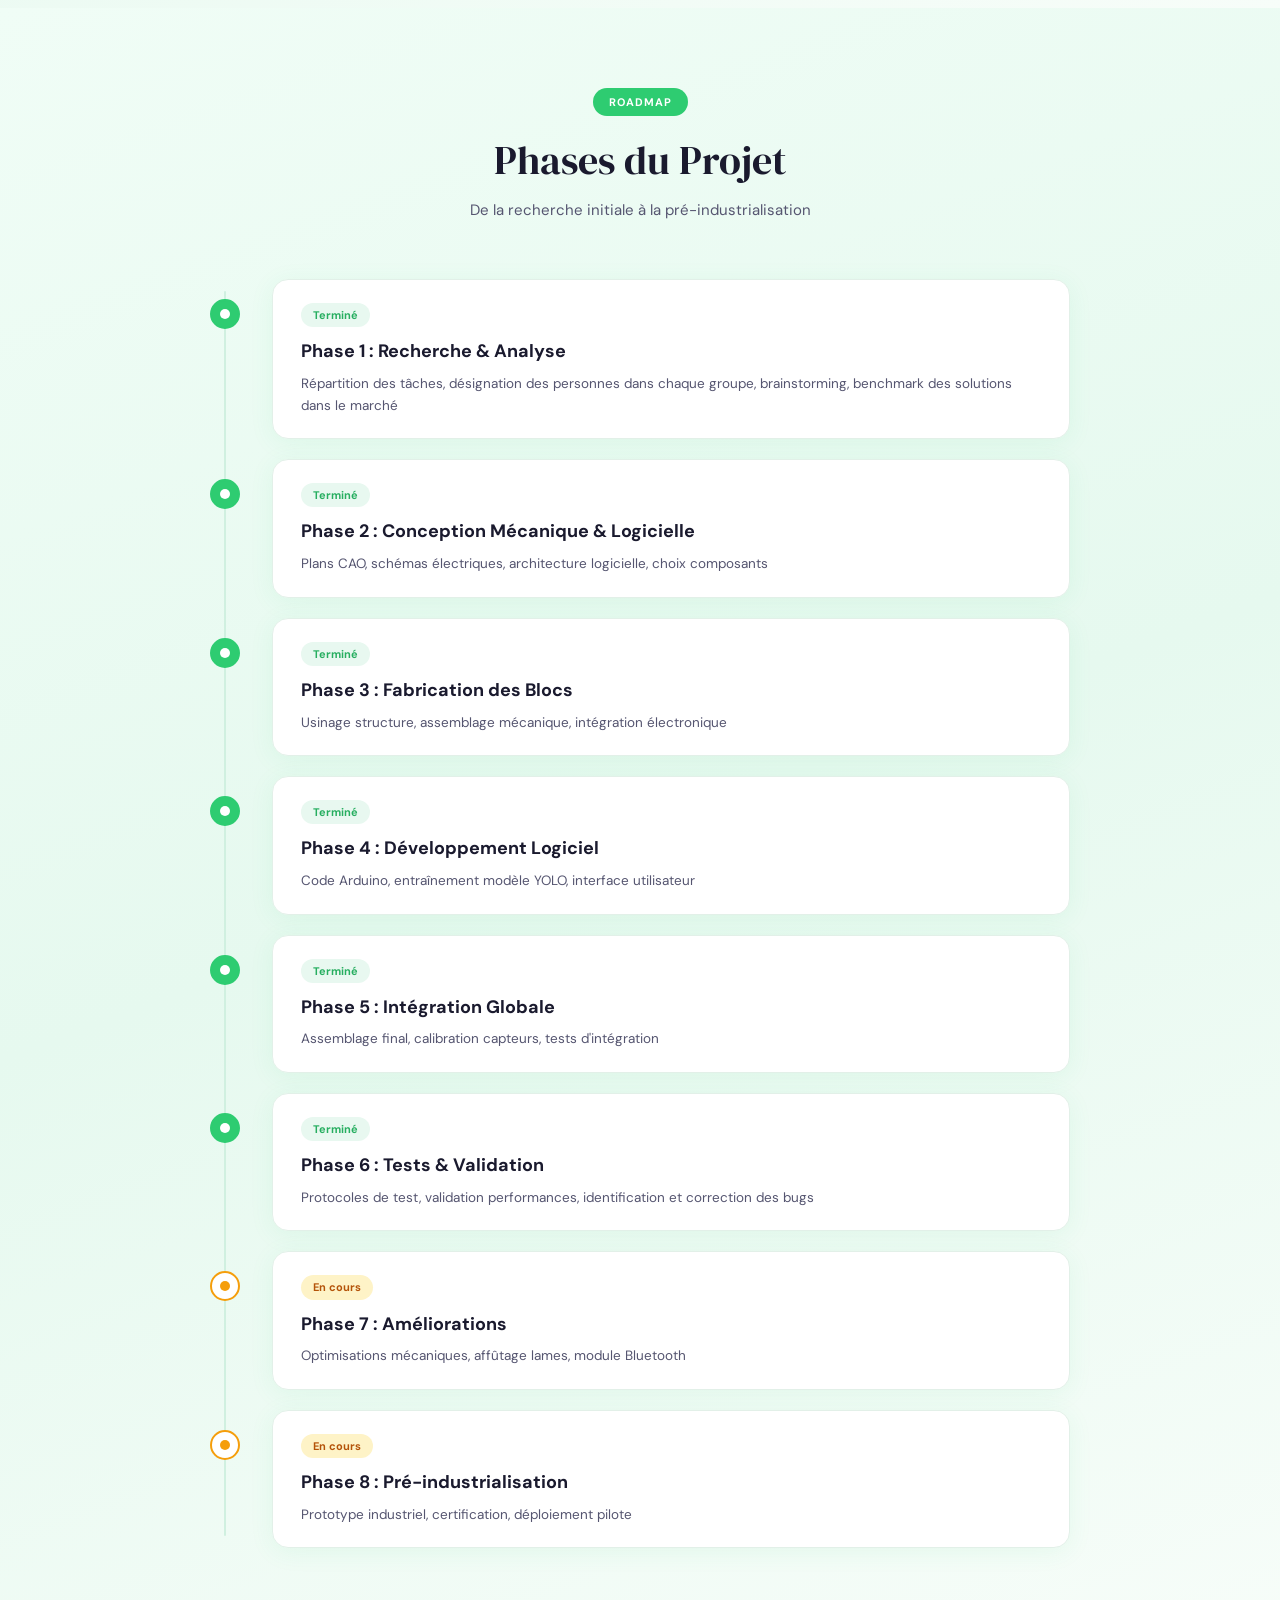
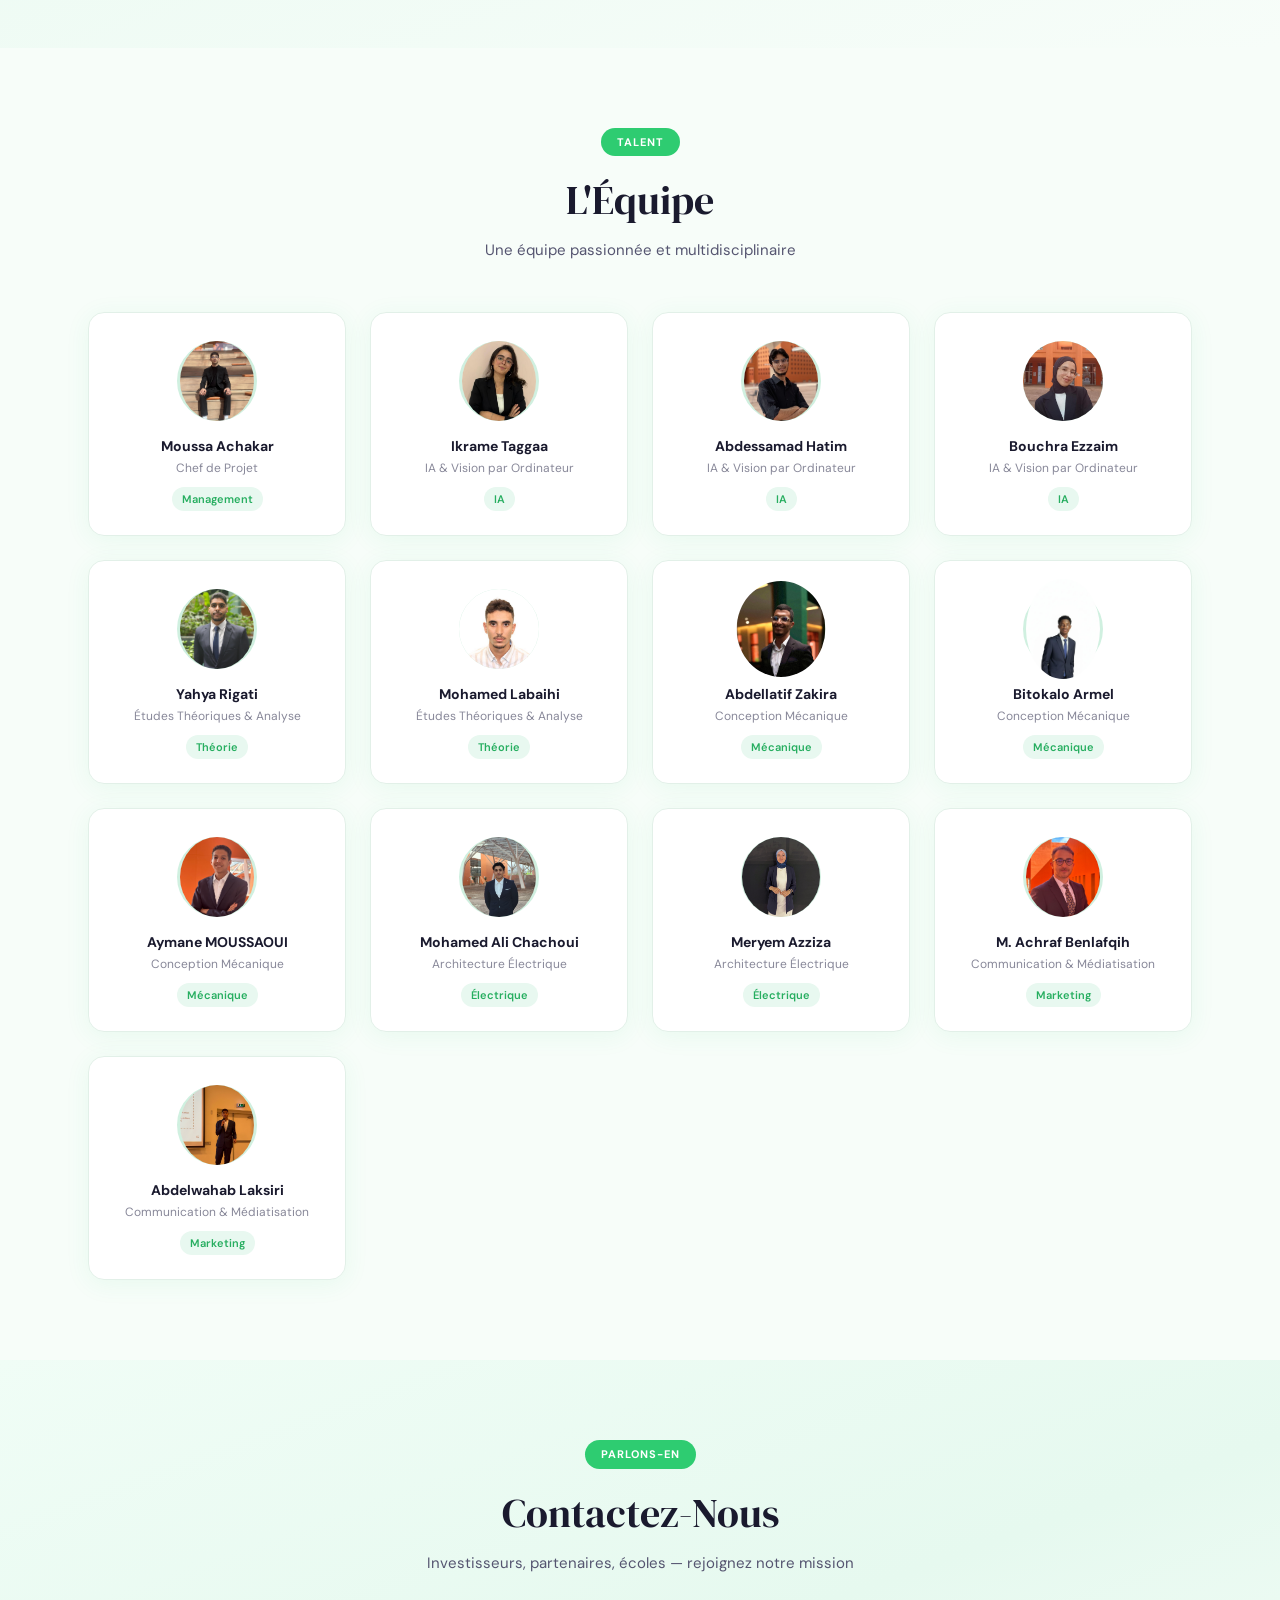
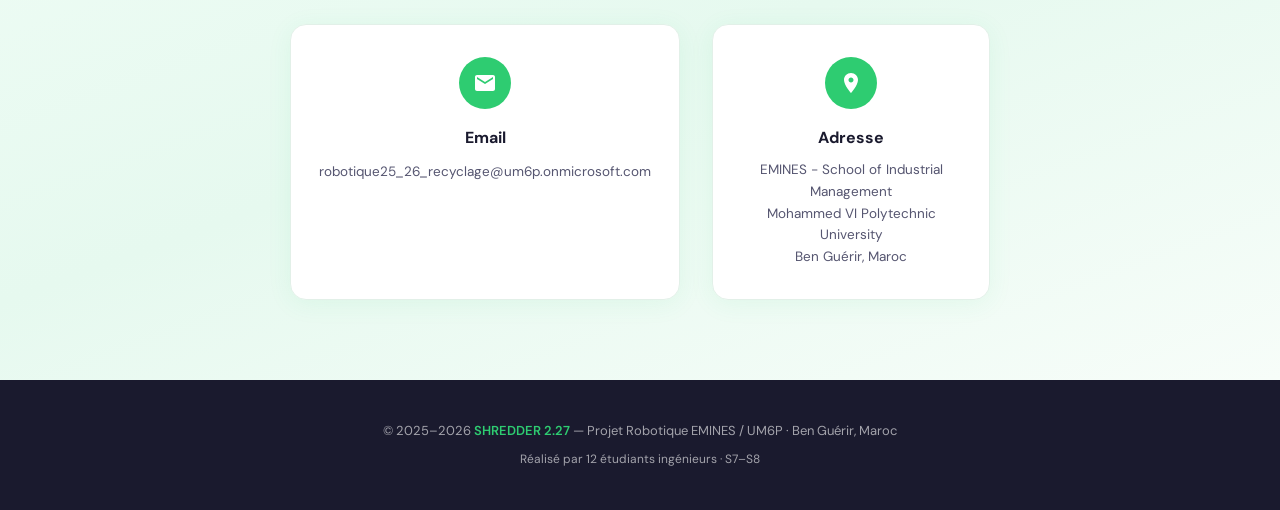
==== commit 06761581: "feat: improve UI, fix statistics, add images, resize module photos" ====
--- a/frontend/index.html
+++ b/frontend/index.html
@@ -696,14 +696,14 @@
     <!-- ═══ NAV ═══════════════════════════════════════════════════════════ -->
     <nav>
         <a class="nav-logo" href="#">
-            <div class="logo-icon" style="background: none;">
-                <img src="images/logo.png" alt="Recybot Logo" style="width: 96px; height: 96px;">
+            <div class="logo-icon" style="background:none;width:auto;height:auto;">
+                <img src="./images/logo.png" alt="Recybot Logo" style="height:36px;width:auto;">
             </div>
         </a>
         <div class="nav-right">
             <a href="index.html" class="nav-link">Accueil</a>
             <a href="statistics.html" class="nav-link">Statistiques</a>
-            <img src="images/emineslogo.webp" alt="Emines UM6P Logo" style="height: 28px;">
+            <img src="./images/emineslogo.webp" alt="Emines UM6P Logo" style="height: 28px;">
         </div>
     </nav>
 
@@ -733,13 +733,14 @@
             <!-- Robot card 1 — remplacer le SVG par <img src="total_vue.JPG"> -->
             <div class="robot-card fade-up delay-1">
                 <div class="robot-3d">
-                    <img src="images/borne de recyclage .png" alt="Robot Card 1" style="max-width: 100%; height: auto;">
+                    <img src="./images/borne de recyclage .png" alt="Robot Card 1"
+                        style="max-width: 100%; height: auto;">
                 </div>
             </div>
             <!-- Robot card 2 — remplacer par <img src="total.JPG"> -->
             <div class="robot-card robot-card-sm fade-up delay-2">
                 <div class="robot-3d robot-3d-sm">
-                    <img src="images/Untitled.JPG" alt="Robot Card 2" style="max-width: 100%; height: auto;">
+                    <img src="./images/Untitled.JPG" alt="Robot Card 2" style="max-width: 100%; height: auto;">
                 </div>
             </div>
         </div>
@@ -910,7 +911,7 @@
                     </div>
                 </div>
                 <div class="module-img">
-                    <img src="images/6.png" alt="Convoyeur" style="max-height:160px;">
+                    <img src="./images/6.png" alt="Convoyeur" style="max-height:260px;">
                 </div>
                 <div class="module-body">
                     Le convoyeur reçoit la bouteille et l'achemine vers le broyeur via une bande entraînée par des
@@ -935,7 +936,7 @@
                     </div>
                 </div>
                 <div class="module-img">
-                    <img src="images/4.png" alt="System Broyage" style="max-height:160px;">
+                    <img src="./images/4.png" alt="System Broyage" style="max-height:260px;">
                 </div>
                 <div class="module-body">
                     Les lames sont entraînées par un moteur via un système de chaîne et pignons (rapport 9:1),
@@ -958,7 +959,7 @@
                     </div>
                 </div>
                 <div class="module-img">
-                    <img src="images/5.png" alt="Poussoir" style="max-height:160px;">
+                    <img src="./images/5.png" alt="Poussoir" style="max-height:260px;">
                 </div>
                 <div class="module-body">
                     Le poussoir maintient les bouteilles en place pendant le broyage. Actionné par un système vis-écrou,
